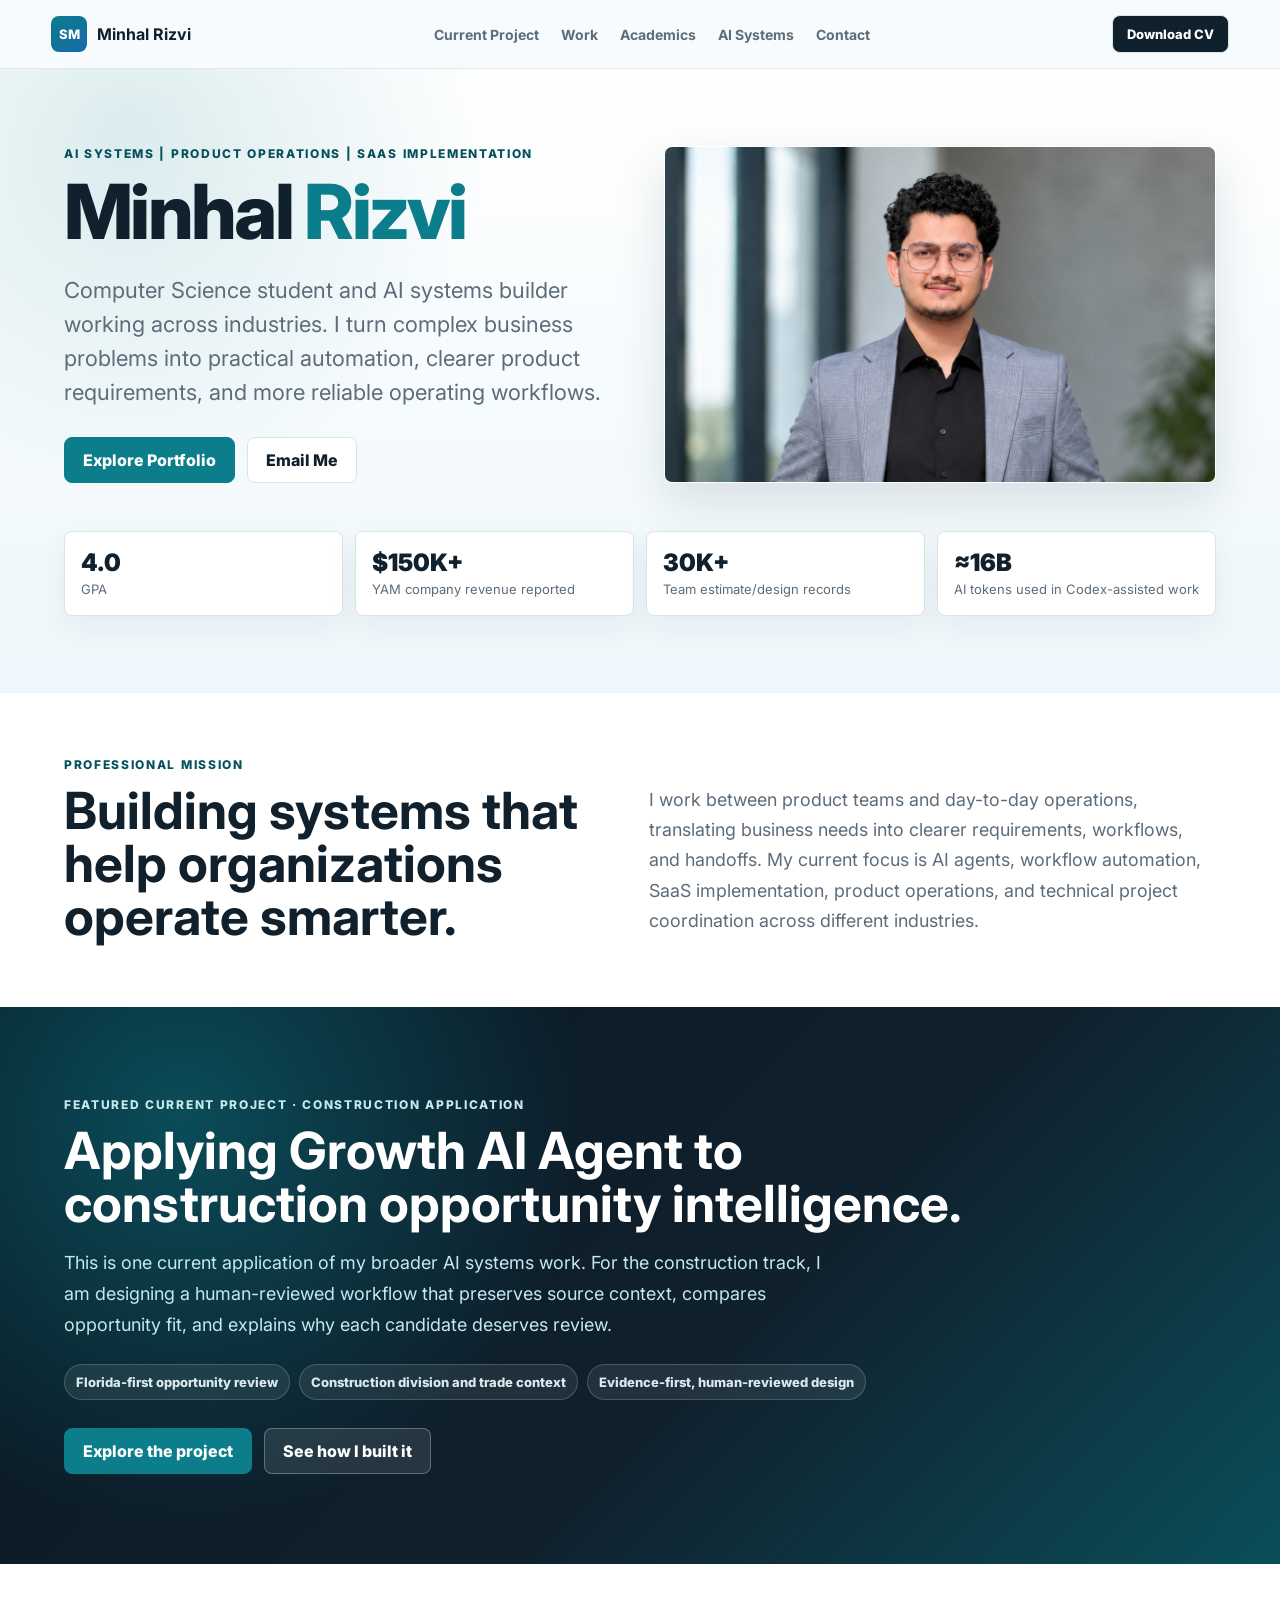
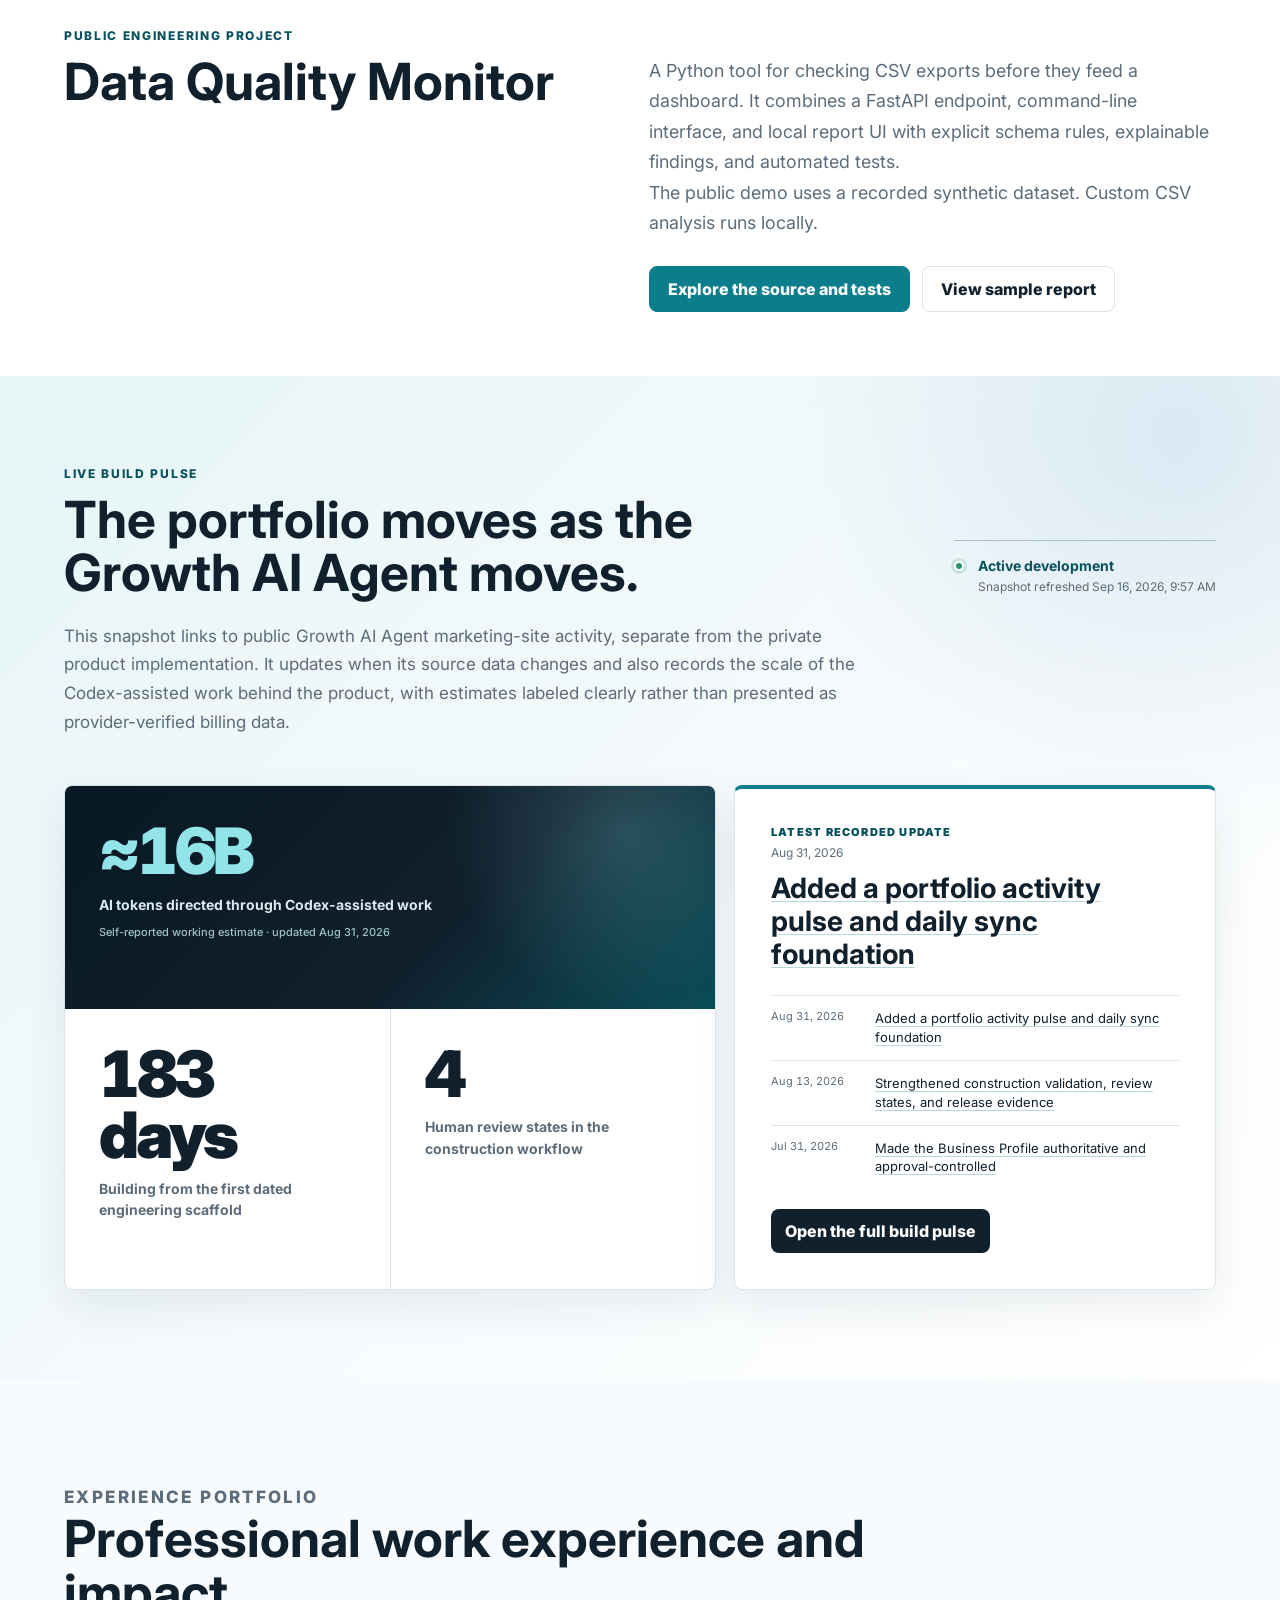
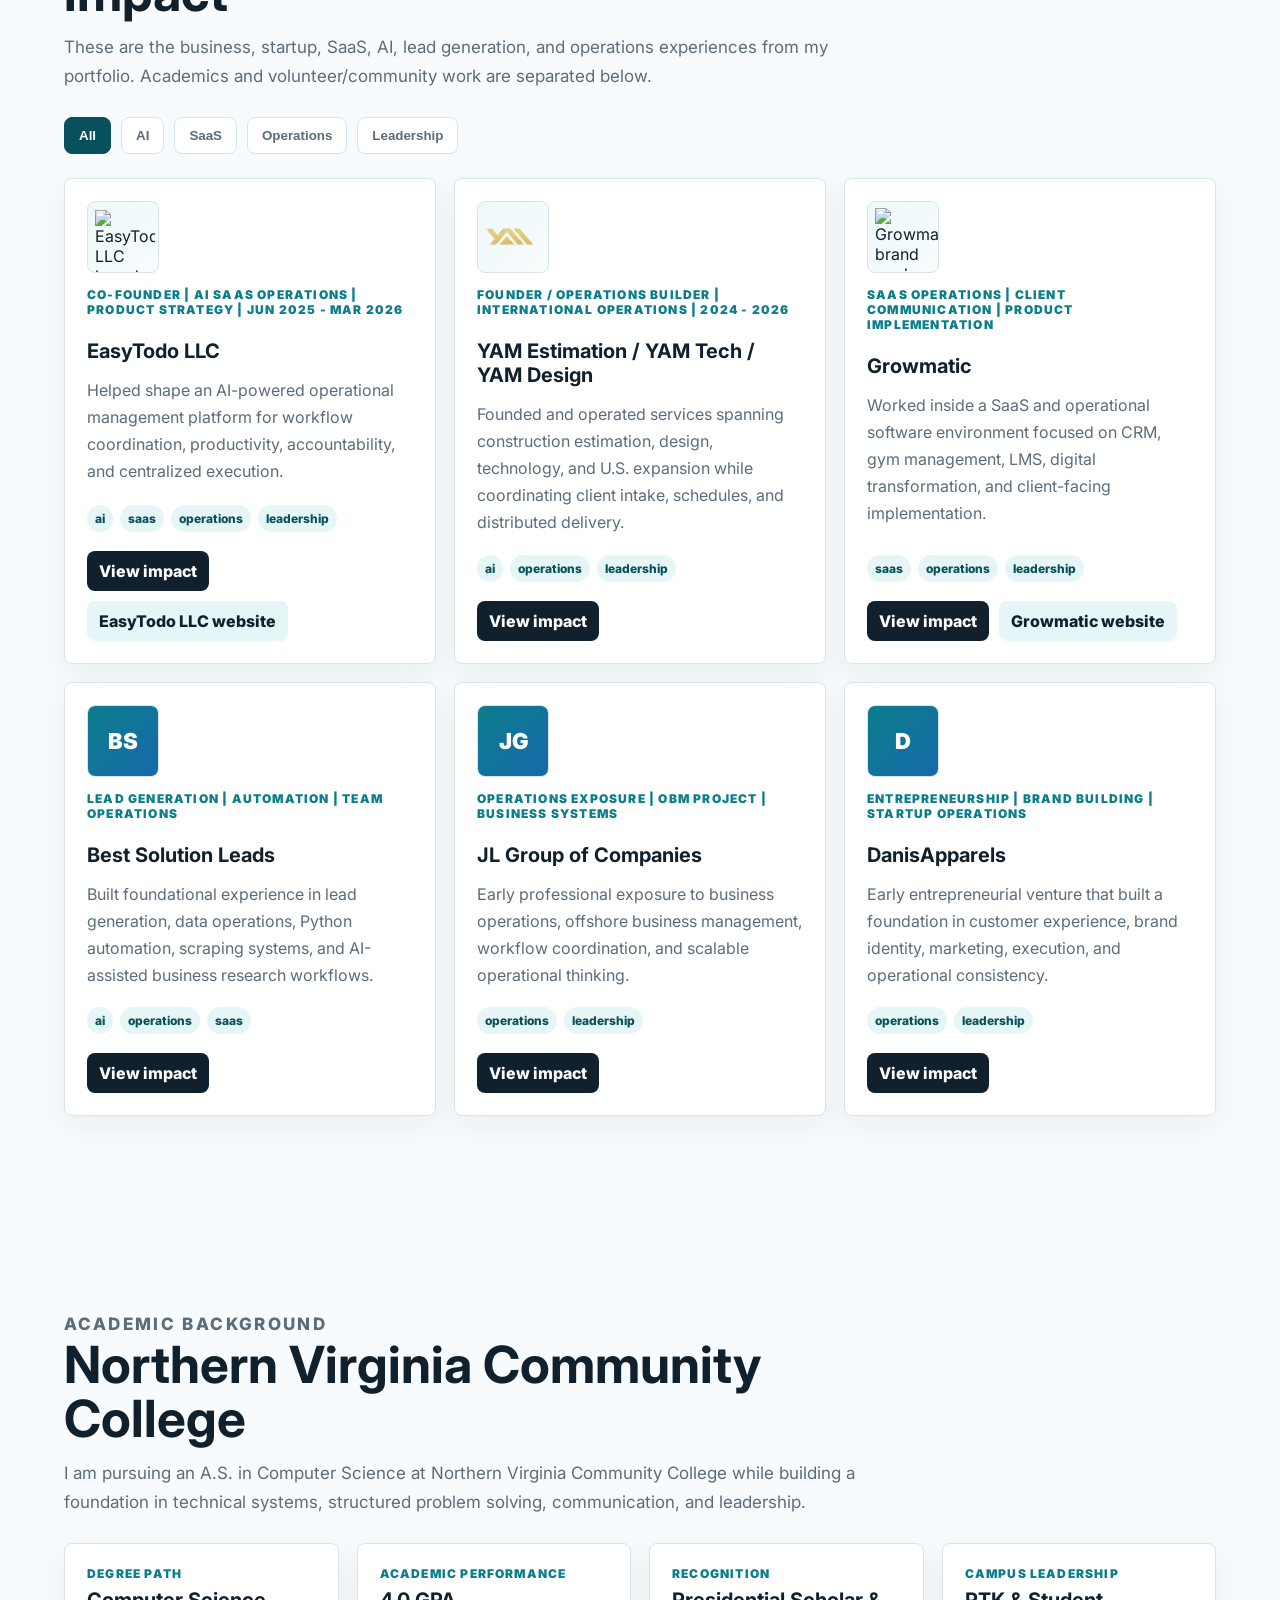
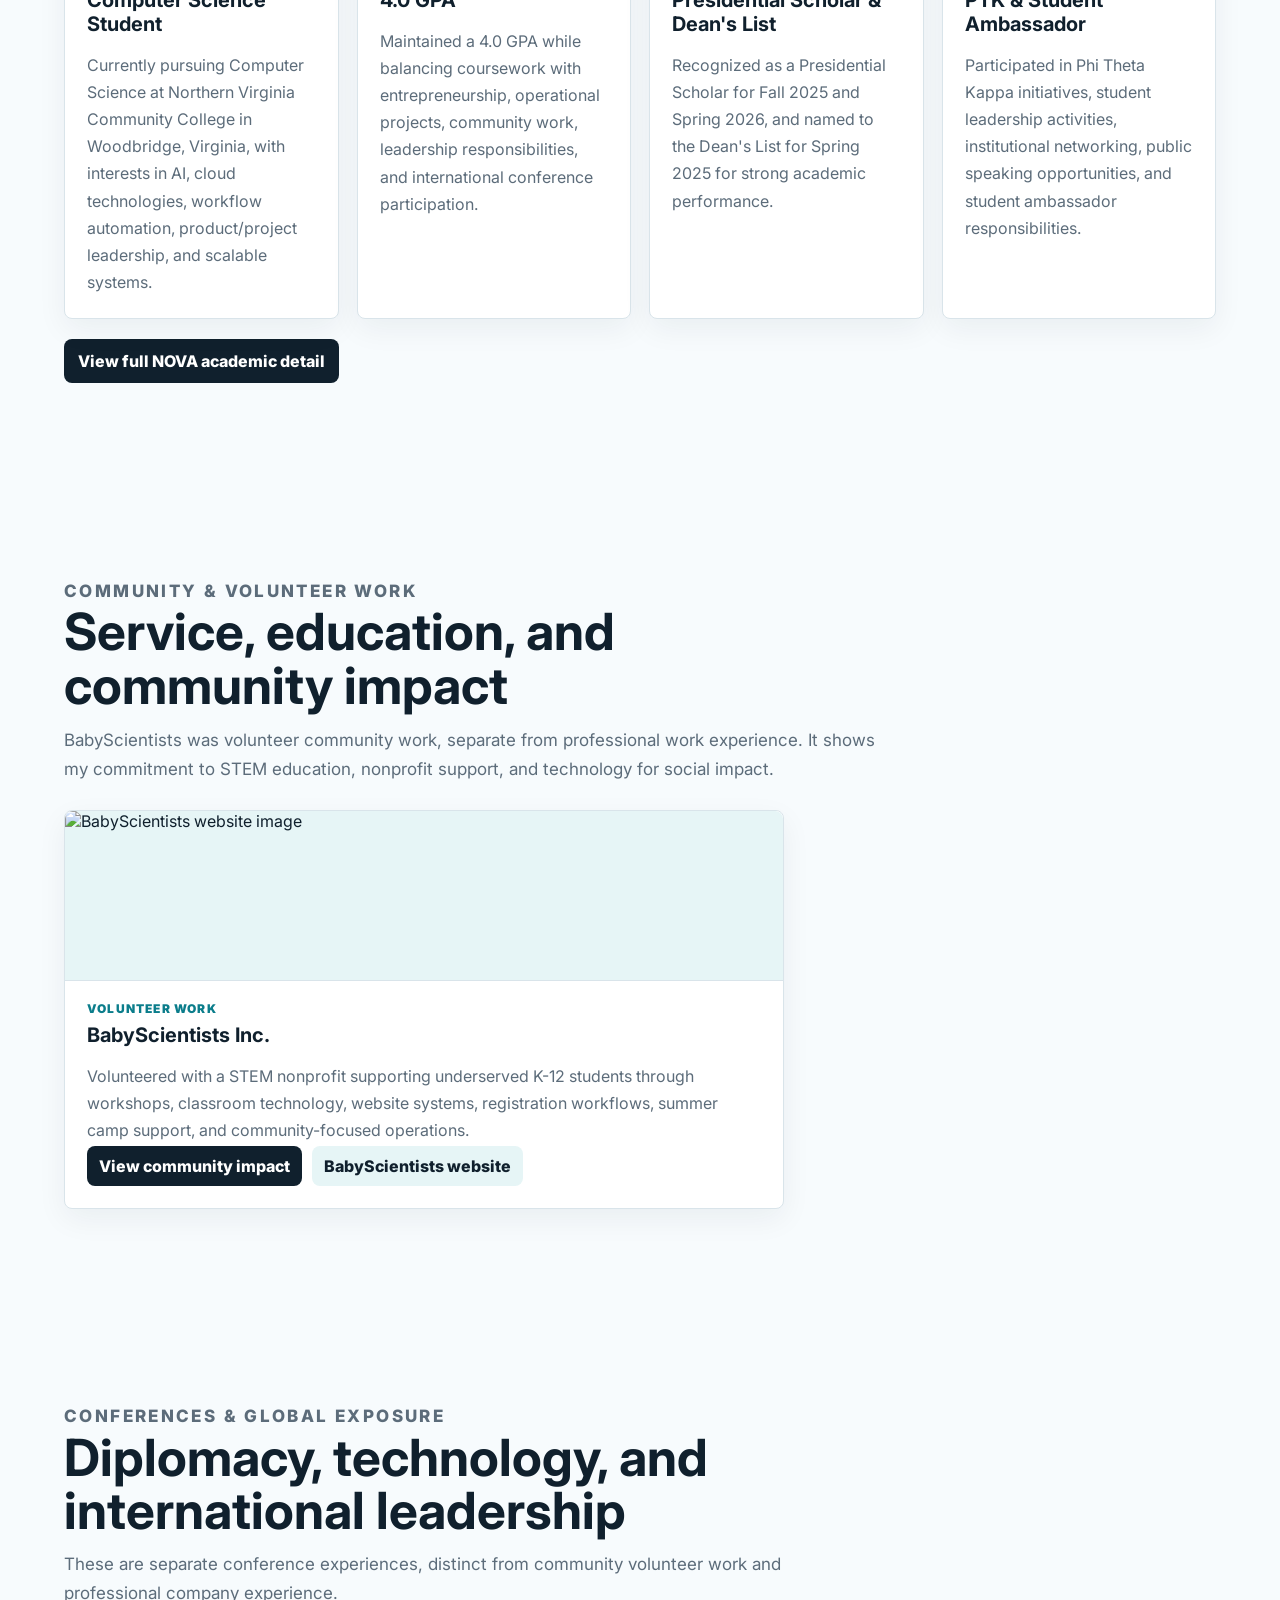
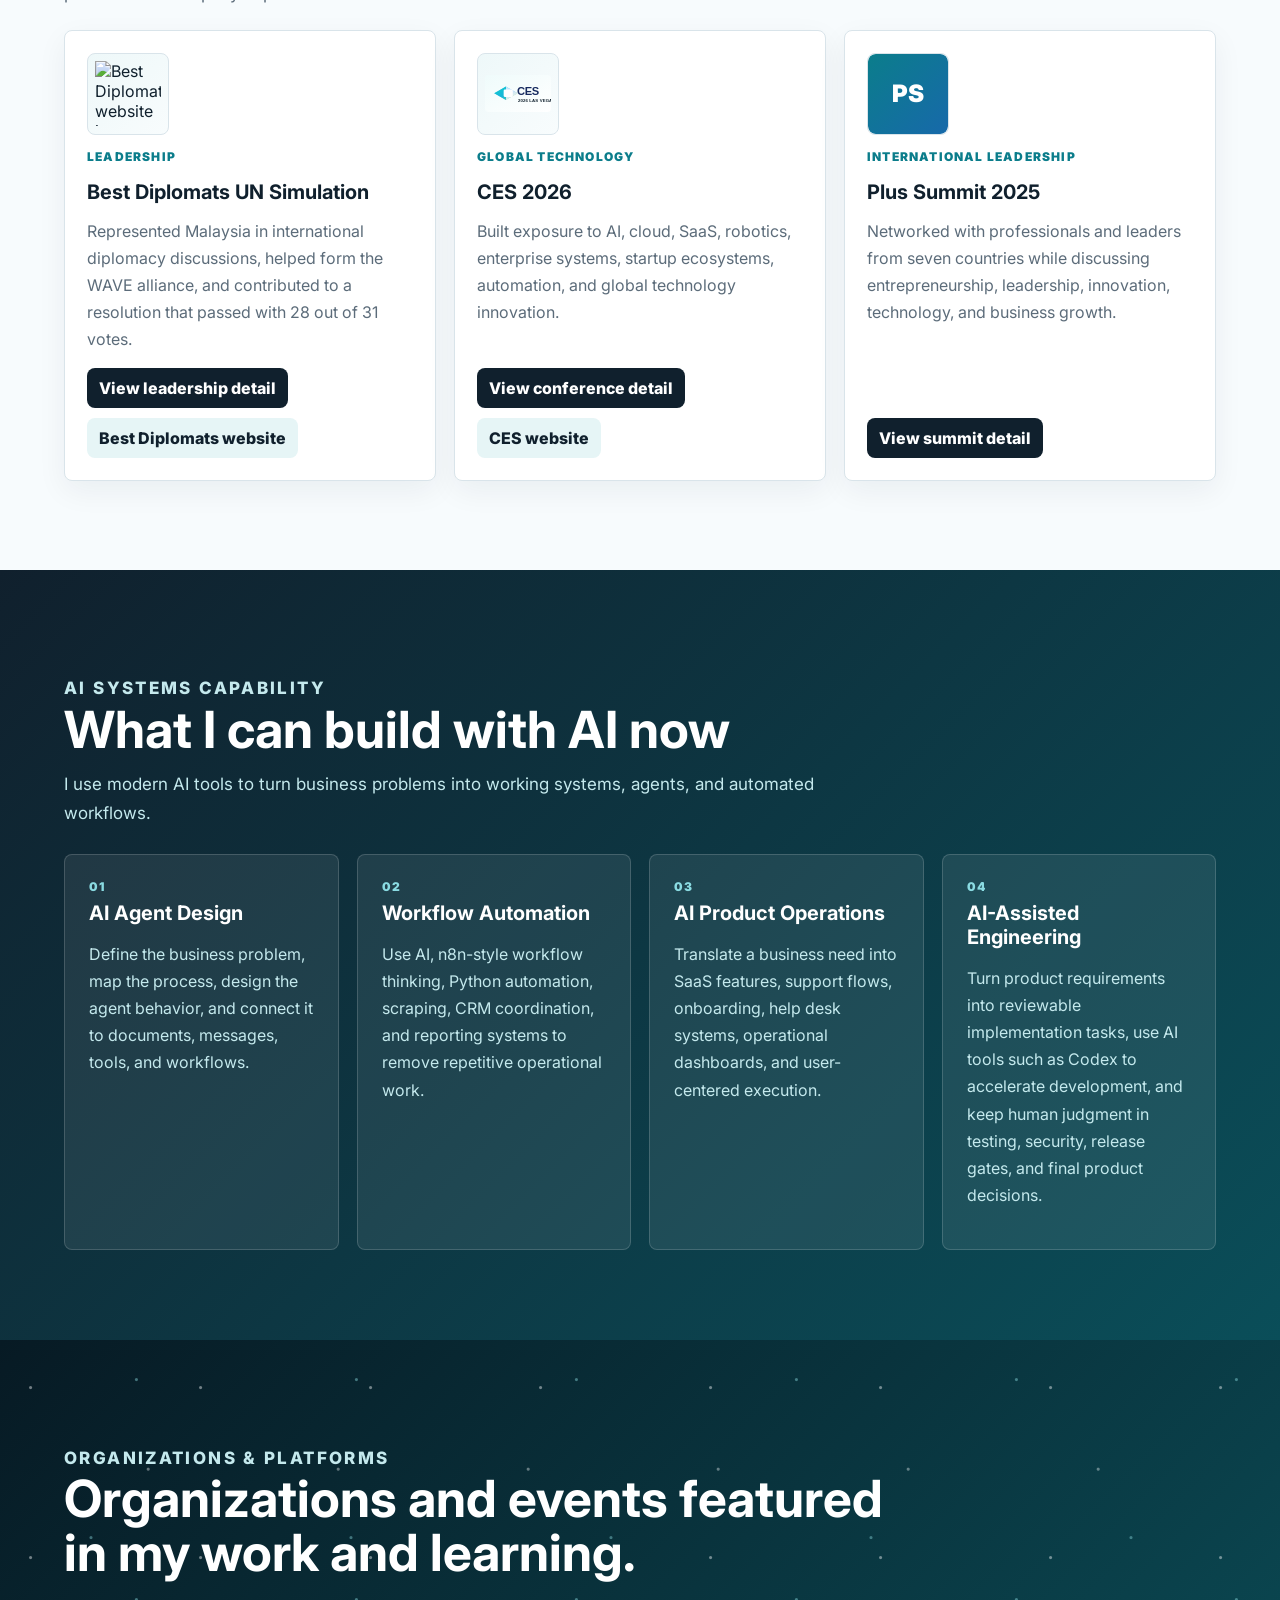
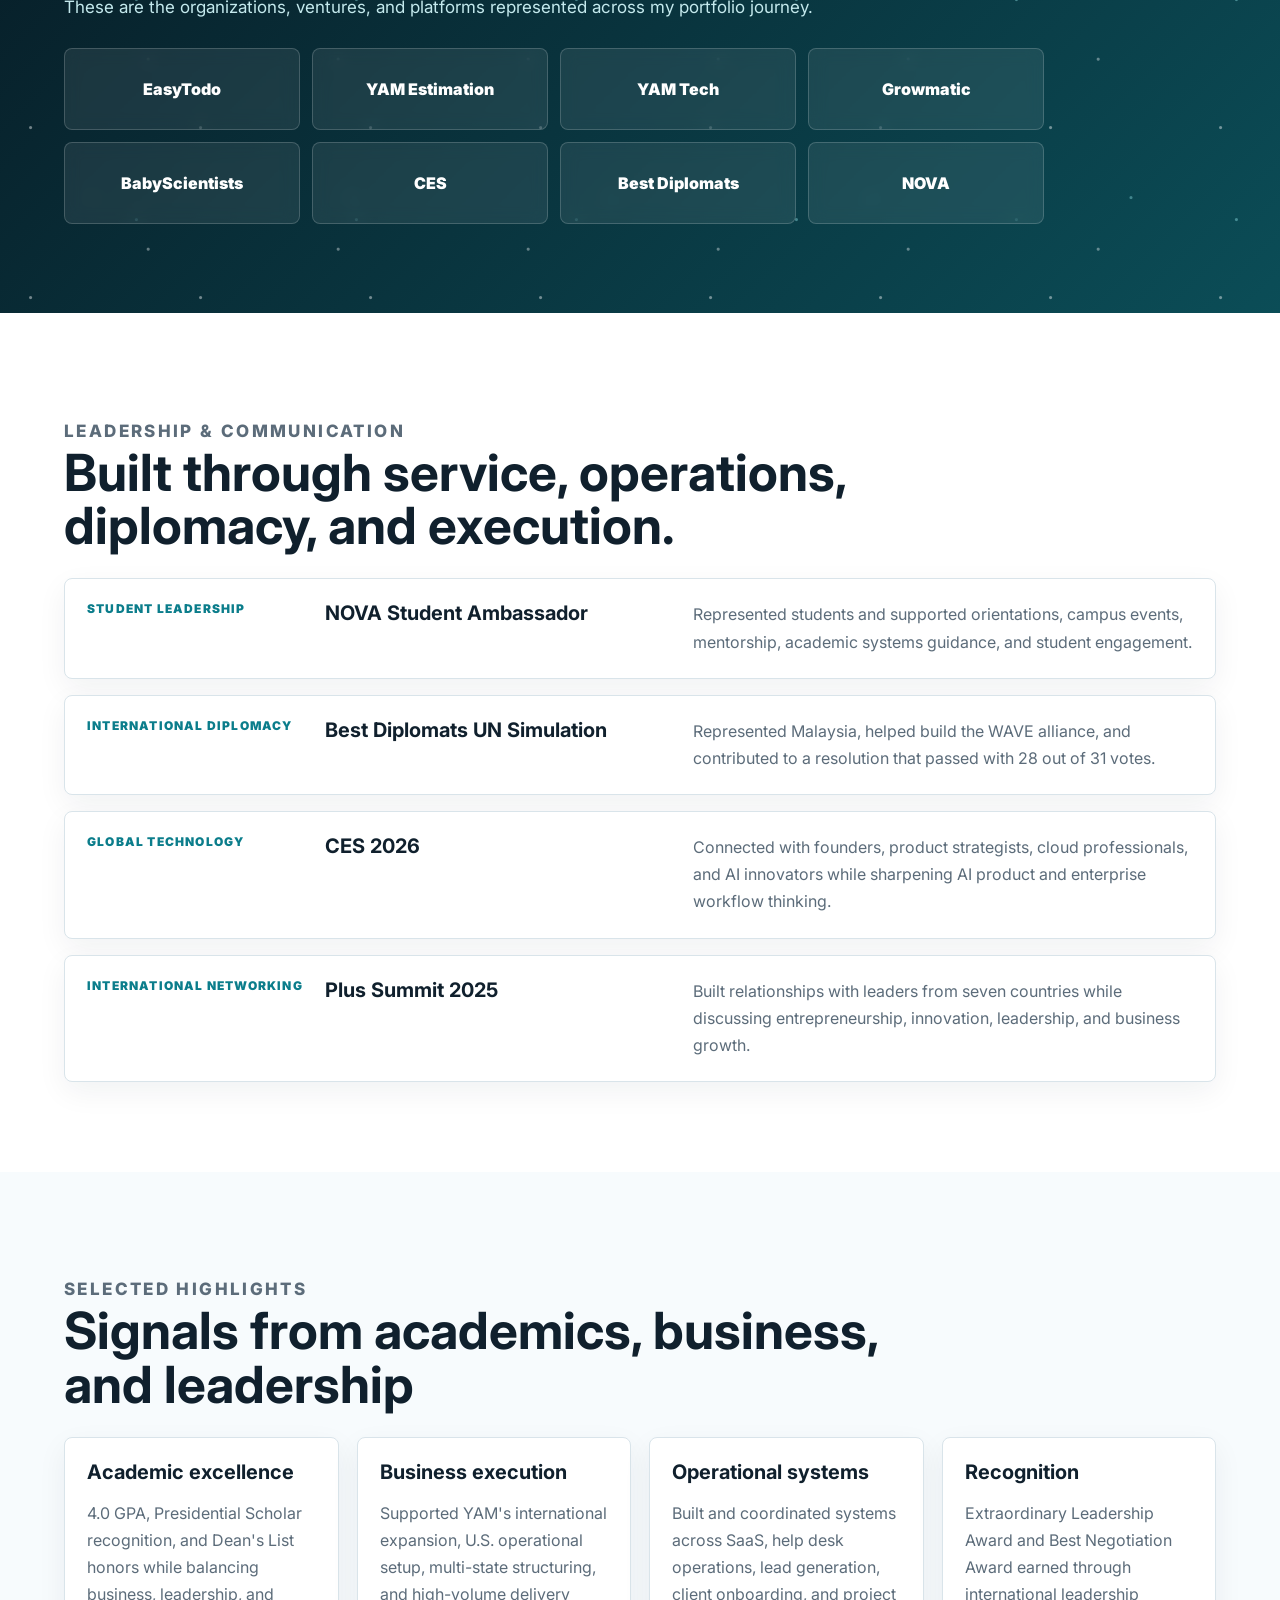
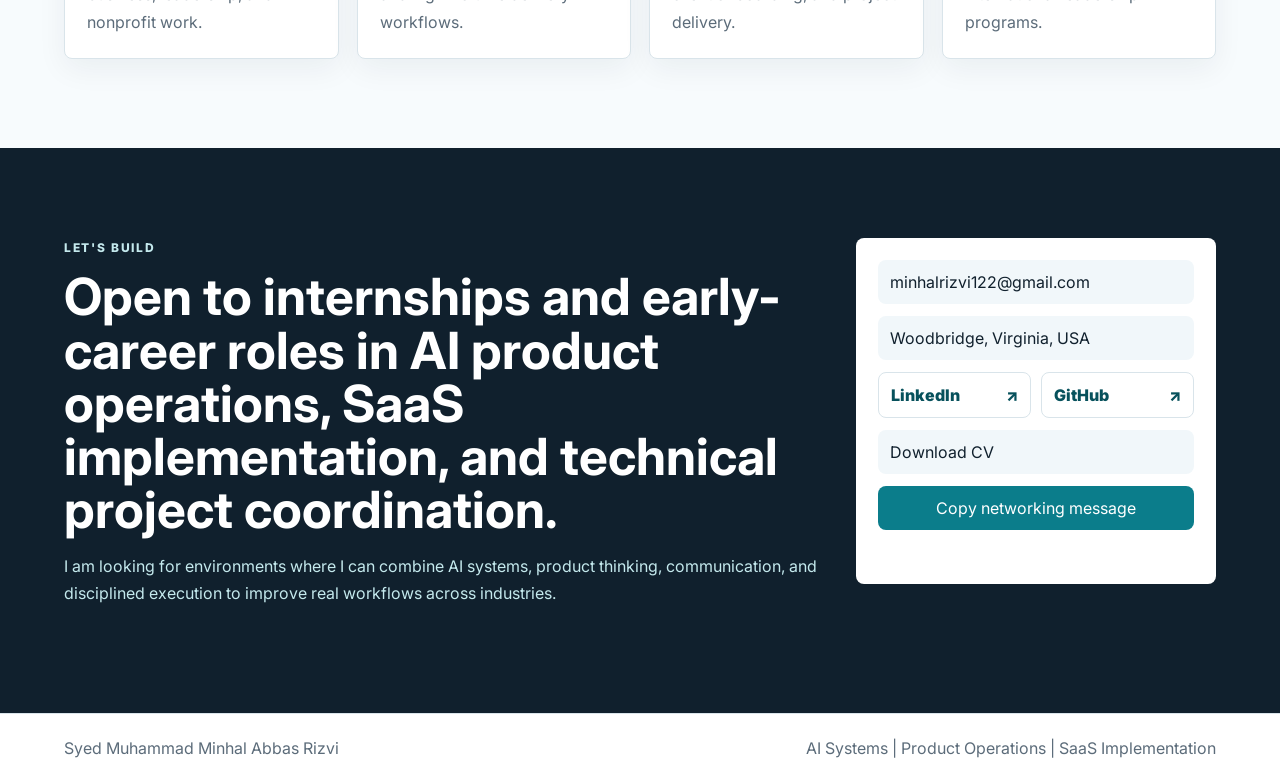
==== index.html @ 10b4e8d3 "Feature data quality tool and stop unchanged activity snapshot commits" ====
<!doctype html>
<html lang="en">
  <head>
    <meta charset="utf-8" />
    <meta name="viewport" content="width=device-width, initial-scale=1" />
    <meta
      name="description"
      content="Portfolio of Syed Muhammad Minhal Abbas Rizvi: practical AI systems, product operations, SaaS implementation, workflow automation, and technical execution across industries."
    />
    <meta name="theme-color" content="#10202d" />
    <meta property="og:type" content="website" />
    <meta property="og:title" content="Minhal Rizvi | AI Systems & Product Operations" />
    <meta
      property="og:description"
      content="Practical AI systems, workflow automation, SaaS implementation, and product operations across industries."
    />
    <meta property="og:url" content="https://minhal-coding.github.io/my-portfolio/" />
    <meta
      property="og:image"
      content="https://minhal-coding.github.io/my-portfolio/assets/minhal-rizvi-portrait.png"
    />
    <meta name="twitter:card" content="summary_large_image" />
    <link rel="canonical" href="https://minhal-coding.github.io/my-portfolio/" />
    <link rel="me" href="https://www.linkedin.com/in/minhal-rizvi122/" />
    <link rel="me" href="https://github.com/minhal-coding" />
    <link rel="icon" type="image/png" href="./assets/mr-logo-cropped.png" />
    <title>Minhal Rizvi | AI Systems & Product Operations</title>
    <link rel="preconnect" href="https://fonts.googleapis.com" />
    <link rel="preconnect" href="https://fonts.gstatic.com" crossorigin />
    <link
      href="https://fonts.googleapis.com/css2?family=Inter:wght@400;500;600;700;800&display=swap"
      rel="stylesheet"
    />
    <link rel="stylesheet" href="./styles.css" />
    <link rel="stylesheet" href="./growth-ai-agent.css" />
    <script type="application/ld+json">
      {
        "@context": "https://schema.org",
        "@type": "Person",
        "name": "Syed Muhammad Minhal Abbas Rizvi",
        "alternateName": "Minhal Rizvi",
        "url": "https://minhal-coding.github.io/my-portfolio/",
        "email": "mailto:minhalrizvi122@gmail.com",
        "sameAs": [
          "https://www.linkedin.com/in/minhal-rizvi122/",
          "https://github.com/minhal-coding"
        ],
        "knowsAbout": [
          "AI systems",
          "Product operations",
          "SaaS implementation",
          "Workflow automation"
        ]
      }
    </script>
  </head>
  <body>
    <a class="skip-link" href="#top">Skip to main content</a>
    <header class="site-header">
      <a class="brand" href="#top" aria-label="Go to home">
        <span>SM</span>
        <strong>Minhal Rizvi</strong>
      </a>
      <nav class="nav" aria-label="Main navigation">
        <a href="#project">Current Project</a>
        <a href="#work">Work</a>
        <a href="#academics">Academics</a>
        <a href="#ai">AI Systems</a>
        <a href="#contact">Contact</a>
      </nav>
      <a class="header-cta shiny-button" href="./assets/Syed-Minhal-Abbas-Rizvi-CV.pdf" download>Download CV</a>
    </header>

    <main id="top">
      <section class="hero">
        <div class="hero-copy">
          <p class="eyebrow">AI Systems | Product Operations | SaaS Implementation</p>
          <h1 class="hero-name">Minhal <span>Rizvi</span></h1>
          <p class="hero-text">
            Computer Science student and AI systems builder working across industries. I turn
            complex business problems into practical automation, clearer product requirements,
            and more reliable operating workflows.
          </p>
          <div class="hero-actions">
            <a class="primary shiny-button" href="#work">Explore Portfolio</a>
            <a class="secondary shiny-button" href="mailto:minhalrizvi122@gmail.com">Email Me</a>
          </div>
        </div>
        <div class="hero-media">
          <img class="hero-portrait" src="./assets/minhal-rizvi-portrait.png" alt="Portrait of Syed Muhammad Minhal Abbas Rizvi" width="1122" height="1402" fetchpriority="high" />
        </div>
        <dl class="quick-stats" aria-label="Portfolio highlights">
          <div>
            <dt data-counter-value="4" data-counter-format="decimal" data-counter-decimals="1" data-counter-label="4.0 GPA">4.0</dt>
            <dd>GPA</dd>
          </div>
          <div>
            <dt data-counter-value="150000" data-counter-format="compact" data-counter-prefix="$" data-counter-suffix="+" data-counter-label="More than 150 thousand dollars">$150K+</dt>
            <dd>YAM company revenue reported</dd>
          </div>
          <div>
            <dt data-counter-value="30000" data-counter-format="compact" data-counter-suffix="+" data-counter-label="More than 30 thousand records">30K+</dt>
            <dd>Team estimate/design records</dd>
          </div>
          <div>
            <dt data-counter-value="16000000000" data-counter-format="compact" data-counter-prefix="≈" data-counter-label="Approximately 16 billion AI tokens used">≈16B</dt>
            <dd>AI tokens used in Codex-assisted work</dd>
          </div>
        </dl>
      </section>

      <section class="section intro" id="about">
        <div>
          <p class="eyebrow">Professional Mission</p>
          <h2>Building systems that help organizations operate smarter.</h2>
        </div>
        <div class="intro-profile">
          <p>
            I work between product teams and day-to-day operations, translating business
            needs into clearer requirements, workflows, and handoffs. My current focus is
            AI agents, workflow automation, SaaS implementation, product operations, and
            technical project coordination across different industries.
          </p>
        </div>
      </section>

      <section class="section growth-feature" id="project">
        <div class="growth-feature-copy">
          <p class="eyebrow">Featured current project · Construction application</p>
          <h2>Applying Growth AI Agent to construction opportunity intelligence.</h2>
          <p>
            This is one current application of my broader AI systems work. For the construction
            track, I am designing a human-reviewed workflow that preserves source context,
            compares opportunity fit, and explains why each candidate deserves review.
          </p>
          <div class="growth-feature-points" aria-label="Growth AI Agent highlights">
            <span>Florida-first opportunity review</span>
            <span>Construction division and trade context</span>
            <span>Evidence-first, human-reviewed design</span>
          </div>
          <div class="hero-actions">
            <a class="primary shiny-button" href="./growth-ai-agent.html">Explore the project</a>
            <a class="secondary shiny-button" href="./growth-ai-agent.html#build-story">See how I built it</a>
          </div>
        </div>
      </section>

      <section class="section intro" id="engineering">
        <div>
          <p class="eyebrow">Public engineering project</p>
          <h2>Data Quality Monitor</h2>
        </div>
        <div class="intro-profile">
          <p>A Python tool for checking CSV exports before they feed a dashboard. It combines
            a FastAPI endpoint, command-line interface, and local report UI with explicit
            schema rules, explainable findings, and automated tests.</p>
          <p>The public demo uses a recorded synthetic dataset. Custom CSV analysis runs locally.</p>
          <div class="hero-actions">
            <a class="primary shiny-button" href="https://github.com/minhal-coding/data-quality-monitor">Explore the source and tests</a>
            <a class="secondary shiny-button" href="https://minhal-coding.github.io/data-quality-monitor/">View sample report</a>
          </div>
        </div>
      </section>

      <section class="section ai-activity" id="build-pulse" data-ai-activity>
        <div class="ai-activity-heading">
          <div>
            <p class="eyebrow">Live build pulse</p>
            <h2>The portfolio moves as the Growth AI Agent moves.</h2>
          </div>
          <div class="ai-activity-sync" aria-live="polite">
            <span class="ai-activity-dot" aria-hidden="true"></span>
            <div>
              <strong data-activity-status>Active development</strong>
              <time data-activity-generated datetime="2026-08-31T12:00:00-04:00">Snapshot refreshed Aug 31, 2026</time>
            </div>
          </div>
        </div>
        <p class="ai-activity-lede">
          This snapshot links to public Growth AI Agent marketing-site activity, separate from
          the private product implementation. It updates when its source data changes and also
          records the scale of the Codex-assisted work behind the product, with estimates labeled
          clearly rather than presented as provider-verified billing data.
        </p>
        <div class="ai-activity-layout">
          <dl class="ai-activity-metrics" aria-label="AI build metrics">
            <div class="ai-activity-metric ai-activity-metric-primary">
              <dt data-activity-metric="tokens" data-counter-value="16000000000" data-counter-format="compact" data-counter-prefix="≈" data-counter-label="Approximately 16 billion AI tokens">≈16B</dt>
              <dd>
                AI tokens directed through Codex-assisted work
                <small data-activity-token-note>Self-reported working estimate · updated Aug 31, 2026</small>
              </dd>
            </div>
            <div class="ai-activity-metric">
              <dt data-activity-metric="build-days" data-counter-value="87" data-counter-suffix=" days">87 days</dt>
              <dd>Building from the first dated engineering scaffold</dd>
            </div>
            <div class="ai-activity-metric">
              <dt data-activity-metric="review-states" data-counter-value="4">4</dt>
              <dd>Human review states in the construction workflow</dd>
            </div>
          </dl>
          <article class="ai-activity-feed">
            <p class="ai-activity-label">Latest recorded update</p>
            <time data-activity-latest-date datetime="2026-08-31T12:00:00-04:00">Aug 31, 2026</time>
            <h3>
              <a data-activity-latest-title href="./growth-ai-agent.html#live-pulse">Added a portfolio activity pulse and daily sync foundation</a>
            </h3>
            <ol data-activity-updates aria-label="Recent Growth AI Agent updates">
              <li><time datetime="2026-08-31">Aug 31, 2026</time><a href="./growth-ai-agent.html#live-pulse">Added a portfolio activity pulse and daily sync foundation</a></li>
              <li><time datetime="2026-08-13">Aug 13, 2026</time><a href="./growth-ai-agent.html#evidence">Strengthened construction validation, review states, and release evidence</a></li>
              <li><time datetime="2026-07-31">Jul 31, 2026</time><a href="./growth-ai-agent.html#build-story">Made the Business Profile authoritative and approval-controlled</a></li>
            </ol>
            <a class="section-link ai-activity-link" href="./growth-ai-agent.html#live-pulse">Open the full build pulse</a>
          </article>
        </div>
      </section>

      <section class="section" id="work">
        <div class="section-heading">
          <p class="eyebrow">Experience Portfolio</p>
          <h2>Professional work experience and impact</h2>
          <p>
            These are the business, startup, SaaS, AI, lead generation, and operations
            experiences from my portfolio. Academics and volunteer/community work are
            separated below.
          </p>
        </div>
        <div class="filters" role="group" aria-label="Filter case studies">
          <button type="button" class="filter active" data-filter="all" aria-pressed="true">All</button>
          <button type="button" class="filter" data-filter="ai" aria-pressed="false">AI</button>
          <button type="button" class="filter" data-filter="saas" aria-pressed="false">SaaS</button>
          <button type="button" class="filter" data-filter="operations" aria-pressed="false">Operations</button>
          <button type="button" class="filter" data-filter="leadership" aria-pressed="false">Leadership</button>
        </div>
        <p class="sr-only" id="caseCount" role="status" aria-live="polite"></p>
        <div class="case-grid" id="caseGrid"></div>
      </section>

      <section class="section academics" id="academics">
        <div class="section-heading">
          <p class="eyebrow">Academic Background</p>
          <h2>Northern Virginia Community College</h2>
          <p>
            I am pursuing an A.S. in Computer Science at Northern Virginia Community
            College while building a foundation in technical systems, structured problem
            solving, communication, and leadership.
          </p>
        </div>
        <div class="academic-grid">
          <article>
            <span>Degree path</span>
            <h3>Computer Science Student</h3>
            <p>
              Currently pursuing Computer Science at Northern Virginia Community College
              in Woodbridge, Virginia, with interests in AI, cloud technologies,
              workflow automation, product/project leadership, and scalable systems.
            </p>
          </article>
          <article>
            <span>Academic performance</span>
            <h3>4.0 GPA</h3>
            <p>
              Maintained a 4.0 GPA while balancing coursework with entrepreneurship,
              operational projects, community work, leadership responsibilities, and
              international conference participation.
            </p>
          </article>
          <article>
            <span>Recognition</span>
            <h3>Presidential Scholar & Dean's List</h3>
            <p>
              Recognized as a Presidential Scholar for Fall 2025 and Spring 2026, and
              named to the Dean's List for Spring 2025 for strong academic performance.
            </p>
          </article>
          <article>
            <span>Campus leadership</span>
            <h3>PTK & Student Ambassador</h3>
            <p>
              Participated in Phi Theta Kappa initiatives, student leadership activities,
              institutional networking, public speaking opportunities, and student
              ambassador responsibilities.
            </p>
          </article>
        </div>
        <a class="section-link" href="./experience.html?id=nova">View full NOVA academic detail</a>
      </section>

      <section class="section community" id="community">
        <div class="section-heading">
          <p class="eyebrow">Community & Volunteer Work</p>
          <h2>Service, education, and community impact</h2>
          <p>
            BabyScientists was volunteer community work, separate from professional work
            experience. It shows my commitment to STEM education, nonprofit support, and
            technology for social impact.
          </p>
        </div>
        <div class="community-grid">
          <article>
            <div class="case-visual">
              <img class="case-image" src="https://images.squarespace-cdn.com/content/v1/62f11d4a83236006aa4e87ef/7bdddfdf-5d4d-431e-a6df-5d083d23754d/Homa+color+DNA+%F0%9F%A7%AC.jfif" alt="BabyScientists website image" loading="lazy" />
            </div>
            <span>Volunteer work</span>
            <h3>BabyScientists Inc.</h3>
            <p>
              Volunteered with a STEM nonprofit supporting underserved K-12 students
              through workshops, classroom technology, website systems, registration
              workflows, summer camp support, and community-focused operations.
            </p>
            <div class="case-actions">
              <a class="case-link" href="./experience.html?id=babyscientists">View community impact</a>
              <a class="case-link secondary-link" href="https://www.babyscientist.org/" target="_blank" rel="noopener">BabyScientists website <span class="sr-only">(opens in a new tab)</span></a>
            </div>
          </article>
        </div>
      </section>

      <section class="section conferences" id="conferences">
        <div class="section-heading">
          <p class="eyebrow">Conferences & Global Exposure</p>
          <h2>Diplomacy, technology, and international leadership</h2>
          <p>
            These are separate conference experiences, distinct from community volunteer
            work and professional company experience.
          </p>
        </div>
        <div class="conference-grid">
          <article>
            <div class="case-visual">
              <img class="case-image" src="https://bestdiplomats.org/wp-content/uploads/2022/09/cropped-306603525_187834400379888_2096718961175502641_n-768x768-1.jpg" alt="Best Diplomats website image" loading="lazy" />
            </div>
            <span>Leadership</span>
            <h3>Best Diplomats UN Simulation</h3>
            <p>
              Represented Malaysia in international diplomacy discussions, helped form
              the WAVE alliance, and contributed to a resolution that passed with 28 out
              of 31 votes.
            </p>
            <div class="case-actions">
              <a class="case-link" href="./experience.html?id=best-diplomats">View leadership detail</a>
              <a class="case-link secondary-link" href="https://bestdiplomats.org/" target="_blank" rel="noopener">Best Diplomats website <span class="sr-only">(opens in a new tab)</span></a>
            </div>
          </article>
          <article>
            <div class="case-visual">
              <img class="case-image" src="./assets/ces-2026-logo.svg" alt="CES 2026 Las Vegas logo" loading="lazy" />
            </div>
            <span>Global technology</span>
            <h3>CES 2026</h3>
            <p>
              Built exposure to AI, cloud, SaaS, robotics, enterprise systems,
              startup ecosystems, automation, and global technology innovation.
            </p>
            <div class="case-actions">
              <a class="case-link" href="./experience.html?id=ces-2026">View conference detail</a>
              <a class="case-link secondary-link" href="https://www.ces.tech/" target="_blank" rel="noopener">CES website <span class="sr-only">(opens in a new tab)</span></a>
            </div>
          </article>
          <article>
            <div class="case-visual">
              <span>PS</span>
            </div>
            <span>International leadership</span>
            <h3>Plus Summit 2025</h3>
            <p>
              Networked with professionals and leaders from seven countries while
              discussing entrepreneurship, leadership, innovation, technology, and
              business growth.
            </p>
            <div class="case-actions">
              <a class="case-link" href="./experience.html?id=plus-summit-2025">View summit detail</a>
            </div>
          </article>
        </div>
      </section>

      <section class="section ai-section" id="ai">
        <div class="section-heading">
          <p class="eyebrow">AI Systems Capability</p>
          <h2>What I can build with AI now</h2>
          <p>
            I use modern AI tools to turn business problems into working systems, agents,
            and automated workflows.
          </p>
        </div>
        <div class="capability-grid">
          <article>
            <span>01</span>
            <h3>AI Agent Design</h3>
            <p>
              Define the business problem, map the process, design the agent behavior,
              and connect it to documents, messages, tools, and workflows.
            </p>
          </article>
          <article>
            <span>02</span>
            <h3>Workflow Automation</h3>
            <p>
              Use AI, n8n-style workflow thinking, Python automation, scraping, CRM
              coordination, and reporting systems to remove repetitive operational work.
            </p>
          </article>
          <article>
            <span>03</span>
            <h3>AI Product Operations</h3>
            <p>
              Translate a business need into SaaS features, support flows, onboarding,
              help desk systems, operational dashboards, and user-centered execution.
            </p>
          </article>
          <article>
            <span>04</span>
            <h3>AI-Assisted Engineering</h3>
            <p>
              Turn product requirements into reviewable implementation tasks, use AI tools
              such as Codex to accelerate development, and keep human judgment in testing,
              security, release gates, and final product decisions.
            </p>
          </article>
        </div>
      </section>

      <section class="section organizations" id="organizations">
        <div class="sparkle-field" aria-hidden="true"></div>
        <div class="section-heading">
          <p class="eyebrow">Organizations & Platforms</p>
          <h2>Organizations and events featured in my work and learning.</h2>
          <p>
            These are the organizations, ventures, and platforms represented across my
            portfolio journey.
          </p>
        </div>
        <div class="client-grid" aria-label="Organizations represented in the portfolio">
          <a href="https://easytodo.com/" target="_blank" rel="noopener">EasyTodo</a>
          <span>YAM Estimation</span>
          <span>YAM Tech</span>
          <a href="https://thegrowmatic.com/" target="_blank" rel="noopener">Growmatic</a>
          <a href="https://www.babyscientist.org/" target="_blank" rel="noopener">BabyScientists</a>
          <a href="https://www.ces.tech/" target="_blank" rel="noopener">CES</a>
          <a href="https://bestdiplomats.org/" target="_blank" rel="noopener">Best Diplomats</a>
          <span>NOVA</span>
        </div>
      </section>

      <section class="section leadership" id="leadership">
        <div class="section-heading">
          <p class="eyebrow">Leadership & Communication</p>
          <h2>Built through service, operations, diplomacy, and execution.</h2>
        </div>
        <div class="timeline">
          <article>
            <span>Student leadership</span>
            <h3>NOVA Student Ambassador</h3>
            <p>
              Represented students and supported orientations, campus events, mentorship,
              academic systems guidance, and student engagement.
            </p>
          </article>
          <article>
            <span>International diplomacy</span>
            <h3>Best Diplomats UN Simulation</h3>
            <p>
              Represented Malaysia, helped build the WAVE alliance, and contributed to a
              resolution that passed with 28 out of 31 votes.
            </p>
          </article>
          <article>
            <span>Global technology</span>
            <h3>CES 2026</h3>
            <p>
              Connected with founders, product strategists, cloud professionals, and AI
              innovators while sharpening AI product and enterprise workflow thinking.
            </p>
          </article>
          <article>
            <span>International networking</span>
            <h3>Plus Summit 2025</h3>
            <p>
              Built relationships with leaders from seven countries while discussing
              entrepreneurship, innovation, leadership, and business growth.
            </p>
          </article>
        </div>
      </section>

      <section class="section proof" id="proof">
        <div class="section-heading">
          <p class="eyebrow">Selected Highlights</p>
          <h2>Signals from academics, business, and leadership</h2>
        </div>
        <div class="proof-grid">
          <article>
            <h3>Academic excellence</h3>
            <p>4.0 GPA, Presidential Scholar recognition, and Dean's List honors while balancing business, leadership, and nonprofit work.</p>
          </article>
          <article>
            <h3>Business execution</h3>
            <p>Supported YAM's international expansion, U.S. operational setup, multi-state structuring, and high-volume delivery workflows.</p>
          </article>
          <article>
            <h3>Operational systems</h3>
            <p>Built and coordinated systems across SaaS, help desk operations, lead generation, client onboarding, and project delivery.</p>
          </article>
          <article>
            <h3>Recognition</h3>
            <p>Extraordinary Leadership Award and Best Negotiation Award earned through international leadership programs.</p>
          </article>
        </div>
      </section>

      <section class="section contact" id="contact">
        <div>
          <p class="eyebrow">Let's Build</p>
          <h2>Open to internships and early-career roles in AI product operations, SaaS implementation, and technical project coordination.</h2>
          <p>
            I am looking for environments where I can combine AI systems, product thinking,
            communication, and disciplined execution to improve real workflows across industries.
          </p>
        </div>
        <div class="contact-panel">
          <a href="mailto:minhalrizvi122@gmail.com">minhalrizvi122@gmail.com</a>
          <span>Woodbridge, Virginia, USA</span>
          <div class="contact-socials" aria-label="Professional profiles">
            <a
              class="contact-social-link"
              href="https://www.linkedin.com/in/minhal-rizvi122/"
              target="_blank"
              rel="me noopener"
            >LinkedIn <span aria-hidden="true">↗</span><span class="sr-only"> (opens in a new tab)</span></a>
            <a
              class="contact-social-link"
              href="https://github.com/minhal-coding"
              target="_blank"
              rel="me noopener"
            >GitHub <span aria-hidden="true">↗</span><span class="sr-only"> (opens in a new tab)</span></a>
          </div>
          <a class="shiny-button" href="./assets/Syed-Minhal-Abbas-Rizvi-CV.pdf" download>Download CV</a>
          <button type="button" class="shiny-button" id="copyMessage">Copy networking message</button>
          <p id="copyStatus" role="status" aria-live="polite"></p>
        </div>
      </section>
    </main>

    <footer>
      <p>Syed Muhammad Minhal Abbas Rizvi</p>
      <p>AI Systems | Product Operations | SaaS Implementation</p>
    </footer>

    <script src="./experiences.js"></script>
    <script src="./app.js"></script>
    <script src="./activity.js"></script>
  </body>
</html>
---- styles.css ----
:root {
  color-scheme: light;
  --ink: #10202d;
  --muted: #5c6c7a;
  --line: #d9e4ea;
  --paper: #f7fbfd;
  --card: #ffffff;
  --teal: #0b7d8b;
  --teal-dark: #07515c;
  --blue: #1769aa;
  --green: #2f8f6b;
  --shadow: 0 18px 50px rgba(16, 32, 45, 0.12);
  --shine: linear-gradient(115deg, transparent 0%, rgba(255, 255, 255, 0.55) 46%, transparent 58%);
}

* {
  box-sizing: border-box;
}

html {
  scroll-behavior: smooth;
  scroll-padding-top: 84px;
}

body {
  margin: 0;
  font-family: Inter, system-ui, -apple-system, BlinkMacSystemFont, "Segoe UI", sans-serif;
  color: var(--ink);
  background: var(--paper);
}

[id] {
  scroll-margin-top: 84px;
}

.skip-link {
  position: fixed;
  top: 10px;
  left: 10px;
  z-index: 100;
  padding: 11px 14px;
  color: white;
  background: var(--ink);
  border-radius: 8px;
  font-weight: 800;
  text-decoration: none;
  transform: translateY(-160%);
}

.skip-link:focus {
  transform: translateY(0);
}

.sr-only {
  position: absolute;
  width: 1px;
  height: 1px;
  padding: 0;
  overflow: hidden;
  clip: rect(0, 0, 0, 0);
  white-space: nowrap;
  border: 0;
}

:where(a, button):focus-visible {
  outline: 3px solid #d99b16;
  outline-offset: 3px;
}

a {
  color: inherit;
}

button,
a {
  -webkit-tap-highlight-color: transparent;
}

.site-header {
  position: sticky;
  top: 0;
  z-index: 20;
  display: flex;
  align-items: center;
  justify-content: space-between;
  gap: 18px;
  min-height: 68px;
  padding: 14px max(clamp(18px, 4vw, 54px), calc((100vw - 1440px) / 2));
  background: rgba(247, 251, 253, 0.9);
  border-bottom: 1px solid rgba(217, 228, 234, 0.8);
  backdrop-filter: blur(14px);
}

.brand {
  display: inline-flex;
  align-items: center;
  gap: 10px;
  min-width: 0;
  text-decoration: none;
  white-space: nowrap;
}

.brand span {
  display: grid;
  width: 36px;
  height: 36px;
  place-items: center;
  color: white;
  font-size: 13px;
  font-weight: 800;
  background: linear-gradient(135deg, var(--teal), var(--blue));
  border-radius: 8px;
}

.brand strong {
  display: block;
  overflow: hidden;
  text-overflow: ellipsis;
}

.nav {
  display: flex;
  align-items: center;
  gap: 18px;
  color: var(--muted);
  font-size: 14px;
  font-weight: 700;
}

.nav a {
  display: inline-flex;
  align-items: center;
  min-height: 40px;
  padding: 6px 2px;
  white-space: nowrap;
}

.nav a[aria-current="page"] {
  color: var(--teal-dark);
  text-decoration: underline;
  text-decoration-thickness: 2px;
  text-underline-offset: 5px;
}

.nav a,
.header-cta,
.hero-actions a,
.contact-panel a {
  text-decoration: none;
}

.header-cta,
.primary,
.secondary,
.filter,
.contact-panel button {
  border: 1px solid var(--line);
  border-radius: 8px;
  font-weight: 800;
  cursor: pointer;
}

.header-cta {
  padding: 10px 14px;
  color: white;
  background: var(--ink);
  font-size: 13px;
}

.shiny-button {
  position: relative;
  isolation: isolate;
  overflow: hidden;
}

.shiny-button::after {
  content: "";
  position: absolute;
  inset: 0;
  z-index: -1;
  background: var(--shine);
  transform: translateX(-140%);
  animation: shine-sweep 4.2s ease-in-out infinite;
}

@keyframes shine-sweep {
  0%,
  55% {
    transform: translateX(-140%);
  }
  75%,
  100% {
    transform: translateX(140%);
  }
}

.hero {
  display: grid;
  grid-template-columns: repeat(2, minmax(0, 1fr));
  gap: clamp(24px, 4vw, 48px);
  align-items: stretch;
  min-height: auto;
  padding: clamp(34px, 6vw, 78px) max(clamp(18px, 5vw, 70px), calc((100vw - 1440px) / 2));
  background:
    radial-gradient(circle at 10% 10%, rgba(11, 125, 139, 0.14), transparent 28%),
    linear-gradient(180deg, #ffffff, #eef7fb);
}

.hero-copy {
  display: flex;
  flex-direction: column;
  justify-content: center;
}

.eyebrow {
  margin: 0 0 12px;
  color: var(--teal-dark);
  font-size: 12px;
  font-weight: 800;
  letter-spacing: 0.14em;
  text-transform: uppercase;
}

h1,
h2,
h3 {
  overflow-wrap: break-word;
}

p {
  overflow-wrap: anywhere;
}

h1 {
  max-width: 920px;
  margin: 0;
  font-size: clamp(42px, 7vw, 86px);
  line-height: 0.96;
  letter-spacing: 0;
}

.hero-name {
  max-width: 720px;
  color: var(--ink);
  font-size: clamp(46px, 6vw, 76px);
  font-weight: 800;
  letter-spacing: -0.035em;
  line-height: 1;
}

.hero-name span {
  color: var(--teal);
}

h2 {
  margin: 0;
  font-size: clamp(30px, 4vw, 52px);
  line-height: 1.04;
  letter-spacing: 0;
}

h3 {
  margin: 0;
  font-size: 20px;
  letter-spacing: 0;
}

.hero-text {
  max-width: 720px;
  margin: 24px 0 0;
  color: var(--muted);
  font-size: clamp(17px, 2vw, 22px);
  line-height: 1.55;
}

.hero-actions {
  display: flex;
  flex-wrap: wrap;
  gap: 12px;
  margin-top: 28px;
}

.primary,
.secondary {
  display: inline-flex;
  align-items: center;
  justify-content: center;
  min-height: 46px;
  padding: 12px 18px;
}

.primary {
  color: white;
  background: var(--teal);
  border-color: var(--teal);
}

.secondary {
  color: var(--ink);
  background: white;
}

.quick-stats {
  display: grid;
  grid-column: 1 / -1;
  grid-template-columns: repeat(4, minmax(0, 1fr));
  gap: 12px;
  margin: 0;
}

.quick-stats div,
.proof-grid article,
.academic-grid article,
.community-grid article,
.conference-grid article,
.capability-grid article,
.timeline article,
.case-card {
  position: relative;
  background: var(--card);
  border: 1px solid var(--line);
  border-radius: 8px;
  box-shadow: 0 10px 30px rgba(16, 32, 45, 0.06);
}

.glow-card {
  --mx: 50%;
  --my: 50%;
  isolation: isolate;
}

.glow-card::before {
  content: "";
  position: absolute;
  inset: -1px;
  z-index: -1;
  border-radius: inherit;
  background:
    radial-gradient(260px circle at var(--mx) var(--my), rgba(11, 125, 139, 0.55), transparent 52%),
    linear-gradient(135deg, rgba(11, 125, 139, 0.35), rgba(23, 105, 170, 0.2), rgba(47, 143, 107, 0.25));
  opacity: 0;
  transition: opacity 180ms ease;
}

.glow-card:hover::before {
  opacity: 1;
}

.quick-stats div {
  padding: 16px;
}

.quick-stats dt {
  font-size: 24px;
  font-weight: 900;
}

.quick-stats dd {
  margin: 4px 0 0;
  color: var(--muted);
  font-size: 13px;
  line-height: 1.35;
}

.ai-activity {
  color: var(--ink);
  background:
    radial-gradient(circle at 92% 6%, rgba(23, 105, 170, 0.12), transparent 26%),
    linear-gradient(135deg, #e6f5f6, #f7fbfd 58%, #ffffff);
}

.ai-activity-heading {
  display: grid;
  grid-template-columns: minmax(0, 1fr) auto;
  gap: clamp(26px, 6vw, 78px);
  align-items: end;
}

.ai-activity-heading h2 {
  max-width: 850px;
}

.ai-activity-sync {
  display: grid;
  grid-template-columns: 12px minmax(0, 1fr);
  gap: 12px;
  align-items: start;
  min-width: 250px;
  padding: 16px 0 4px;
  border-top: 1px solid rgba(7, 81, 92, 0.3);
}

.ai-activity-dot {
  width: 10px;
  height: 10px;
  margin-top: 4px;
  background: #2f8f6b;
  border: 2px solid white;
  border-radius: 50%;
  box-shadow: 0 0 0 3px rgba(47, 143, 107, 0.18);
  animation: activity-pulse 2.4s ease-out infinite;
}

@keyframes activity-pulse {
  0%,
  100% {
    box-shadow: 0 0 0 3px rgba(47, 143, 107, 0.18);
  }
  45% {
    box-shadow: 0 0 0 9px rgba(47, 143, 107, 0);
  }
}

.ai-activity-sync strong,
.ai-activity-sync time {
  display: block;
}

.ai-activity-sync strong {
  color: var(--teal-dark);
  font-size: 14px;
}

.ai-activity-sync time {
  margin-top: 4px;
  color: var(--muted);
  font-size: 12px;
  line-height: 1.5;
}

.ai-activity-lede {
  max-width: 820px;
  margin: 22px 0 0;
  color: var(--muted);
  font-size: 17px;
  line-height: 1.7;
}

.ai-activity-layout {
  display: grid;
  grid-template-columns: minmax(0, 1.15fr) minmax(320px, 0.85fr);
  gap: 18px;
  margin-top: clamp(28px, 5vw, 48px);
}

.ai-activity-metrics {
  display: grid;
  grid-template-columns: repeat(2, minmax(0, 1fr));
  gap: 0;
  margin: 0;
  overflow: hidden;
  background: white;
  border: 1px solid var(--line);
  border-radius: 8px;
  box-shadow: 0 16px 42px rgba(16, 32, 45, 0.08);
}

.ai-activity-metric {
  min-width: 0;
  padding: clamp(22px, 4vw, 34px);
}

.ai-activity-metric:not(.ai-activity-metric-primary) + .ai-activity-metric {
  border-left: 1px solid var(--line);
}

.ai-activity-metric-primary {
  grid-column: 1 / -1;
  color: white;
  background:
    radial-gradient(circle at 86% 20%, rgba(147, 228, 233, 0.2), transparent 30%),
    linear-gradient(135deg, #071923, #10202d 60%, #0a4e59);
}

.ai-activity-metric dt {
  font-size: clamp(34px, 5vw, 64px);
  font-weight: 900;
  letter-spacing: -0.045em;
  line-height: 0.96;
  font-variant-numeric: tabular-nums;
}

.ai-activity-metric-primary dt {
  color: #93e4e9;
}

.ai-activity-metric dd {
  max-width: 430px;
  margin: 12px 0 0;
  color: var(--muted);
  font-size: 14px;
  font-weight: 700;
  line-height: 1.55;
}

.ai-activity-metric-primary dd {
  color: #d9eaee;
}

.ai-activity-metric dd small {
  display: block;
  margin-top: 9px;
  color: #9fc2c8;
  font-size: 11px;
  font-weight: 500;
  line-height: 1.5;
}

.ai-activity-feed {
  display: flex;
  flex-direction: column;
  min-width: 0;
  padding: clamp(24px, 4vw, 36px);
  background: white;
  border: 1px solid var(--line);
  border-top: 4px solid var(--teal);
  border-radius: 8px;
  box-shadow: 0 16px 42px rgba(16, 32, 45, 0.08);
}

.ai-activity-label {
  margin: 0 0 6px;
  color: var(--teal-dark);
  font-size: 11px;
  font-weight: 900;
  letter-spacing: 0.11em;
  text-transform: uppercase;
}

.ai-activity-feed > time {
  color: var(--muted);
  font-size: 12px;
}

.ai-activity-feed h3 {
  margin-top: 12px;
  font-size: clamp(20px, 2.4vw, 28px);
  line-height: 1.18;
}

.ai-activity-feed h3 a,
.ai-activity-feed li a {
  text-decoration-color: rgba(11, 125, 139, 0.3);
  text-decoration-thickness: 1px;
  text-underline-offset: 3px;
}

.ai-activity-feed h3 a:hover,
.ai-activity-feed li a:hover {
  color: var(--teal-dark);
  text-decoration-color: currentColor;
}

.ai-activity-feed ol {
  display: grid;
  gap: 0;
  margin: 24px 0 0;
  padding: 0;
  list-style: none;
}

.ai-activity-feed li {
  display: grid;
  grid-template-columns: 92px minmax(0, 1fr);
  gap: 12px;
  padding: 13px 0;
  border-top: 1px solid var(--line);
  font-size: 13px;
  line-height: 1.45;
}

.ai-activity-feed li time {
  color: var(--muted);
  font-size: 11px;
  font-variant-numeric: tabular-nums;
}

.ai-activity-link {
  align-self: flex-start;
  margin-top: auto;
  padding-top: 20px;
}

.hero-media {
  position: relative;
  min-width: 0;
  min-height: 0;
}

.hero-media img {
  position: absolute;
  inset: 0;
  display: block;
  width: 100%;
  height: 100%;
  object-fit: cover;
  border: 1px solid rgba(255, 255, 255, 0.75);
  border-radius: 8px;
  box-shadow: var(--shadow);
}

.hero-media .hero-portrait {
  aspect-ratio: auto;
  object-position: 50% 22%;
}

.case-card .meta,
.timeline span,
.capability-grid span {
  display: block;
  margin-bottom: 7px;
  color: var(--teal);
  font-size: 12px;
  font-weight: 900;
  letter-spacing: 0.1em;
  text-transform: uppercase;
}

.section {
  padding: clamp(52px, 7vw, 92px) max(clamp(18px, 5vw, 70px), calc((100vw - 1440px) / 2));
}

.intro {
  display: grid;
  grid-template-columns: minmax(0, 0.92fr) minmax(0, 1fr);
  gap: clamp(28px, 5vw, 72px);
  align-items: start;
  padding-block: clamp(40px, 5vw, 68px);
  background: white;
}

.intro .section-heading {
  margin-bottom: 0;
}

.intro-profile p,
.section-heading p,
.contact p,
.proof-grid p,
.academic-grid p,
.community-grid p,
.capability-grid p,
.timeline p,
.case-card p {
  color: var(--muted);
  line-height: 1.7;
}

.intro-profile {
  max-width: 720px;
  padding-top: 28px;
}

.intro-profile p {
  margin: 0;
  font-size: clamp(16px, 1.4vw, 18px);
}

.section-heading {
  max-width: 830px;
  margin-bottom: 26px;
}

.section-heading p {
  margin: 14px 0 0;
  font-size: 17px;
}

.conferences .section-heading {
  max-width: 760px;
  margin-bottom: 22px;
}

.conferences .section-heading h2 {
  max-width: 720px;
  font-size: clamp(34px, 4vw, 56px);
  line-height: 1.02;
}

.filters {
  display: flex;
  flex-wrap: wrap;
  gap: 10px;
  margin-bottom: 24px;
}

.filter {
  padding: 10px 14px;
  color: var(--muted);
  background: white;
}

.filter.active {
  color: white;
  background: var(--teal-dark);
  border-color: var(--teal-dark);
}

.case-grid,
.proof-grid,
.academic-grid,
.community-grid,
.conference-grid,
.capability-grid {
  display: grid;
  grid-template-columns: repeat(3, minmax(0, 1fr));
  align-items: stretch;
  gap: 18px;
}

.academic-grid,
.capability-grid,
.proof-grid {
  grid-template-columns: repeat(4, minmax(0, 1fr));
}

.community-grid {
  grid-template-columns: minmax(0, 1fr);
  max-width: 720px;
}

.case-card {
  display: grid;
  grid-template-rows: auto auto auto 1fr auto auto;
  row-gap: 14px;
  min-height: 420px;
  padding: 22px;
  overflow: hidden;
}

.case-card p {
  align-self: start;
  margin: 0;
}

.case-visual {
  display: grid;
  width: 72px;
  height: 72px;
  place-items: center;
  margin: 0;
  background: linear-gradient(135deg, #eef8f9, #f8fcfd);
  border: 1px solid var(--line);
  border-radius: 8px;
  overflow: hidden;
}

.case-card .meta {
  align-self: start;
  min-height: 0;
  margin-bottom: 0;
  padding-top: 0;
  line-height: 1.25;
}

.case-card h3 {
  align-self: start;
  min-height: 0;
  margin-top: 8px;
}

.case-visual span {
  display: grid;
  width: 100%;
  height: 100%;
  place-items: center;
  color: white;
  background: linear-gradient(135deg, var(--teal), var(--blue));
  font-size: 22px;
  font-weight: 900;
}

.case-image {
  display: block;
  width: 82%;
  height: 82%;
  object-fit: contain;
}

.case-image[src*="easytodo"],
.case-image[src*="yammtech"],
.case-image[src*="Untitled-1"] {
  width: 82%;
  height: 82%;
  object-fit: contain;
  padding: 0;
}

.tags {
  display: flex;
  flex-wrap: wrap;
  align-content: start;
  min-height: 30px;
  gap: 7px;
  margin-top: 4px;
}

.tags span {
  padding: 6px 8px;
  color: var(--teal-dark);
  background: #e6f5f6;
  border-radius: 999px;
  font-size: 12px;
  font-weight: 800;
}

.case-actions {
  display: flex;
  flex-wrap: wrap;
  align-self: start;
  gap: 10px;
  margin-top: 2px;
}

.case-link {
  display: inline-flex;
  width: fit-content;
  align-items: center;
  justify-content: center;
  padding: 10px 12px;
  color: white;
  background: var(--ink);
  border: 0;
  border-radius: 8px;
  font-weight: 800;
  text-decoration: none;
  cursor: pointer;
}

.secondary-link {
  color: var(--ink);
  background: #e6f5f6;
}

.ai-section {
  color: white;
  background: linear-gradient(135deg, #10202d, #0a4e59);
}

.organizations {
  position: relative;
  overflow: hidden;
  color: white;
  background: linear-gradient(135deg, #071a24, #0b4d57);
}

.organizations .section-heading {
  position: relative;
  z-index: 2;
}

.organizations .eyebrow,
.organizations .section-heading p {
  color: #c4e9ed;
}

.sparkle-field {
  position: absolute;
  inset: 0;
  pointer-events: none;
  opacity: 0.5;
  background-image:
    radial-gradient(circle at 18% 28%, rgba(255, 255, 255, 0.85) 0 1px, transparent 2px),
    radial-gradient(circle at 62% 18%, rgba(147, 228, 233, 0.85) 0 1px, transparent 2px),
    radial-gradient(circle at 78% 68%, rgba(255, 255, 255, 0.75) 0 1px, transparent 2px),
    radial-gradient(circle at 35% 76%, rgba(147, 228, 233, 0.8) 0 1px, transparent 2px);
  background-size: 170px 170px, 220px 220px, 190px 190px, 260px 260px;
  animation: sparkle-drift 12s linear infinite;
}

@keyframes sparkle-drift {
  from {
    background-position: 0 0, 0 0, 0 0, 0 0;
  }
  to {
    background-position: 170px -170px, -220px 220px, 190px 190px, -260px -260px;
  }
}

.client-grid {
  position: relative;
  z-index: 2;
  display: grid;
  grid-template-columns: repeat(4, minmax(0, 1fr));
  gap: 12px;
  max-width: 980px;
}

.client-grid a,
.client-grid span {
  display: grid;
  min-height: 82px;
  place-items: center;
  padding: 16px;
  color: white;
  background: rgba(255, 255, 255, 0.08);
  border: 1px solid rgba(255, 255, 255, 0.18);
  border-radius: 8px;
  font-weight: 900;
  text-align: center;
  text-decoration: none;
  backdrop-filter: blur(8px);
}

.ai-section .eyebrow,
.ai-section .section-heading p,
.ai-section p {
  color: #c4e9ed;
}

.capability-grid article {
  padding: 24px;
  background: rgba(255, 255, 255, 0.08);
  border-color: rgba(255, 255, 255, 0.16);
  box-shadow: none;
}

.capability-grid span {
  color: #8adbe2;
}

.leadership {
  background: white;
}

.timeline {
  display: grid;
  gap: 16px;
}

.timeline article {
  display: grid;
  grid-template-columns: 220px 0.7fr 1fr;
  gap: 18px;
  align-items: start;
  padding: 22px;
}

.timeline p {
  margin: 0;
}

.proof-grid article {
  padding: 22px;
}

.academic-grid article,
.community-grid article {
  padding: 22px;
  overflow: hidden;
}

.conference-grid article {
  display: grid;
  grid-template-rows: auto auto auto 1fr auto;
  row-gap: 14px;
  min-height: 395px;
  padding: 22px;
  overflow: hidden;
}

.conference-grid .case-visual {
  width: 82px;
  height: 82px;
  margin: 0;
  background: linear-gradient(135deg, #eef8f9, #f8fcfd);
  border: 1px solid var(--line);
  border-radius: 8px;
}

.conference-grid .case-image {
  width: 82%;
  height: 82%;
  object-fit: contain;
}

.conference-grid span {
  display: block;
  margin-bottom: 0;
  color: var(--teal);
  font-size: 12px;
  font-weight: 900;
  letter-spacing: 0.1em;
  line-height: 1.25;
  text-transform: uppercase;
}

.conference-grid .case-visual span {
  display: grid;
  width: 100%;
  height: 100%;
  place-items: center;
  margin: 0;
  color: white;
  background: linear-gradient(135deg, var(--teal), var(--blue));
  border-radius: 8px;
  font-size: 24px;
  letter-spacing: 0;
  text-transform: none;
}

.conference-grid h3 {
  margin-top: 2px;
}

.conference-grid p {
  margin: 0;
  color: var(--muted);
  line-height: 1.7;
}

.conference-grid .case-actions {
  margin-top: 0;
}

.community-grid .case-image,
.community-grid .case-visual {
  width: calc(100% + 44px);
}

.community-grid .case-image {
  width: 100%;
}

.community-grid .case-visual {
  height: 170px;
  margin: -22px -22px 20px;
  background: #e6f5f6;
  border: 0;
  border-bottom: 1px solid var(--line);
  border-radius: 8px 8px 0 0;
}

.community-grid .case-image {
  height: 100%;
  object-fit: cover;
}

.academic-grid span,
.community-grid span {
  display: block;
  margin-bottom: 7px;
  color: var(--teal);
  font-size: 12px;
  font-weight: 900;
  letter-spacing: 0.1em;
  text-transform: uppercase;
}

.community-grid .case-visual span {
  display: grid;
  width: 72px;
  height: 72px;
  place-items: center;
  margin: 0;
  color: white;
  background: linear-gradient(135deg, var(--teal), var(--blue));
  border-radius: 8px;
  font-size: 24px;
  font-weight: 900;
  letter-spacing: 0;
  text-transform: none;
}

.proof-grid p,
.academic-grid p,
.community-grid p {
  margin-bottom: 0;
}

.section-link {
  display: inline-flex;
  margin-top: 20px;
  padding: 12px 14px;
  color: white;
  background: var(--ink);
  border-radius: 8px;
  font-weight: 800;
  text-decoration: none;
}

.contact {
  display: grid;
  grid-template-columns: minmax(0, 1fr) 360px;
  gap: 28px;
  align-items: start;
  color: white;
  background: var(--ink);
}

.contact .eyebrow,
.contact p {
  color: #c4e9ed;
}

.contact-panel {
  display: grid;
  gap: 12px;
  padding: 22px;
  color: var(--ink);
  background: white;
  border-radius: 8px;
}

.contact-panel a,
.contact-panel span,
.contact-panel button {
  padding: 12px;
  background: #f1f7fa;
  border-radius: 8px;
}

.contact-panel button {
  color: white;
  background: var(--teal);
  border: 0;
  font: inherit;
}

.contact-socials {
  display: grid;
  grid-template-columns: repeat(2, minmax(0, 1fr));
  gap: 10px;
}

.contact-socials .contact-social-link {
  display: flex;
  min-height: 46px;
  align-items: center;
  justify-content: space-between;
  gap: 12px;
  color: var(--teal-dark);
  background: white;
  border: 1px solid var(--line);
  font-weight: 850;
}

.contact-socials .contact-social-link span {
  padding: 0;
  background: transparent;
}

#copyStatus {
  min-height: 20px;
  margin: 0;
  color: var(--teal-dark);
  font-size: 13px;
  font-weight: 800;
}

footer {
  display: flex;
  flex-wrap: wrap;
  justify-content: space-between;
  gap: 12px;
  padding: 24px clamp(18px, 5vw, 70px);
  color: var(--muted);
  background: #ffffff;
  border-top: 1px solid var(--line);
}

footer p {
  margin: 0;
}

.detail-hero {
  display: grid;
  grid-template-columns: minmax(0, 1fr) minmax(280px, 420px);
  gap: clamp(22px, 5vw, 54px);
  align-items: center;
  padding: clamp(44px, 7vw, 92px) clamp(18px, 5vw, 70px);
  color: white;
  background:
    linear-gradient(rgba(16, 32, 45, 0.76), rgba(16, 32, 45, 0.86)),
    url("./assets/ai-operations-hero.png") center / cover;
}

.detail-hero-no-media {
  grid-template-columns: minmax(0, 1fr);
}

.detail-hero-no-media > div {
  max-width: 1100px;
}

.detail-hero h1 {
  max-width: 1100px;
}

.detail-hero-image {
  width: 100%;
  max-height: 360px;
  object-fit: cover;
  background: white;
  border: 1px solid rgba(255, 255, 255, 0.24);
  border-radius: 8px;
  box-shadow: var(--shadow);
}

.detail-hero-image[src*="easytodo"],
.detail-hero-image[src*="yammtech"],
.detail-hero-image[src*="Untitled-1"] {
  max-height: 190px;
  object-fit: contain;
  padding: 28px;
  background: rgba(230, 245, 246, 0.96);
}

.back-link {
  display: inline-flex;
  margin-bottom: 24px;
  padding: 10px 12px;
  color: var(--ink);
  background: white;
  border-radius: 8px;
  font-weight: 800;
  text-decoration: none;
}

.detail-meta {
  display: flex;
  flex-wrap: wrap;
  gap: 10px;
  margin-top: 26px;
}

.detail-meta span {
  padding: 10px 12px;
  color: white;
  background: rgba(255, 255, 255, 0.12);
  border: 1px solid rgba(255, 255, 255, 0.24);
  border-radius: 8px;
  font-weight: 800;
}

.detail-layout {
  display: grid;
  grid-template-columns: 360px minmax(0, 1fr);
  gap: 24px;
  align-items: start;
}

.detail-sidebar,
.detail-card {
  background: white;
  border: 1px solid var(--line);
  border-radius: 8px;
  box-shadow: 0 10px 30px rgba(16, 32, 45, 0.06);
}

.detail-sidebar {
  position: sticky;
  top: 82px;
  padding: 22px;
}

.detail-sidebar h2,
.detail-card h2 {
  margin: 0;
  font-size: 24px;
}

.detail-sidebar ul {
  padding-left: 20px;
  color: var(--muted);
  line-height: 1.7;
}

.external-links {
  display: grid;
  gap: 10px;
  margin-top: 16px;
}

.external-links a {
  padding: 11px 12px;
  color: var(--teal-dark);
  background: #e6f5f6;
  border-radius: 8px;
  font-weight: 800;
  text-decoration: none;
}

.detail-download {
  width: 100%;
  margin-top: 12px;
  text-decoration: none;
}

.detail-content {
  display: grid;
  gap: 16px;
}

.detail-card {
  padding: 26px;
}

.detail-card p {
  margin-bottom: 0;
  color: var(--muted);
  font-size: 17px;
  line-height: 1.75;
}

.detail-tags {
  margin-top: 18px;
}

.detail-nav {
  display: flex;
  justify-content: space-between;
  gap: 12px;
  padding-top: 0;
}

.detail-nav a {
  flex: 1;
  padding: 18px;
  color: white;
  background: var(--ink);
  border-radius: 8px;
  font-weight: 800;
  text-decoration: none;
}

@media (max-width: 1180px) {
  html {
    scroll-padding-top: 138px;
  }

  [id] {
    scroll-margin-top: 138px;
  }

  .site-header {
    flex-wrap: wrap;
  }

  .nav {
    order: 3;
    width: 100%;
    overflow-x: auto;
    padding-bottom: 2px;
  }

  .detail-sidebar {
    position: static;
  }
}

@media (max-width: 1100px) {
  .intro,
  .contact,
  .detail-hero,
  .detail-layout {
    grid-template-columns: 1fr;
  }

  .intro {
    gap: 18px;
  }

  .intro-profile {
    max-width: 800px;
    padding-top: 0;
  }

  .case-grid,
  .proof-grid,
  .academic-grid,
  .community-grid,
  .conference-grid,
  .client-grid,
  .capability-grid {
    grid-template-columns: repeat(2, minmax(0, 1fr));
  }

  .community-grid {
    grid-template-columns: 1fr;
  }

  .quick-stats {
    grid-template-columns: repeat(2, minmax(0, 1fr));
  }

  .timeline article {
    grid-template-columns: 1fr;
  }
}

@media (max-width: 900px) {
  .hero {
    grid-template-columns: 1fr;
    gap: 28px;
    min-height: auto;
  }

  .hero-media {
    width: min(100%, 560px);
    justify-self: center;
  }

  .hero-media img,
  .hero-media .hero-portrait {
    position: static;
    height: auto;
    aspect-ratio: 4 / 3;
    object-fit: cover;
    object-position: 50% 20%;
  }

  .ai-activity-heading,
  .ai-activity-layout {
    grid-template-columns: 1fr;
  }

  .ai-activity-sync {
    min-width: 0;
    width: min(100%, 420px);
  }
}

@media (max-width: 760px) {
  html {
    scroll-padding-top: 24px;
  }

  [id] {
    scroll-margin-top: 24px;
  }

  #top {
    scroll-margin-top: 240px;
  }

  .site-header {
    position: static;
    align-items: flex-start;
    flex-direction: column;
  }

  .nav {
    display: grid;
    grid-template-columns: repeat(3, max-content);
    width: 100%;
    justify-content: space-between;
    gap: 2px 10px;
    overflow-x: visible;
    padding-bottom: 0;
    font-size: 12px;
  }

  .header-cta {
    display: none;
  }

  .hero-media {
    width: min(100%, 500px);
  }

  .case-grid,
  .proof-grid,
  .academic-grid,
  .community-grid,
  .conference-grid,
  .client-grid,
  .capability-grid,
  .intro-profile {
    grid-template-columns: 1fr;
  }

  .intro-profile img {
    max-width: 280px;
  }

  .detail-nav {
    flex-direction: column;
  }

  .contact-socials {
    grid-template-columns: 1fr;
  }
}

@media (max-width: 700px) {
  h1 {
    font-size: clamp(38px, 11vw, 52px);
  }

  h2 {
    font-size: clamp(28px, 8vw, 40px);
  }

  .hero-name {
    font-size: clamp(40px, 12vw, 54px);
  }

  .ai-activity-metrics {
    grid-template-columns: 1fr;
  }

  .ai-activity-metric-primary {
    grid-column: auto;
  }

  .ai-activity-metric:not(.ai-activity-metric-primary) + .ai-activity-metric {
    border-top: 1px solid var(--line);
    border-left: 0;
  }

  .ai-activity-feed li {
    grid-template-columns: 1fr;
    gap: 5px;
  }
}

@media (orientation: landscape) and (max-height: 520px) and (max-width: 950px) {
  html {
    scroll-padding-top: 24px;
  }

  [id] {
    scroll-margin-top: 24px;
  }

  #top {
    scroll-margin-top: 160px;
  }

  .site-header {
    position: static;
    flex-direction: row;
    flex-wrap: wrap;
    align-items: center;
    gap: 6px 14px;
    padding-block: 8px;
  }

  .header-cta {
    display: none;
  }

  .nav {
    display: flex;
    flex-wrap: nowrap;
    gap: 14px;
    padding-bottom: 0;
  }

  .hero,
  .section {
    padding-block: 32px;
  }
}

@media (prefers-reduced-motion: reduce) {
  html {
    scroll-behavior: auto;
  }

  .shiny-button::after,
  .sparkle-field,
  .ai-activity-dot {
    animation: none;
  }

  .glow-card::before {
    transition: none;
  }
}
---- growth-ai-agent.css ----
.growth-feature {
  display: grid;
  grid-template-columns: minmax(0, 980px);
  color: white;
  background:
    radial-gradient(circle at 14% 20%, rgba(11, 125, 139, 0.5), transparent 34%),
    linear-gradient(135deg, #071923, #10202d 58%, #0a4e59);
}

.growth-feature-copy {
  max-width: 980px;
}

.growth-feature .eyebrow,
.growth-feature-copy > p:not(.eyebrow) {
  color: #c4e9ed;
}

.growth-feature-copy > p:not(.eyebrow) {
  max-width: 760px;
  font-size: 18px;
  line-height: 1.7;
}

.growth-feature .secondary {
  color: white;
  background: rgba(255, 255, 255, 0.1);
  border-color: rgba(255, 255, 255, 0.28);
}

.growth-feature-points {
  display: flex;
  flex-wrap: wrap;
  gap: 9px;
  margin-top: 24px;
}

.growth-feature-points span {
  padding: 9px 11px;
  color: #d9eaee;
  background: rgba(255, 255, 255, 0.08);
  border: 1px solid rgba(255, 255, 255, 0.18);
  border-radius: 999px;
  font-size: 13px;
  font-weight: 800;
}

.growth-hero {
  display: grid;
  grid-template-columns: minmax(0, 1060px);
  min-height: auto;
  padding: clamp(48px, 7vw, 92px) clamp(18px, 5vw, 70px);
  color: white;
  background:
    radial-gradient(circle at 16% 18%, rgba(11, 125, 139, 0.42), transparent 34%),
    linear-gradient(135deg, #071923, #10202d 55%, #0a4e59);
}

.growth-hero-copy {
  max-width: 1060px;
}

.growth-kicker,
.growth-card-label {
  margin: 0 0 14px;
  color: #93e4e9;
  font-size: 12px;
  font-weight: 900;
  letter-spacing: 0.12em;
  text-transform: uppercase;
}

.growth-hero h1 {
  max-width: 980px;
  font-size: clamp(44px, 7vw, 84px);
  line-height: 0.96;
}

.growth-lede {
  max-width: 780px;
  margin: 24px 0 0;
  color: #d9eaee;
  font-size: clamp(18px, 2vw, 22px);
  line-height: 1.6;
}

.growth-hero-note {
  max-width: 780px;
  margin: 18px 0 0;
  padding-left: 16px;
  color: #b9d7dc;
  border-left: 3px solid #93e4e9;
  font-size: 15px;
  line-height: 1.7;
}

.growth-hero .secondary {
  color: white;
  background: rgba(255, 255, 255, 0.1);
  border-color: rgba(255, 255, 255, 0.28);
}

.growth-status-list {
  display: flex;
  flex-wrap: wrap;
  gap: 9px;
  margin: 28px 0 0;
  padding: 0;
  list-style: none;
}

.growth-status-list li {
  padding: 9px 11px;
  color: #d9eaee;
  background: rgba(255, 255, 255, 0.08);
  border: 1px solid rgba(255, 255, 255, 0.18);
  border-radius: 999px;
  font-size: 13px;
  font-weight: 800;
}

.growth-intro {
  display: grid;
  grid-template-columns: minmax(0, 1.15fr) minmax(300px, 0.85fr);
  gap: clamp(28px, 6vw, 76px);
  align-items: center;
  background: white;
}

.growth-intro .section-heading {
  margin-bottom: 0;
}

.growth-origin-card,
.growth-promise-grid article,
.growth-step-grid article,
.growth-stage-card,
.growth-role-grid article,
.growth-agent-grid article,
.growth-quality-grid article {
  background: white;
  border: 1px solid var(--line);
  border-radius: 8px;
  box-shadow: 0 10px 30px rgba(16, 32, 45, 0.06);
}

.growth-origin-card {
  padding: clamp(24px, 4vw, 38px);
  background: linear-gradient(145deg, #f7fbfd, #e6f5f6);
}

.growth-origin-card p:last-child,
.growth-promise-grid p,
.growth-step-grid p,
.growth-stage-card li,
.growth-role-grid p,
.growth-quality-grid p,
.growth-boundary-note,
.growth-guardrails li,
.growth-cta p {
  color: var(--muted);
  line-height: 1.7;
}

.growth-build-story {
  background: #f7fbfd;
}

.growth-build-timeline {
  display: grid;
  grid-template-columns: repeat(4, minmax(0, 1fr));
  gap: 14px;
}

.growth-build-timeline article {
  padding: 24px;
  background: white;
  border: 1px solid var(--line);
  border-top: 4px solid var(--teal);
  border-radius: 8px;
  box-shadow: 0 10px 30px rgba(16, 32, 45, 0.06);
}

.growth-build-date {
  margin: 0 0 16px;
  color: var(--teal-dark);
  font-size: 11px;
  font-weight: 900;
  letter-spacing: 0.08em;
  text-transform: uppercase;
}

.growth-build-timeline h3 {
  margin-bottom: 10px;
  font-size: 18px;
}

.growth-build-timeline article > p:last-child {
  margin: 0;
  color: var(--muted);
  font-size: 14px;
  line-height: 1.65;
}

.growth-build-method {
  display: grid;
  grid-template-columns: minmax(0, 0.72fr) minmax(0, 1.28fr);
  gap: clamp(24px, 5vw, 58px);
  align-items: center;
  margin-top: 18px;
  padding: clamp(26px, 5vw, 48px);
  color: white;
  background: var(--ink);
  border-radius: 8px;
}

.growth-build-method .eyebrow {
  color: #93e4e9;
}

.growth-build-method ol {
  display: grid;
  grid-template-columns: repeat(2, minmax(0, 1fr));
  gap: 10px;
  margin: 0;
  padding: 0;
  list-style: none;
}

.growth-build-method li {
  display: grid;
  grid-template-columns: 32px 1fr;
  gap: 3px 12px;
  padding: 16px;
  background: rgba(255, 255, 255, 0.08);
  border: 1px solid rgba(255, 255, 255, 0.14);
  border-radius: 8px;
}

.growth-build-method li span {
  grid-row: 1 / 3;
  display: grid;
  width: 30px;
  height: 30px;
  place-items: center;
  color: var(--ink);
  background: #93e4e9;
  border-radius: 50%;
  font-size: 11px;
  font-weight: 900;
}

.growth-build-method li strong {
  font-size: 14px;
}

.growth-build-method li small {
  color: #c4e9ed;
  line-height: 1.5;
}

.growth-decision-card {
  display: grid;
  grid-template-columns: minmax(0, 0.72fr) minmax(0, 1.28fr);
  gap: clamp(24px, 5vw, 58px);
  align-items: center;
  margin-top: 18px;
  padding: clamp(24px, 4vw, 38px);
  background: #fff7db;
  border: 1px solid #e3bd69;
  border-radius: 8px;
}

.growth-decision-card .growth-card-label {
  color: #7c5410;
}

.growth-decision-grid {
  display: grid;
  grid-template-columns: repeat(2, minmax(0, 1fr));
  gap: 12px;
}

.growth-decision-grid article {
  padding: 16px;
  background: white;
  border: 1px solid rgba(124, 84, 16, 0.2);
  border-radius: 8px;
}

.growth-decision-grid span {
  display: block;
  margin-bottom: 8px;
  color: #7c5410;
  font-size: 10px;
  font-weight: 900;
  letter-spacing: 0.1em;
  text-transform: uppercase;
}

.growth-decision-grid p {
  margin: 0;
  color: var(--muted);
  font-size: 14px;
  line-height: 1.6;
}

.growth-architecture {
  color: white;
  background:
    radial-gradient(circle at 86% 12%, rgba(11, 125, 139, 0.42), transparent 34%),
    linear-gradient(135deg, #071923, #10202d 58%, #0a4e59);
}

.growth-architecture .eyebrow,
.growth-architecture .section-heading p {
  color: #c4e9ed;
}

.growth-architecture-figure {
  margin: 0;
}

.growth-architecture-flow {
  display: grid;
  grid-template-columns: repeat(5, minmax(0, 1fr));
  gap: 28px;
}

.growth-architecture-flow article {
  position: relative;
  padding: 20px;
  background: rgba(255, 255, 255, 0.08);
  border: 1px solid rgba(255, 255, 255, 0.16);
  border-radius: 8px;
}

.growth-architecture-flow article:not(:last-child)::after {
  position: absolute;
  top: 50%;
  right: -22px;
  color: #93e4e9;
  content: "\2192";
  font-size: 22px;
  font-weight: 900;
  transform: translateY(-50%);
}

.growth-architecture-flow span,
.growth-stack-grid span {
  display: block;
  margin-bottom: 14px;
  color: #93e4e9;
  font-size: 10px;
  font-weight: 900;
  letter-spacing: 0.1em;
  text-transform: uppercase;
}

.growth-architecture-flow h3 {
  margin-bottom: 8px;
  font-size: 18px;
}

.growth-architecture-flow p {
  margin: 0;
  color: #c4e9ed;
  font-size: 13px;
  line-height: 1.55;
}

.growth-architecture-flow .growth-architecture-core {
  background: rgba(11, 125, 139, 0.3);
  border-color: rgba(147, 228, 233, 0.5);
}

.growth-architecture-figure figcaption {
  margin-top: 14px;
  color: #b9d7dc;
  font-size: 13px;
  line-height: 1.6;
}

.growth-stack-grid {
  display: grid;
  grid-template-columns: repeat(3, minmax(0, 1fr));
  gap: 10px;
  margin-top: 22px;
}

.growth-stack-grid article {
  display: grid;
  gap: 6px;
  padding: 16px;
  background: rgba(255, 255, 255, 0.08);
  border: 1px solid rgba(255, 255, 255, 0.14);
  border-radius: 8px;
}

.growth-stack-grid span {
  margin-bottom: 0;
}

.growth-stack-grid strong {
  font-size: 14px;
  line-height: 1.5;
}

.growth-stack-note {
  margin: 14px 0 0;
  color: #b9d7dc;
  font-size: 13px;
  line-height: 1.6;
}

.growth-product-proof {
  background: #eef7fb;
}

.growth-proof-gallery {
  display: grid;
  grid-template-columns: repeat(2, minmax(0, 1fr));
  gap: 18px;
}

.growth-proof-shot {
  overflow: hidden;
  margin: 0;
  background: white;
  border: 1px solid var(--line);
  border-radius: 8px;
  box-shadow: 0 10px 30px rgba(16, 32, 45, 0.08);
}

.growth-proof-shot-wide {
  grid-column: 1 / -1;
}

.growth-proof-shot a {
  display: block;
  background: #071019;
}

.growth-proof-shot img {
  display: block;
  width: 100%;
  height: auto;
}

.growth-proof-shot:not(.growth-proof-shot-wide) img {
  aspect-ratio: 1.45 / 1;
  object-fit: cover;
  object-position: top;
}

.growth-proof-shot figcaption {
  display: grid;
  gap: 4px;
  padding: 16px;
}

.growth-proof-shot figcaption span {
  color: var(--muted);
  font-size: 13px;
  line-height: 1.5;
}

.growth-proof-actions {
  display: flex;
  flex-wrap: wrap;
  gap: 10px;
}

.growth-proof-source {
  color: var(--ink);
  background: white;
  border: 1px solid var(--line);
}

.growth-promise {
  background: linear-gradient(180deg, #f7fbfd, #ffffff);
}

.growth-promise-grid {
  display: grid;
  grid-template-columns: repeat(3, minmax(0, 1fr));
  gap: 16px;
}

.growth-promise-grid article {
  padding: clamp(24px, 3vw, 34px);
}

.growth-promise-grid span {
  display: inline-grid;
  width: 34px;
  height: 34px;
  margin-bottom: 18px;
  place-items: center;
  color: white;
  background: var(--teal);
  border-radius: 50%;
  font-size: 12px;
  font-weight: 900;
}

.growth-promise-grid p {
  margin-bottom: 0;
}

.growth-workflow {
  background: #eef7fb;
}

.growth-step-grid {
  display: grid;
  grid-template-columns: repeat(3, minmax(0, 1fr));
  gap: 16px;
}

.growth-step-grid-wide {
  grid-template-columns: repeat(4, minmax(0, 1fr));
}

.growth-step-grid article,
.growth-role-grid article {
  padding: 24px;
}

.growth-step-grid span {
  display: block;
  margin-bottom: 22px;
  color: var(--teal);
  font-size: 13px;
  font-weight: 900;
  letter-spacing: 0.12em;
}

.growth-step-top {
  display: flex;
  align-items: center;
  justify-content: space-between;
  gap: 10px;
  margin-bottom: 22px;
}

.growth-step-top span {
  margin-bottom: 0;
}

.growth-badge {
  padding: 6px 8px;
  border-radius: 999px;
  font-size: 10px;
  font-style: normal;
  font-weight: 900;
  letter-spacing: 0.04em;
  line-height: 1.2;
  text-align: center;
  text-transform: uppercase;
}

.growth-badge-built {
  color: #176347;
  background: #dff5e9;
}

.growth-badge-progress {
  color: #07515c;
  background: #dff3f5;
}

.growth-badge-planned {
  color: #7c5410;
  background: #fff1c7;
}

.growth-step-grid p,
.growth-role-grid p {
  margin-bottom: 0;
}

.growth-system {
  color: white;
  background:
    radial-gradient(circle at 90% 5%, rgba(11, 125, 139, 0.42), transparent 28%),
    linear-gradient(145deg, #071923, #10202d 62%, #0a3741);
}

.growth-system-heading {
  display: grid;
  grid-template-columns: minmax(0, 1fr) minmax(260px, 0.46fr);
  gap: clamp(28px, 6vw, 72px);
  align-items: end;
}

.growth-system .section-heading p,
.growth-system .eyebrow {
  color: #c4e9ed;
}

.growth-system-callout {
  display: grid;
  gap: 8px;
  margin-bottom: 26px;
  padding: 20px;
  background: rgba(147, 228, 233, 0.1);
  border: 1px solid rgba(147, 228, 233, 0.32);
  border-radius: 8px;
}

.growth-system-callout strong {
  color: #93e4e9;
}

.growth-system-callout span {
  color: #d9eaee;
  font-size: 14px;
  line-height: 1.6;
}

.growth-agent-grid {
  display: grid;
  grid-template-columns: repeat(4, minmax(0, 1fr));
  gap: 14px;
}

.growth-agent-grid article {
  position: relative;
  min-height: 252px;
  padding: 24px;
  color: var(--ink);
  overflow: hidden;
}

.growth-agent-grid article::after {
  position: absolute;
  right: -34px;
  bottom: -48px;
  width: 120px;
  height: 120px;
  background: rgba(11, 125, 139, 0.08);
  border-radius: 50%;
  content: "";
}

.growth-agent-number {
  display: inline-grid;
  width: 32px;
  height: 32px;
  margin-bottom: 18px;
  place-items: center;
  color: white;
  background: var(--teal);
  border-radius: 50%;
  font-size: 11px;
  font-weight: 900;
}

.growth-agent-status {
  margin: 0 0 9px;
  color: var(--teal-dark);
  font-size: 10px;
  font-weight: 900;
  letter-spacing: 0.09em;
  text-transform: uppercase;
}

.growth-agent-grid h3 {
  margin-bottom: 10px;
}

.growth-agent-grid article > p:last-child {
  position: relative;
  z-index: 1;
  margin-bottom: 0;
  color: var(--muted);
  font-size: 14px;
  line-height: 1.65;
}

.growth-quality {
  background: white;
}

.growth-quality-layout {
  display: grid;
  grid-template-columns: minmax(0, 1.15fr) minmax(300px, 0.65fr);
  gap: 20px;
  align-items: stretch;
}

.growth-quality-grid {
  display: grid;
  grid-template-columns: repeat(2, minmax(0, 1fr));
  gap: 14px;
}

.growth-quality-grid article {
  padding: 22px;
}

.growth-quality-grid h3 {
  margin-bottom: 8px;
  font-size: 17px;
}

.growth-quality-grid p {
  margin: 0;
  font-size: 14px;
}

.growth-pipeline-card {
  padding: clamp(26px, 4vw, 38px);
  color: white;
  background: var(--ink);
  border-radius: 8px;
}

.growth-pipeline-card .eyebrow {
  color: #93e4e9;
}

.growth-pipeline-card ol {
  display: grid;
  gap: 14px;
  margin: 22px 0 0;
  padding: 0;
  list-style: none;
}

.growth-pipeline-card li {
  display: grid;
  gap: 4px;
  padding-top: 14px;
  border-top: 1px solid rgba(255, 255, 255, 0.14);
}

.growth-pipeline-card li:first-child {
  padding-top: 0;
  border-top: 0;
}

.growth-pipeline-card strong {
  color: #93e4e9;
}

.growth-pipeline-card span {
  color: #c4e9ed;
  font-size: 13px;
  line-height: 1.55;
}

.growth-crm {
  display: grid;
  grid-template-columns: minmax(0, 0.9fr) minmax(340px, 1.1fr);
  gap: clamp(34px, 7vw, 90px);
  align-items: center;
  background: linear-gradient(135deg, #e6f5f6, #f7fbfd 58%, #ffffff);
}

.growth-crm-copy > p:not(.eyebrow) {
  color: var(--muted);
  line-height: 1.7;
}

.growth-crm-boundary {
  padding: 16px;
  background: #fff7db;
  border-left: 4px solid #c78b13;
}

.growth-crm-flow {
  display: grid;
  gap: 10px;
}

.growth-crm-flow div {
  display: grid;
  grid-template-columns: 38px 1fr;
  gap: 2px 14px;
  padding: 20px;
  background: white;
  border: 1px solid var(--line);
  border-radius: 8px;
  box-shadow: 0 10px 30px rgba(16, 32, 45, 0.06);
}

.growth-crm-flow span {
  grid-row: 1 / 3;
  display: grid;
  width: 34px;
  height: 34px;
  place-items: center;
  color: white;
  background: var(--teal);
  border-radius: 50%;
  font-size: 11px;
  font-weight: 900;
}

.growth-crm-flow small {
  color: var(--muted);
  line-height: 1.5;
}

.growth-crm-flow .growth-crm-flow-planned {
  background: #fff7db;
  border-color: #e3bd69;
}

.growth-evidence {
  color: white;
  background: linear-gradient(135deg, #10202d, #0a4e59);
}

.growth-evidence .eyebrow,
.growth-evidence .section-heading p {
  color: #c4e9ed;
}

.growth-proof-grid {
  display: grid;
  grid-template-columns: repeat(3, minmax(0, 1fr));
  gap: 12px;
  margin: 0;
}

.growth-proof-grid div {
  padding: 22px;
  background: rgba(255, 255, 255, 0.08);
  border: 1px solid rgba(255, 255, 255, 0.16);
  border-radius: 8px;
}

.growth-proof-grid dt {
  font-size: clamp(30px, 4vw, 48px);
  font-weight: 900;
}

.growth-proof-grid dd {
  margin: 10px 0 0;
  color: #c4e9ed;
  font-size: 14px;
  line-height: 1.55;
}

.growth-evidence-link {
  color: var(--ink);
  background: #93e4e9;
}

.growth-stage-grid,
.growth-role-grid {
  display: grid;
  grid-template-columns: repeat(2, minmax(0, 1fr));
  gap: 18px;
}

.growth-stage-grid {
  grid-template-columns: repeat(3, minmax(0, 1fr));
}

.growth-stage-card {
  padding: clamp(24px, 4vw, 34px);
}

.growth-stage-card-current {
  color: white;
  background: var(--ink);
  border-color: var(--ink);
}

.growth-stage-card-current li {
  color: #d9eaee;
}

.growth-stage-card-roadmap {
  background: linear-gradient(145deg, #f7fbfd, #e6f5f6);
}

.growth-stage-card ul {
  margin: 20px 0 0;
  padding-left: 20px;
}

.growth-stage-card li + li {
  margin-top: 8px;
}

.growth-boundary-note {
  max-width: 920px;
  margin: 22px 0 0;
  padding: 18px;
  background: #fff7db;
  border-left: 4px solid #c78b13;
}

.growth-role {
  background: #eef7fb;
}

.growth-guardrails {
  display: grid;
  grid-template-columns: minmax(0, 0.75fr) minmax(0, 1.25fr);
  gap: clamp(30px, 6vw, 80px);
  color: white;
  background: var(--ink);
}

.growth-guardrails .eyebrow {
  color: #93e4e9;
}

.growth-guardrails ul {
  display: grid;
  gap: 12px;
  margin: 0;
  padding: 0;
  list-style: none;
}

.growth-guardrails li {
  padding: 18px;
  color: #d9eaee;
  background: rgba(255, 255, 255, 0.08);
  border: 1px solid rgba(255, 255, 255, 0.14);
  border-radius: 8px;
}

.growth-cta {
  display: grid;
  grid-template-columns: minmax(0, 1fr) auto;
  gap: 30px;
  align-items: end;
  background: linear-gradient(135deg, #e6f5f6, #f7fbfd);
}

.growth-cta p {
  max-width: 760px;
  margin-bottom: 0;
}

.growth-cta .hero-actions {
  justify-content: flex-end;
  margin-top: 0;
}

@media (max-width: 1100px) {
  .growth-feature,
  .growth-hero,
  .growth-intro,
  .growth-system-heading,
  .growth-quality-layout,
  .growth-crm,
  .growth-guardrails,
  .growth-cta {
    grid-template-columns: 1fr;
  }

  .growth-build-method,
  .growth-decision-card {
    grid-template-columns: 1fr;
  }

  .growth-build-timeline,
  .growth-stack-grid {
    grid-template-columns: repeat(2, minmax(0, 1fr));
  }

  .growth-proof-gallery {
    grid-template-columns: 1fr;
  }

  .growth-architecture-flow {
    grid-template-columns: 1fr;
  }

  .growth-architecture-flow article:not(:last-child)::after {
    display: none;
  }

  .growth-step-grid,
  .growth-step-grid-wide,
  .growth-agent-grid,
  .growth-stage-grid {
    grid-template-columns: repeat(2, minmax(0, 1fr));
  }

  .growth-proof-grid {
    grid-template-columns: repeat(2, minmax(0, 1fr));
  }

  .growth-cta .hero-actions {
    justify-content: flex-start;
  }
}

@media (max-width: 720px) {
  .growth-build-timeline,
  .growth-build-method ol,
  .growth-decision-grid,
  .growth-stack-grid,
  .growth-proof-gallery,
  .growth-step-grid,
  .growth-promise-grid,
  .growth-agent-grid,
  .growth-quality-grid,
  .growth-proof-grid,
  .growth-stage-grid,
  .growth-role-grid {
    grid-template-columns: 1fr;
  }

  .growth-proof-shot-wide {
    grid-column: auto;
  }

  .growth-proof-shot:not(.growth-proof-shot-wide) img {
    aspect-ratio: auto;
  }

  .growth-hero {
    min-height: auto;
  }

  .growth-hero h1 {
    font-size: clamp(36px, 11vw, 48px);
    line-height: 1;
  }
}
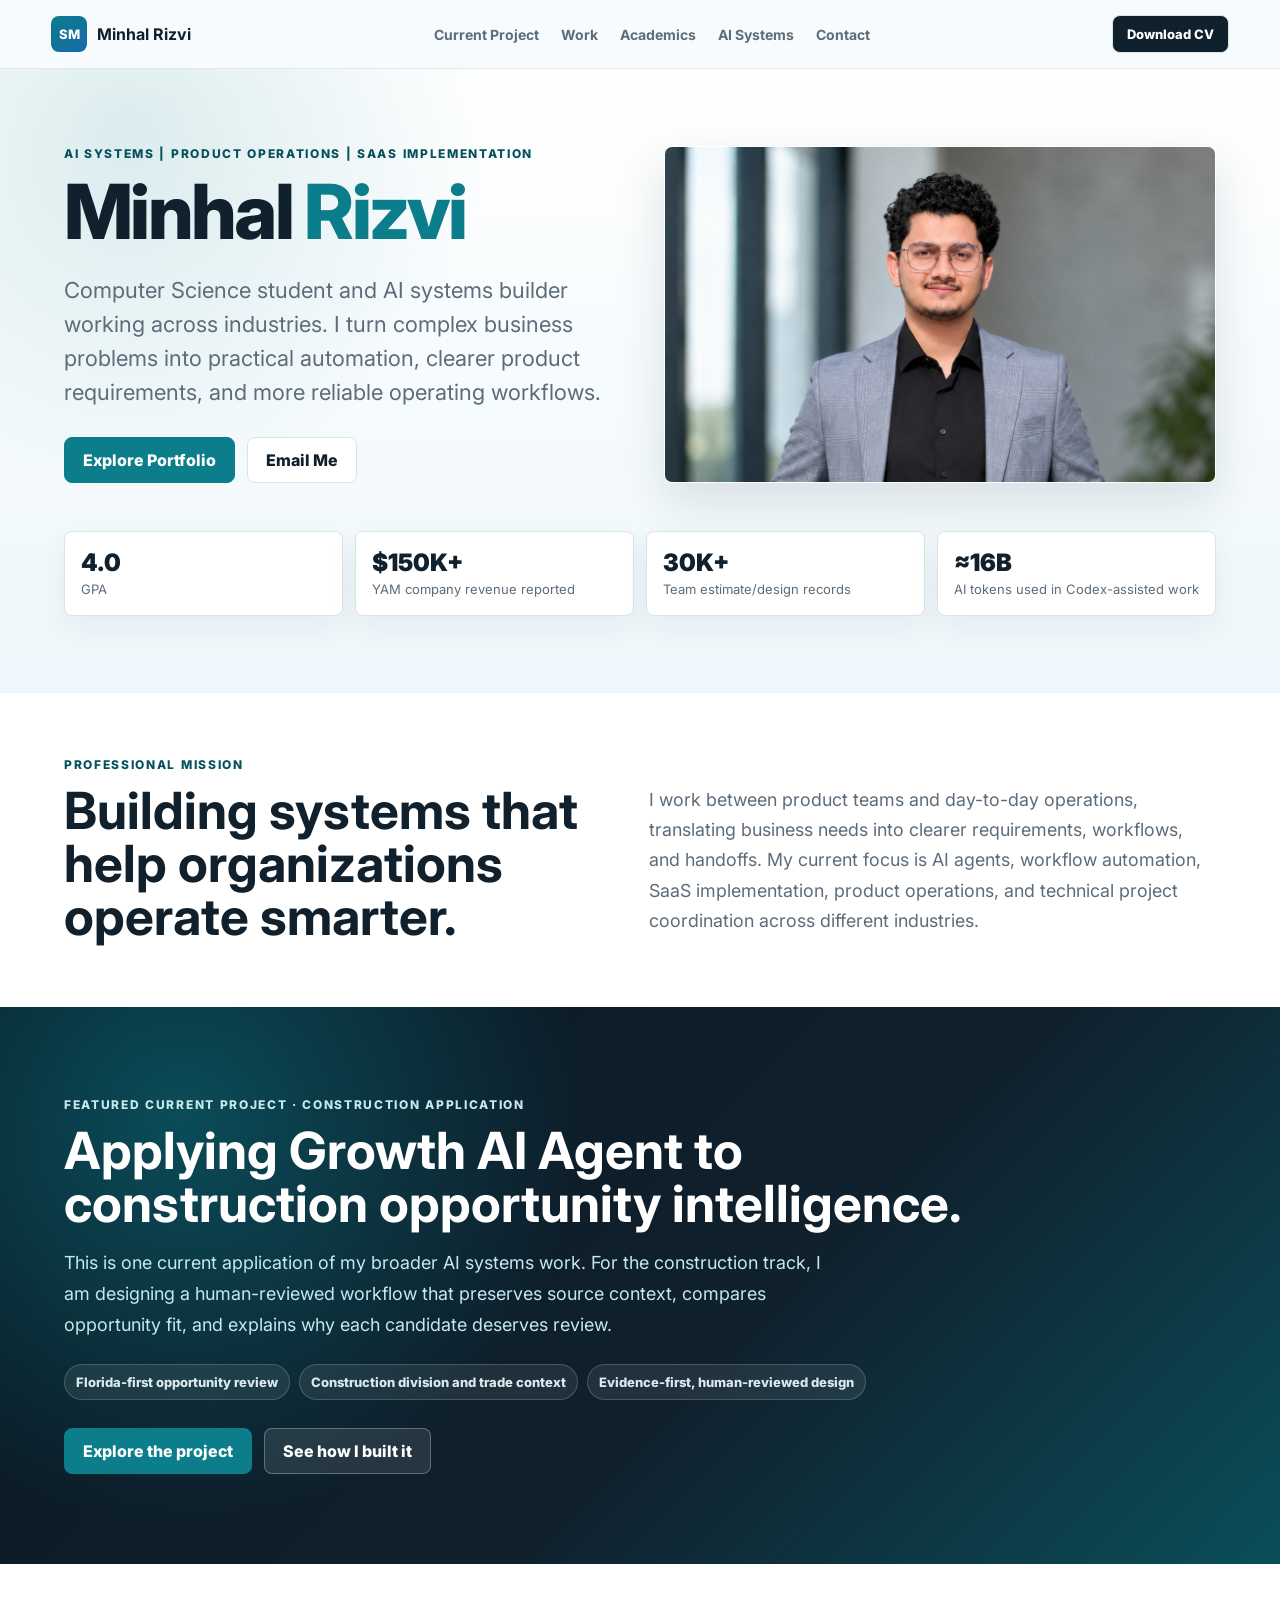
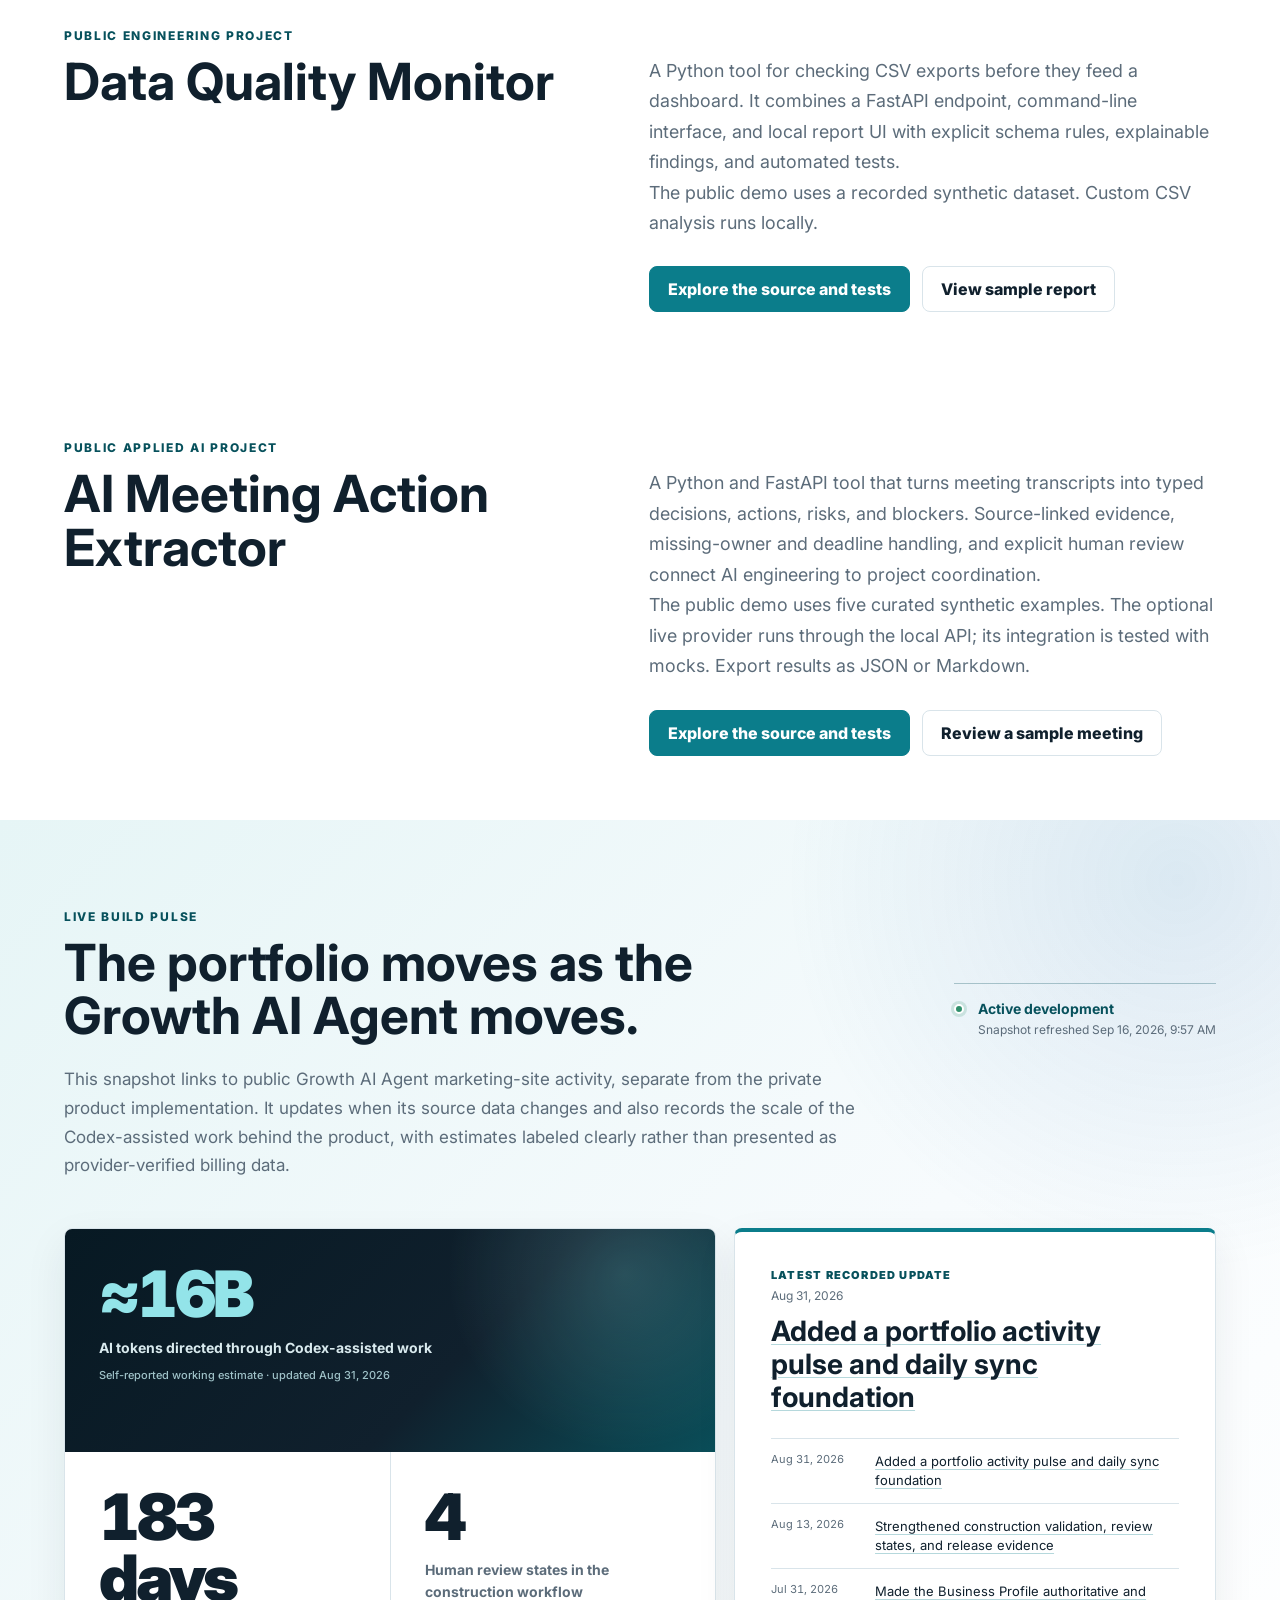
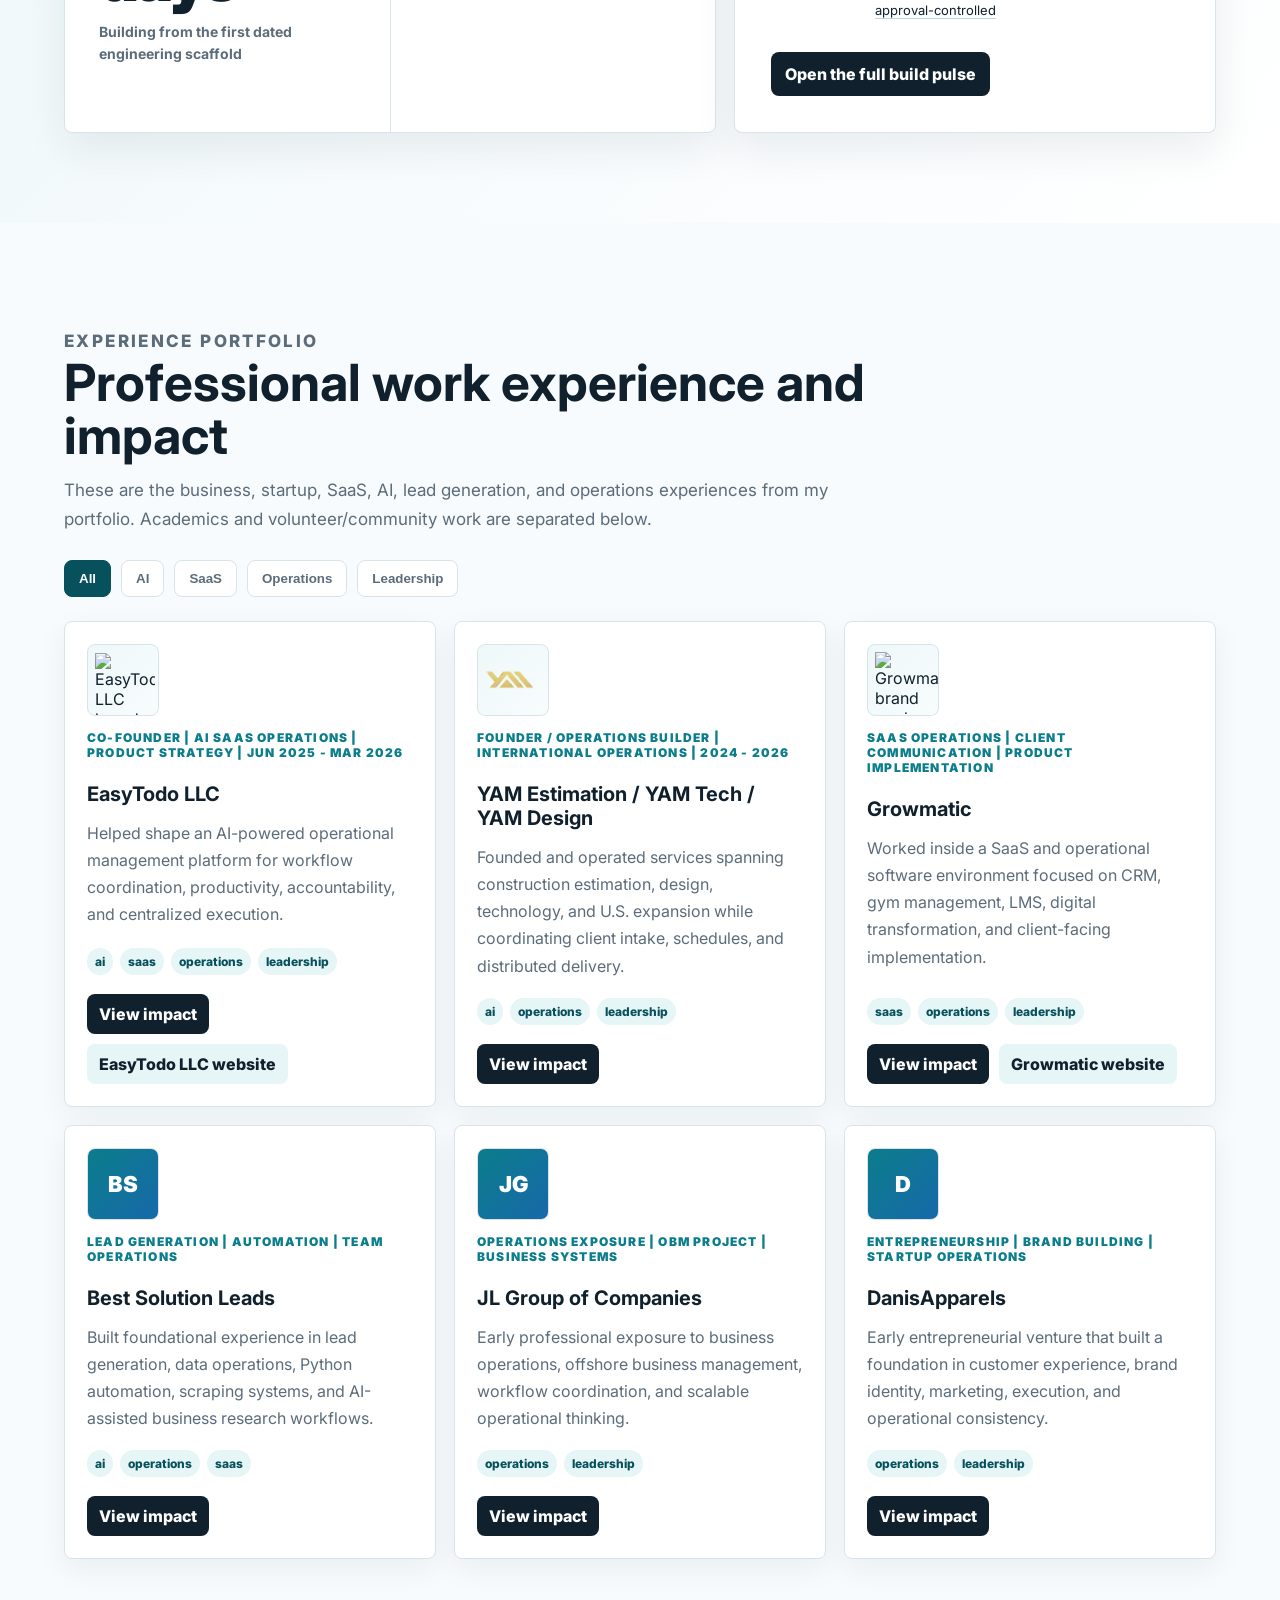
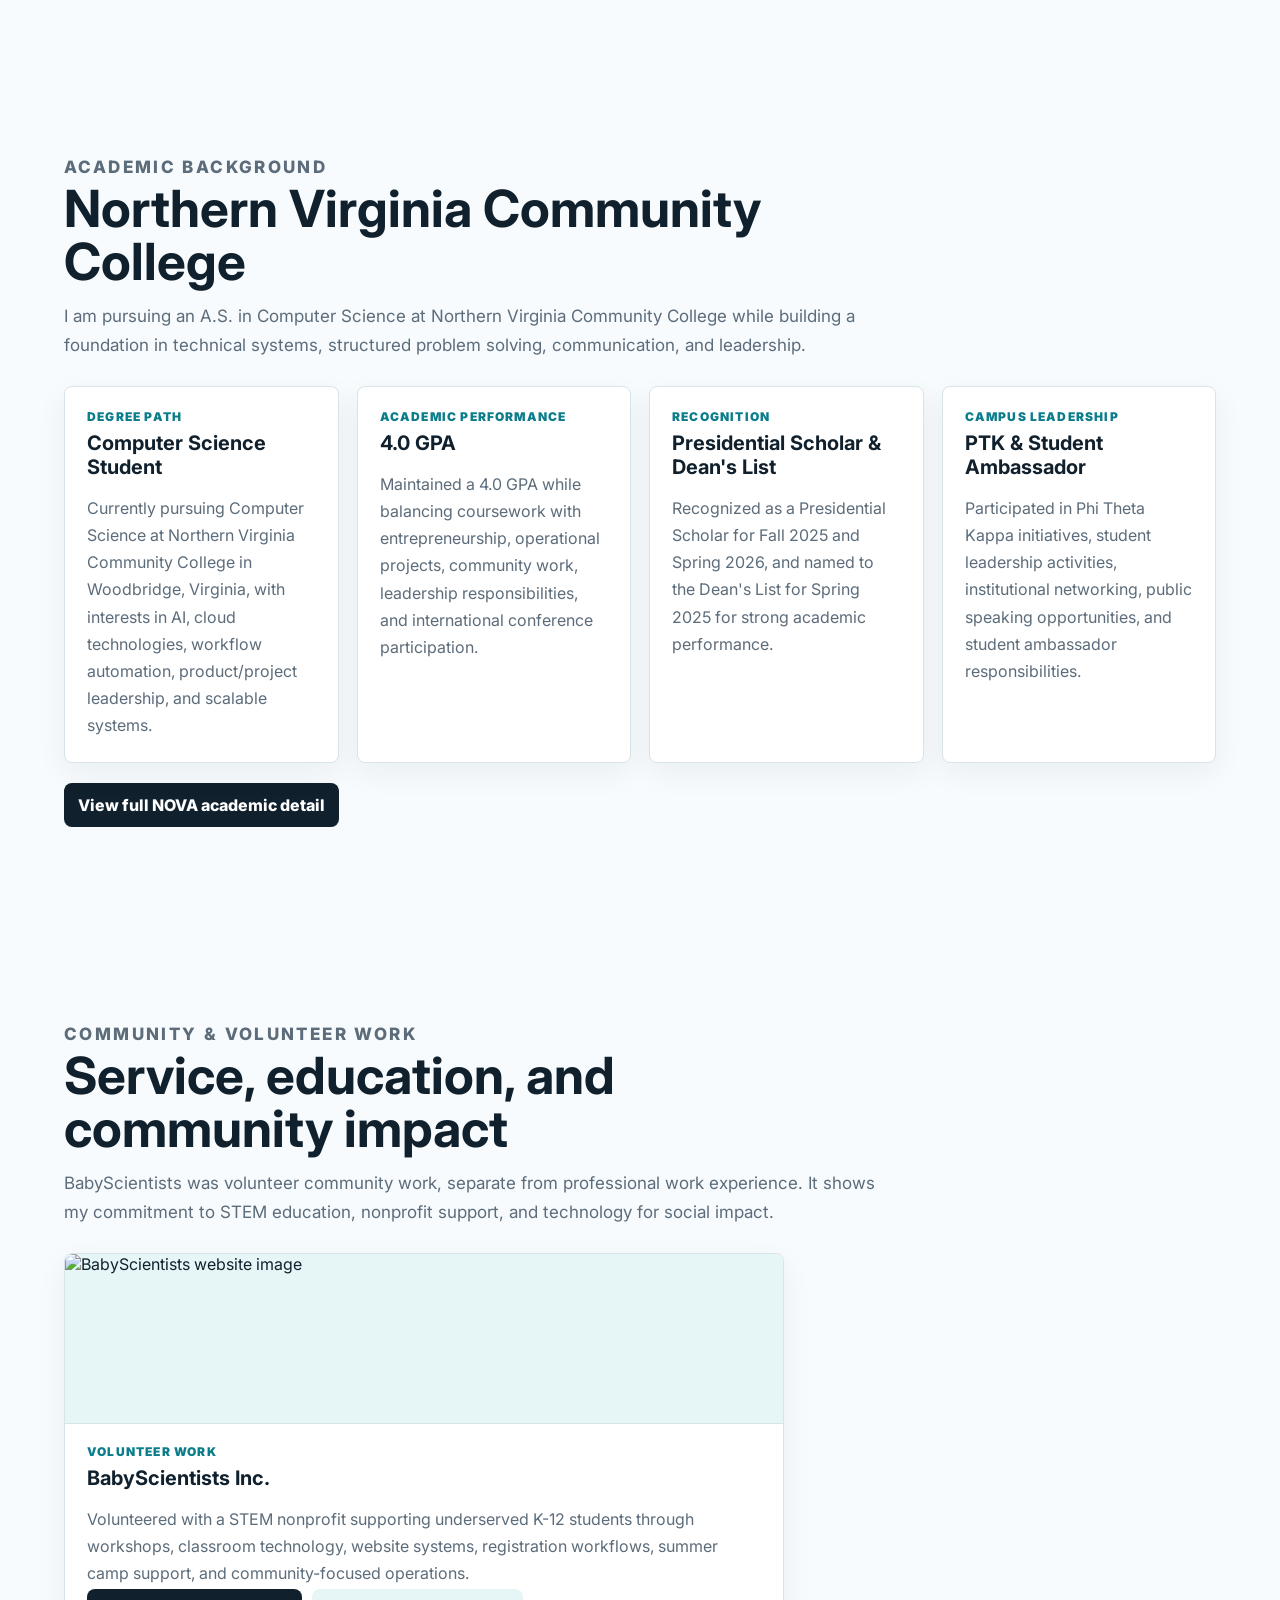
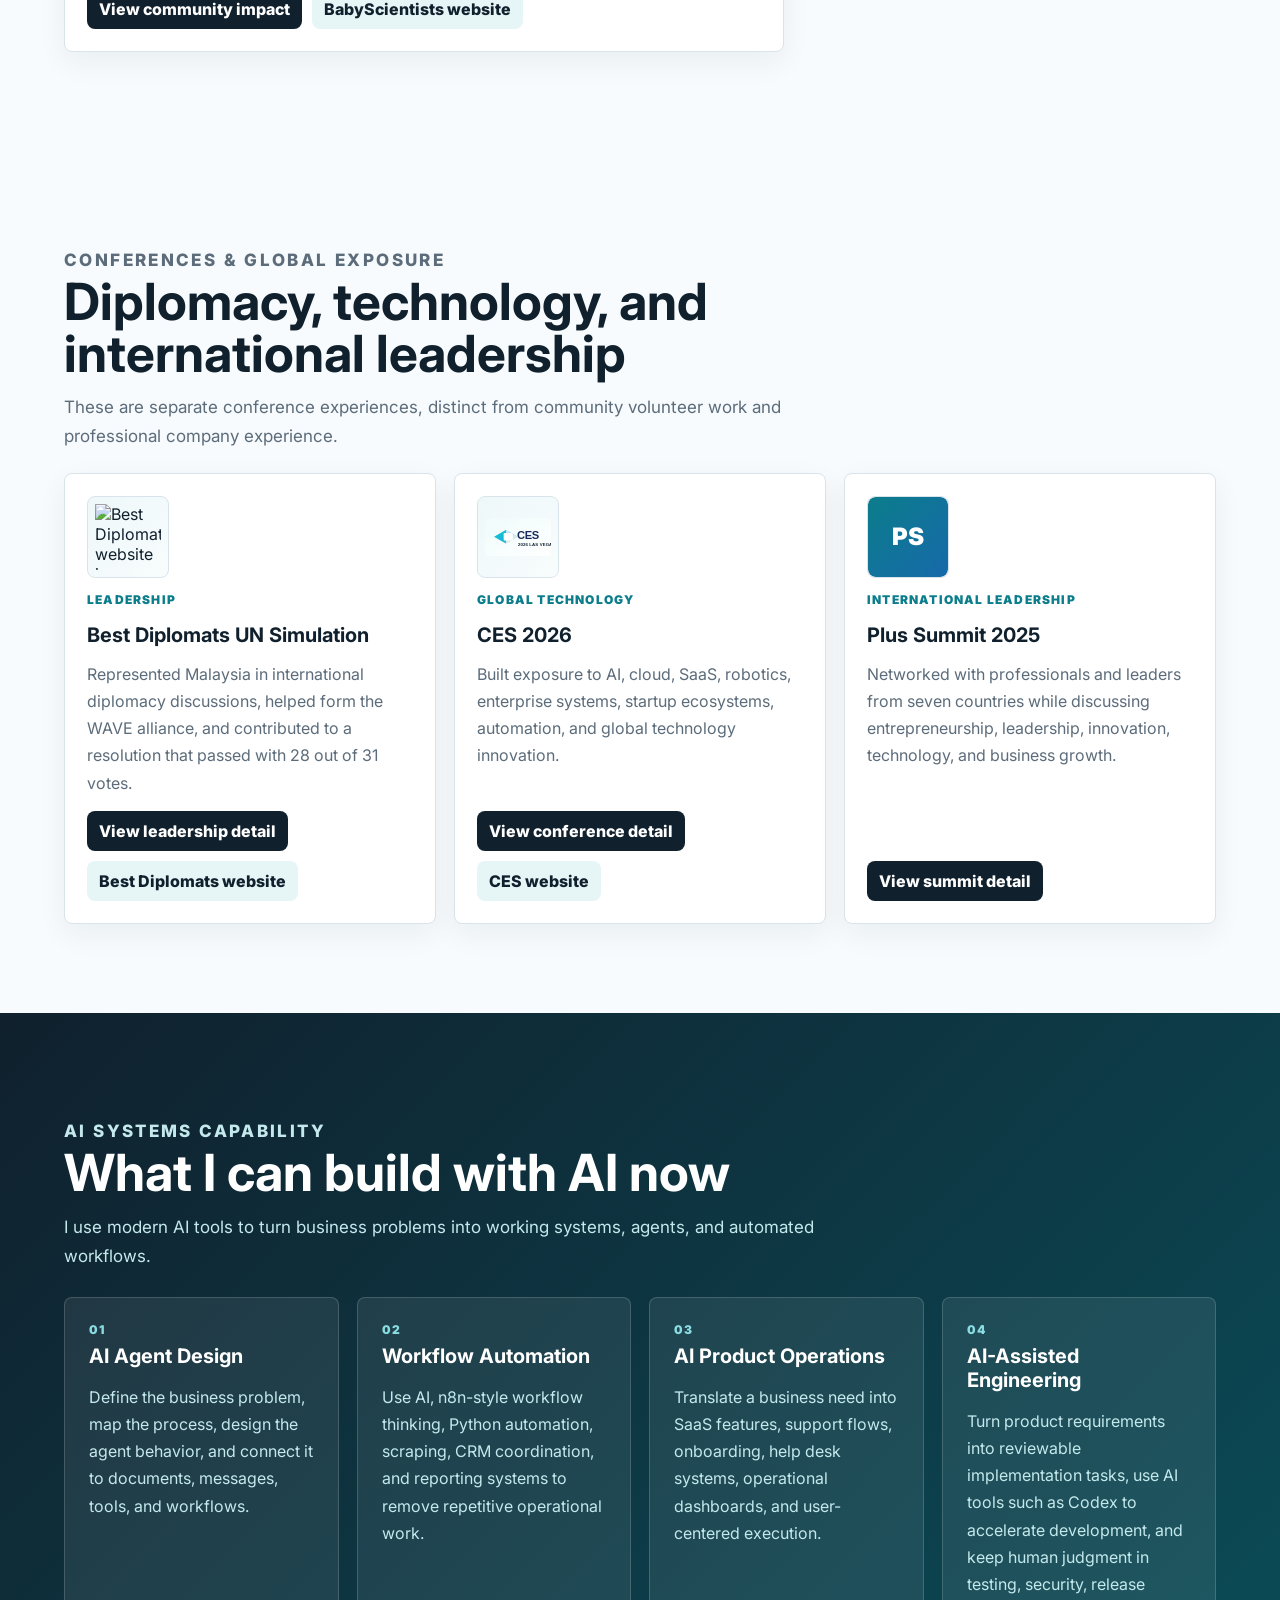
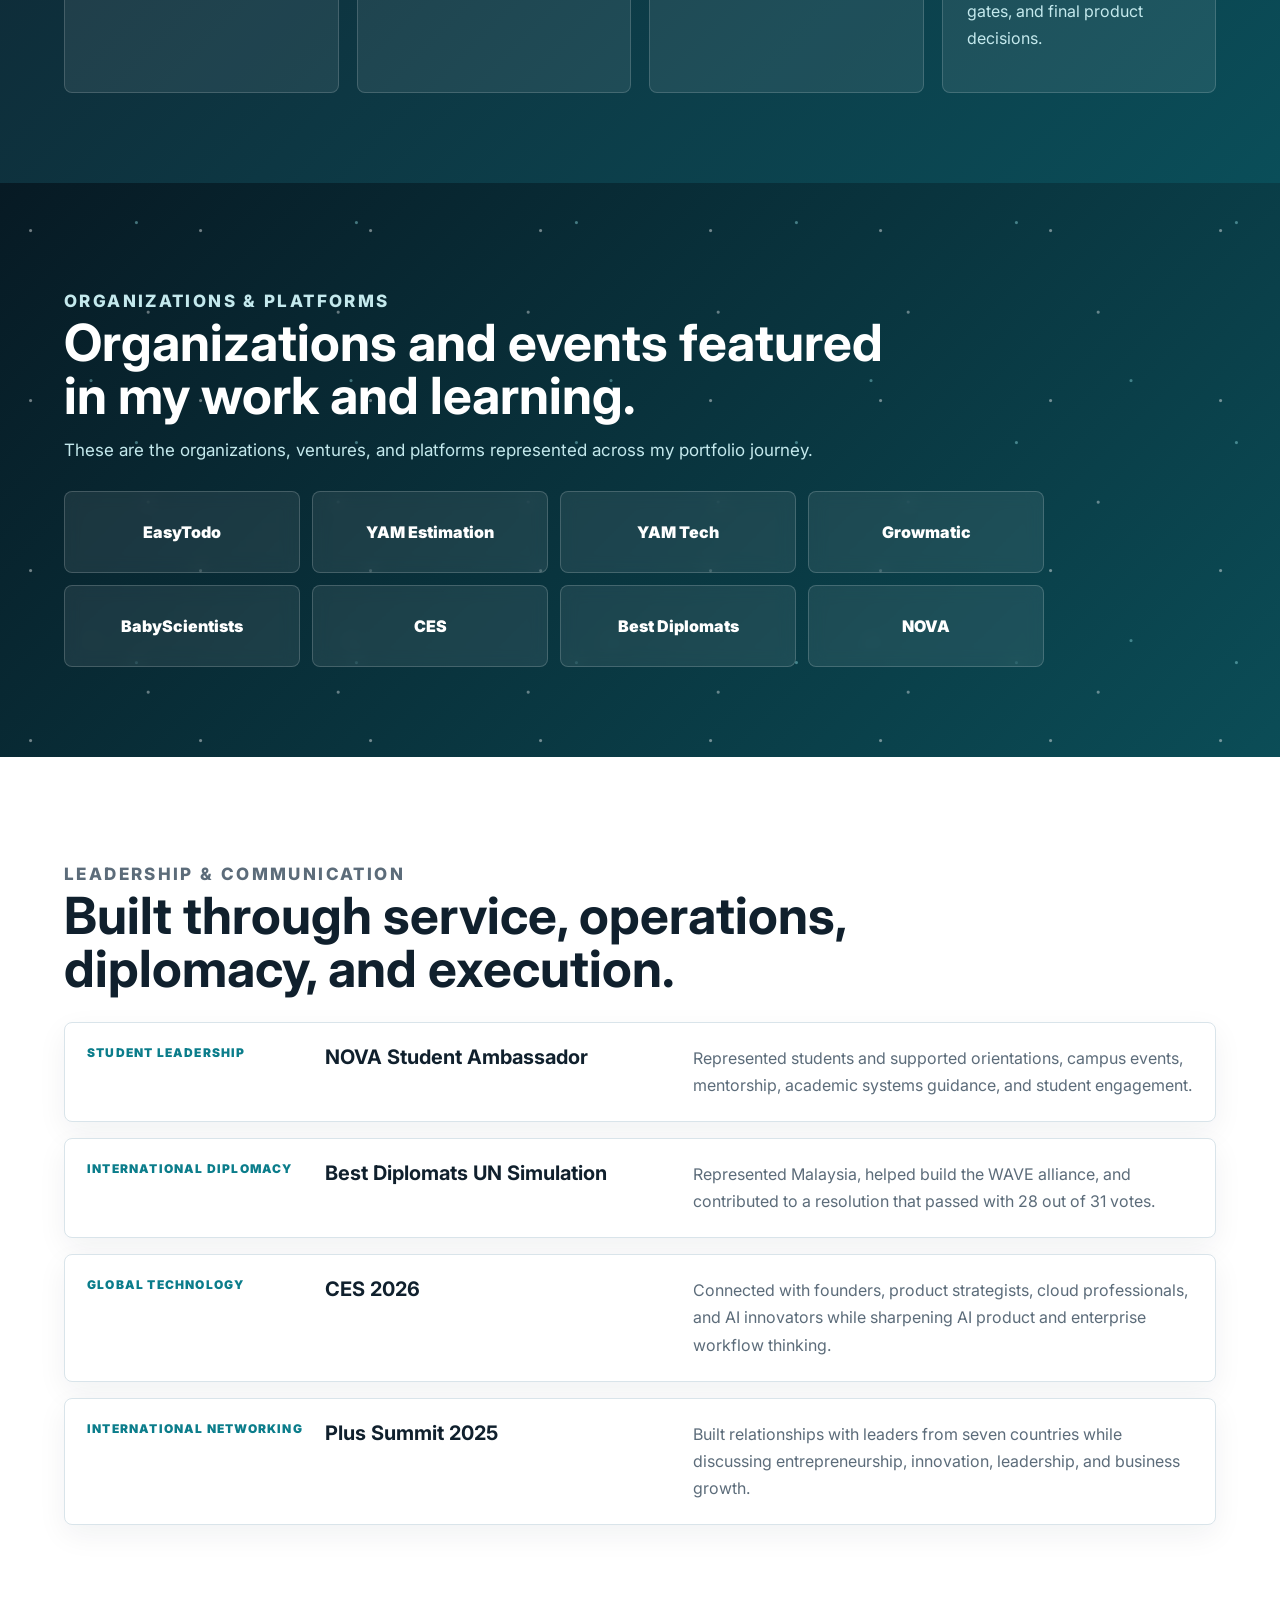
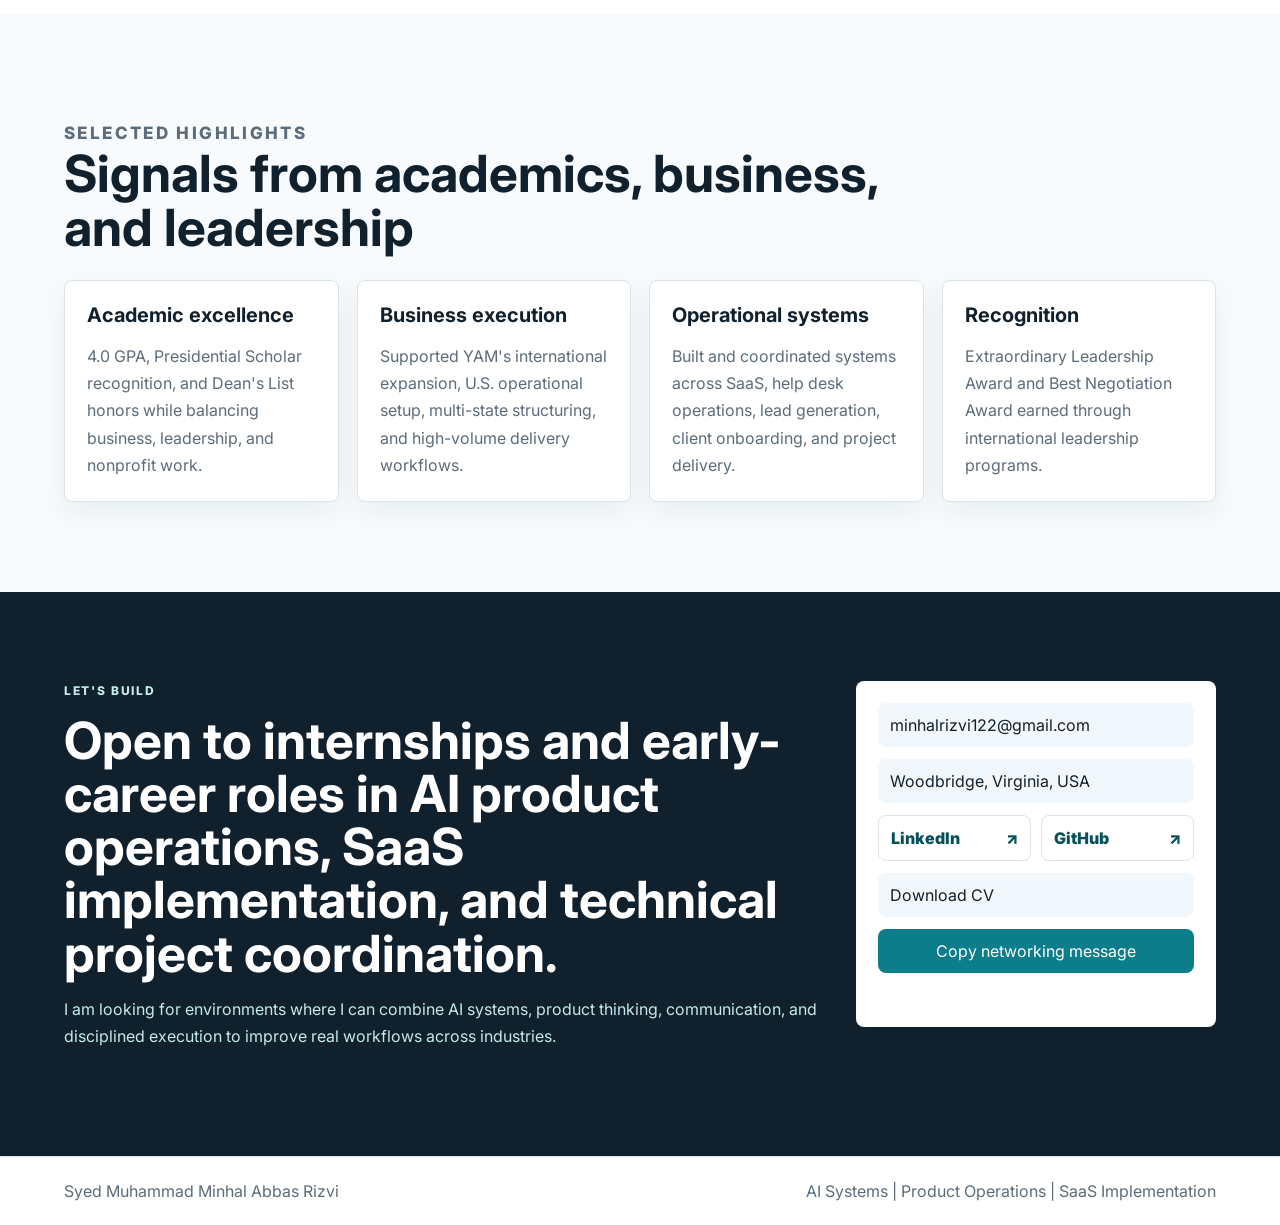
==== commit d32d3cd9: "Feature evidence-linked meeting analysis alongside existing projects" ====
--- a/index.html
+++ b/index.html
@@ -162,6 +162,25 @@
         </div>
       </section>
 
+      <section class="section intro" id="meeting-analysis">
+        <div>
+          <p class="eyebrow">Public applied AI project</p>
+          <h2>AI Meeting Action Extractor</h2>
+        </div>
+        <div class="intro-profile">
+          <p>A Python and FastAPI tool that turns meeting transcripts into typed decisions,
+            actions, risks, and blockers. Source-linked evidence, missing-owner and deadline
+            handling, and explicit human review connect AI engineering to project coordination.</p>
+          <p>The public demo uses five curated synthetic examples. The optional live provider
+            runs through the local API; its integration is tested with mocks. Export results
+            as JSON or Markdown.</p>
+          <div class="hero-actions">
+            <a class="primary shiny-button" href="https://github.com/minhal-coding/ai-meeting-action-extractor">Explore the source and tests</a>
+            <a class="secondary shiny-button" href="https://minhal-coding.github.io/ai-meeting-action-extractor/">Review a sample meeting</a>
+          </div>
+        </div>
+      </section>
+
       <section class="section ai-activity" id="build-pulse" data-ai-activity>
         <div class="ai-activity-heading">
           <div>
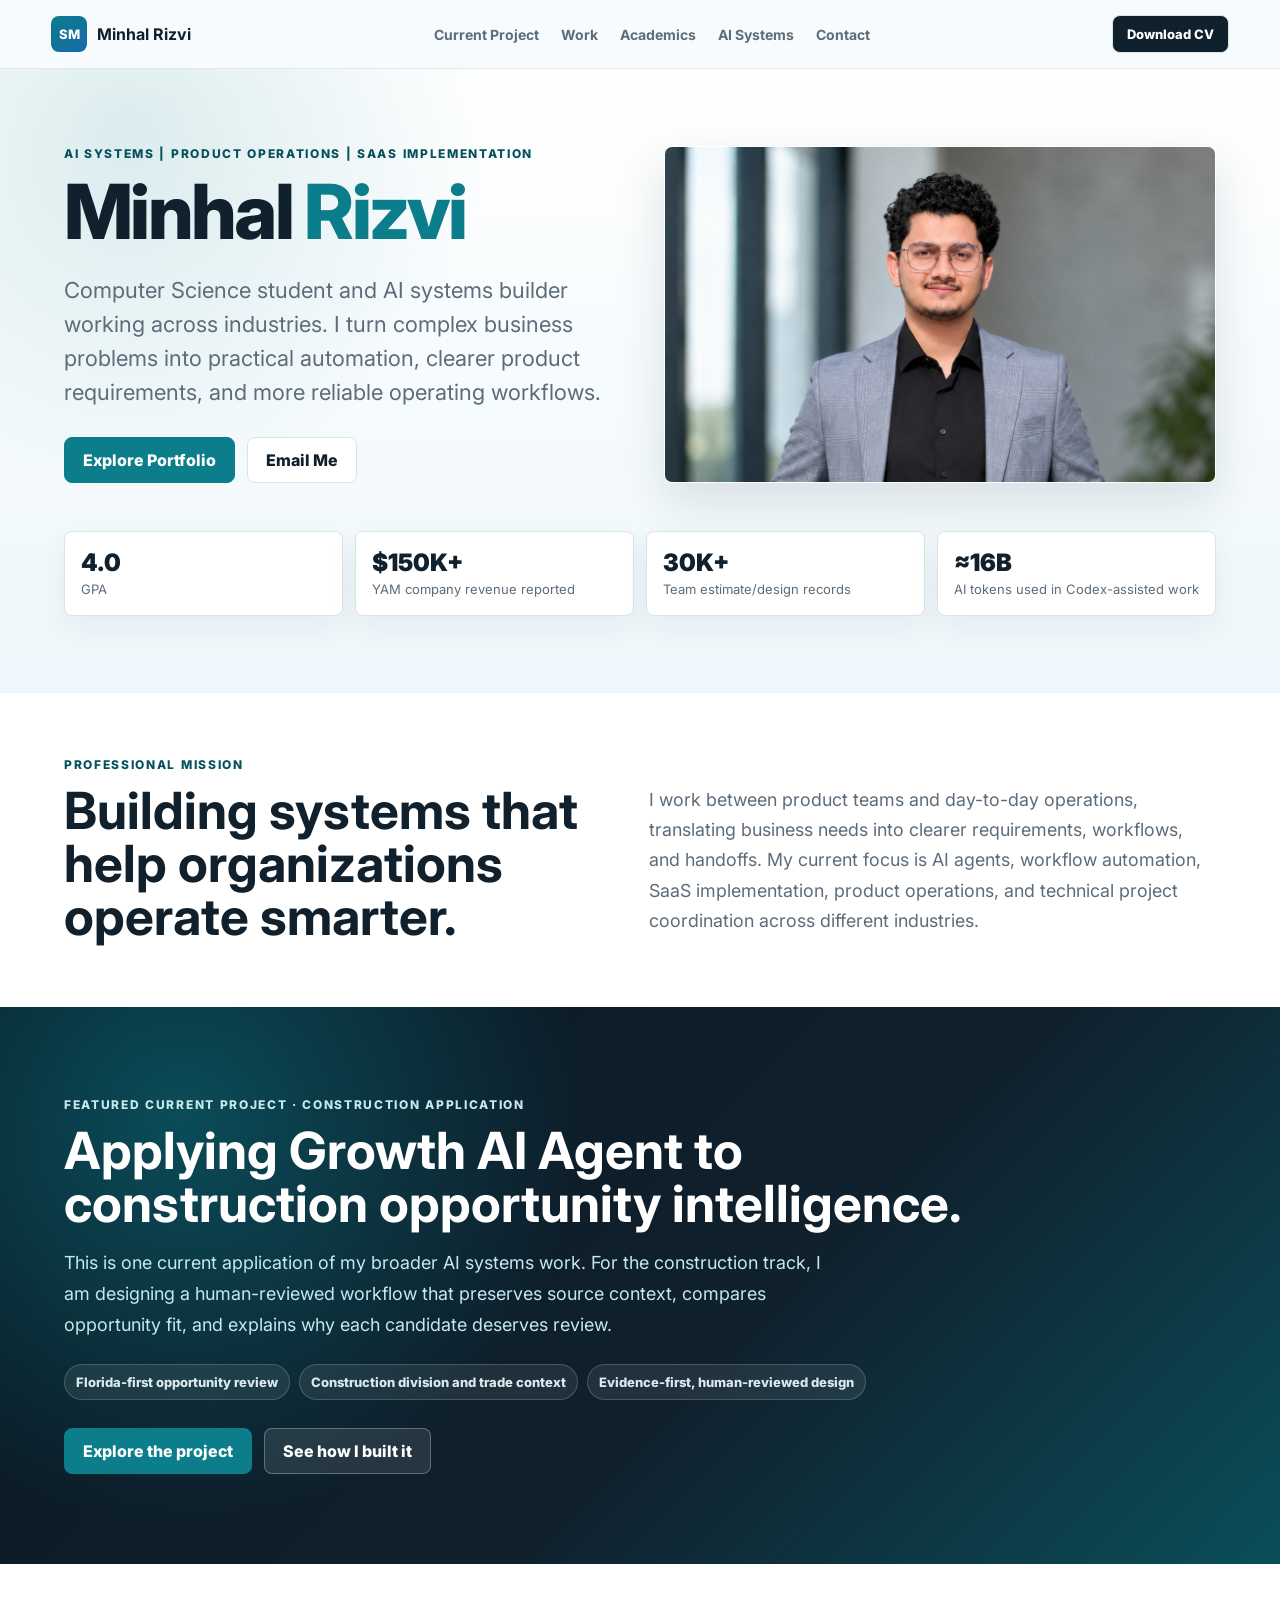
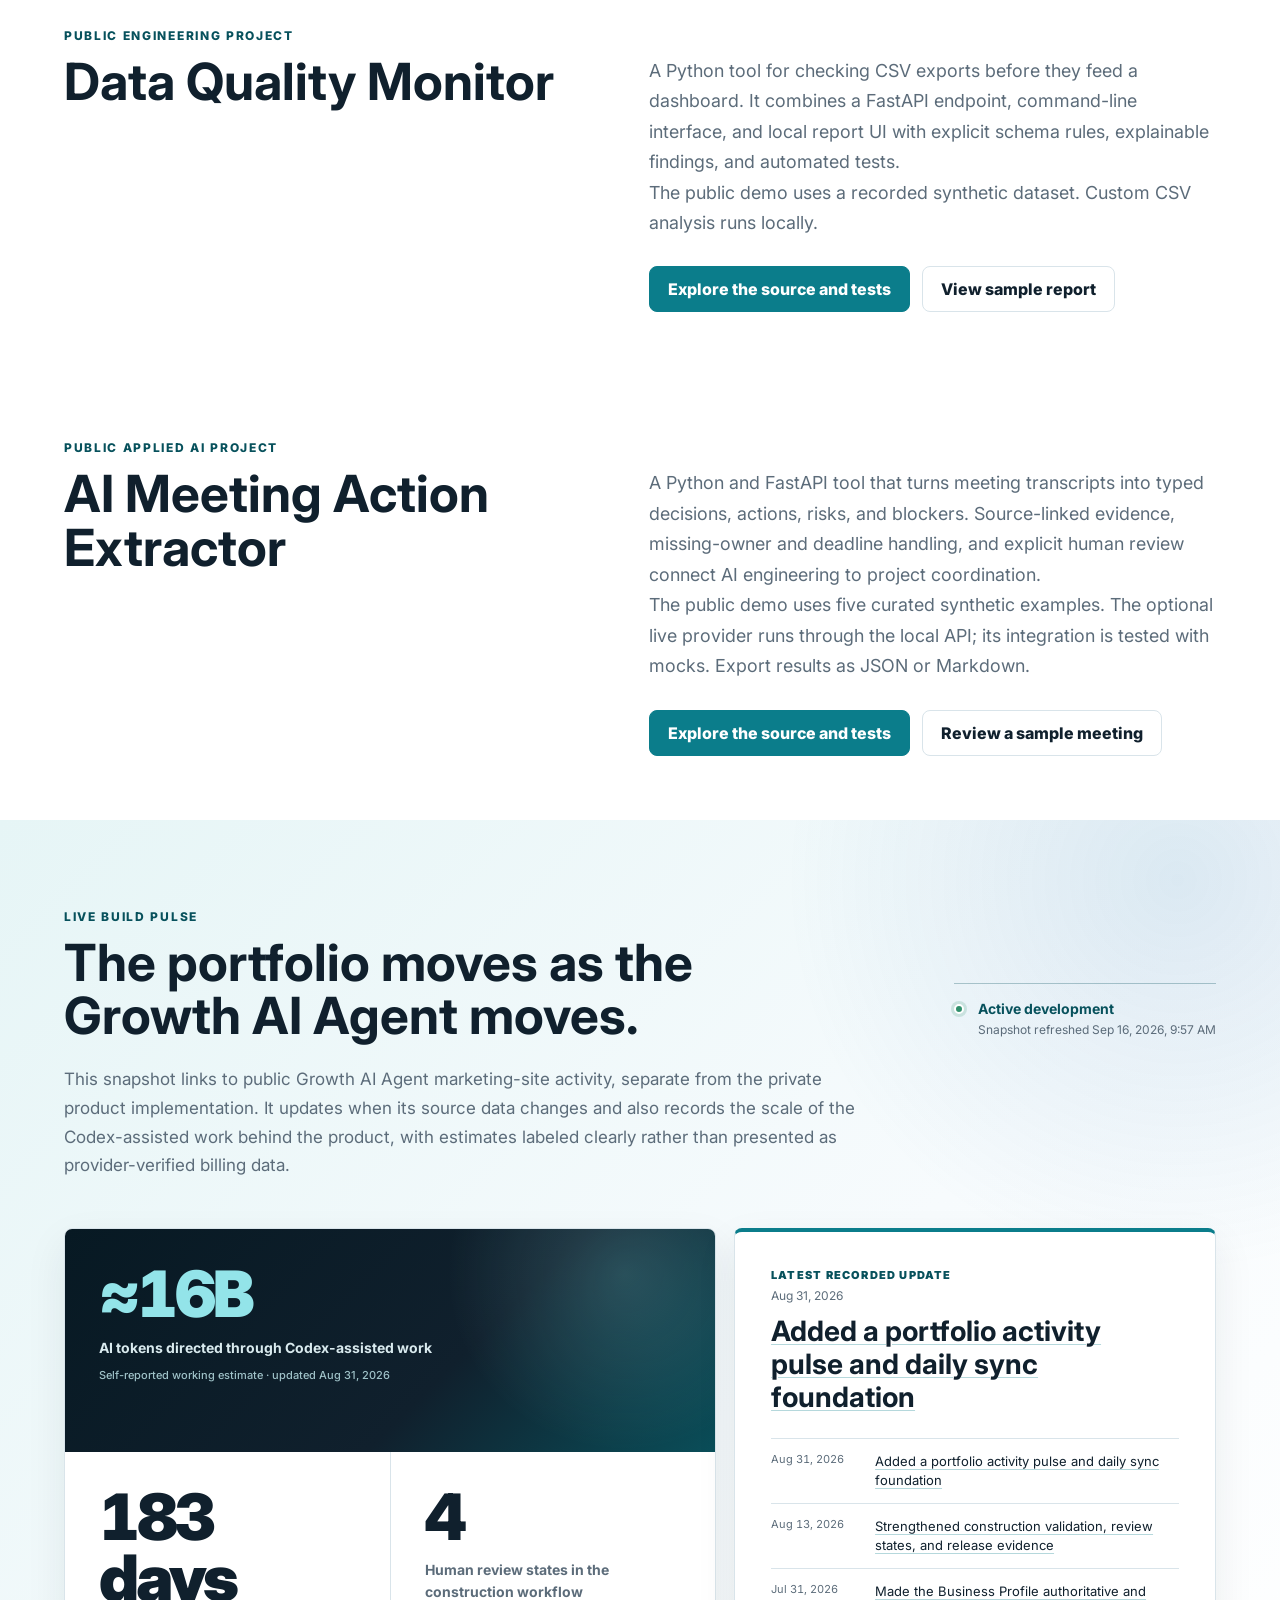
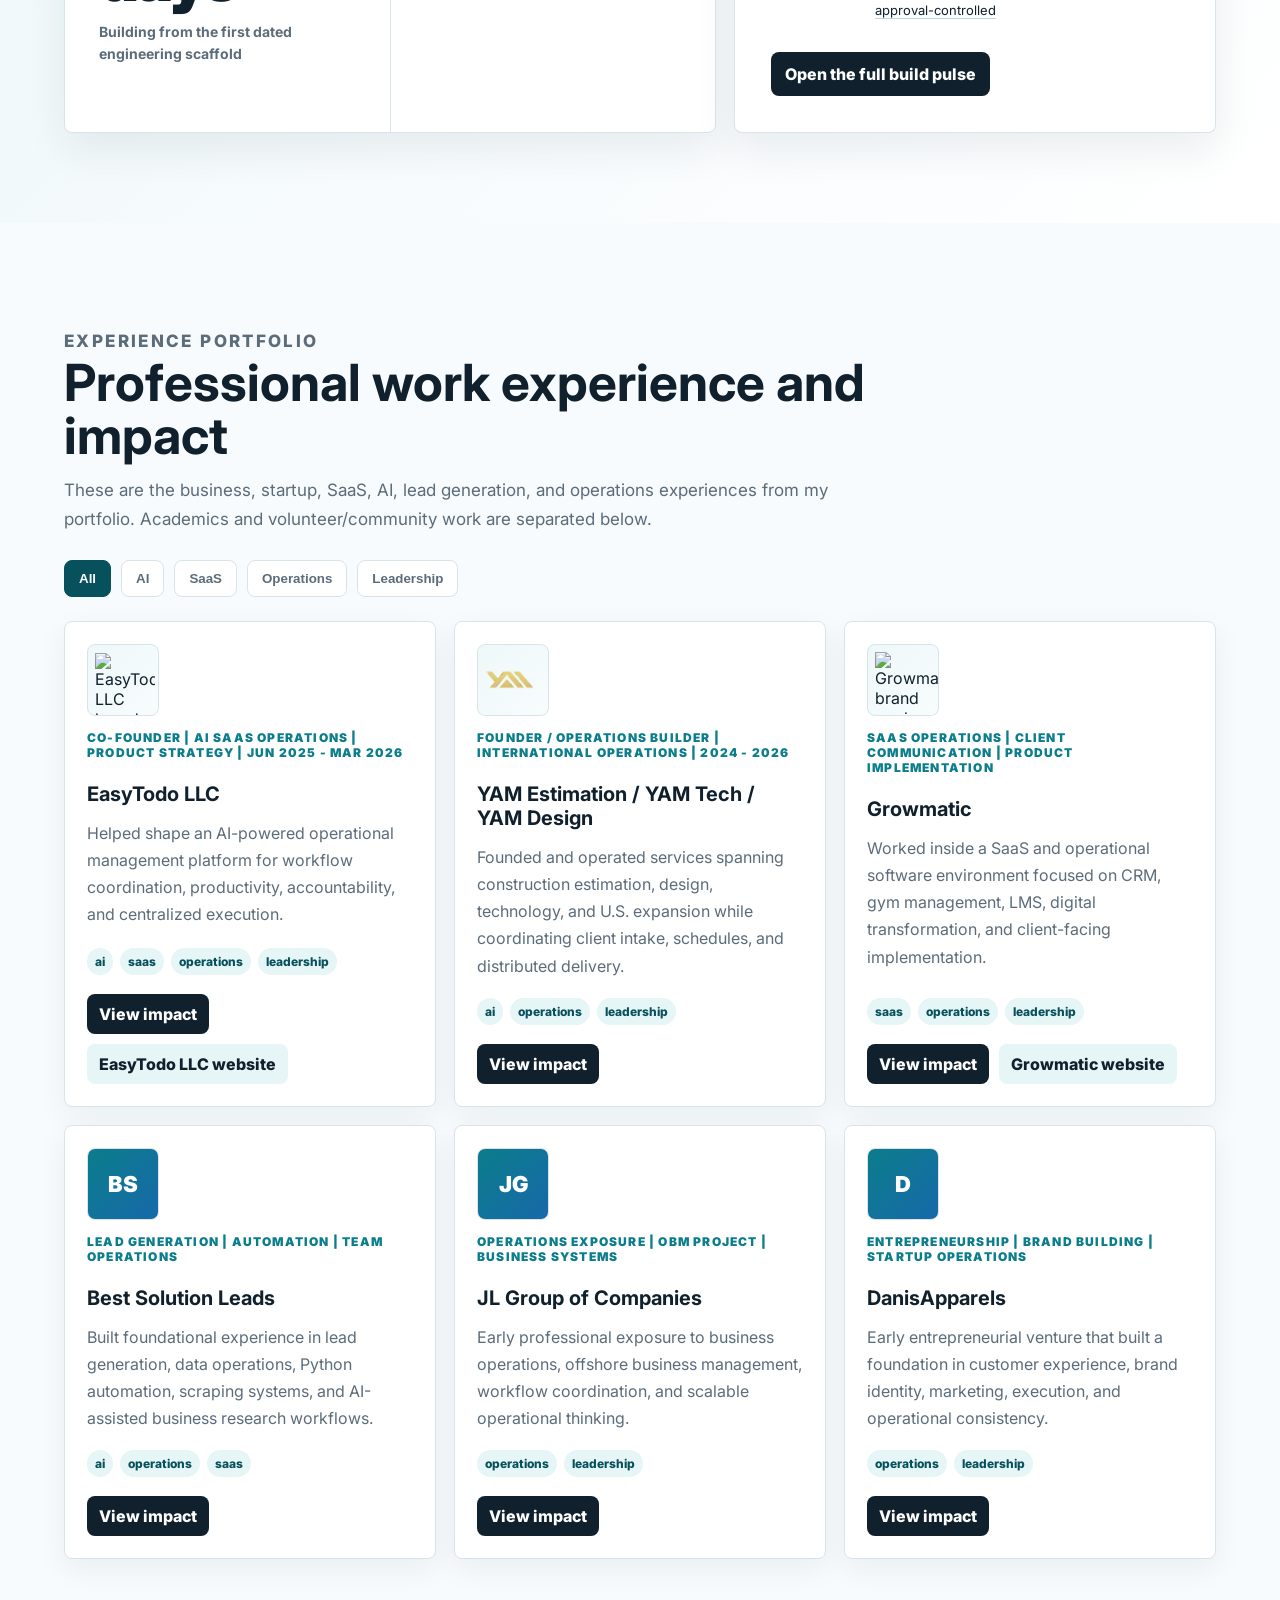
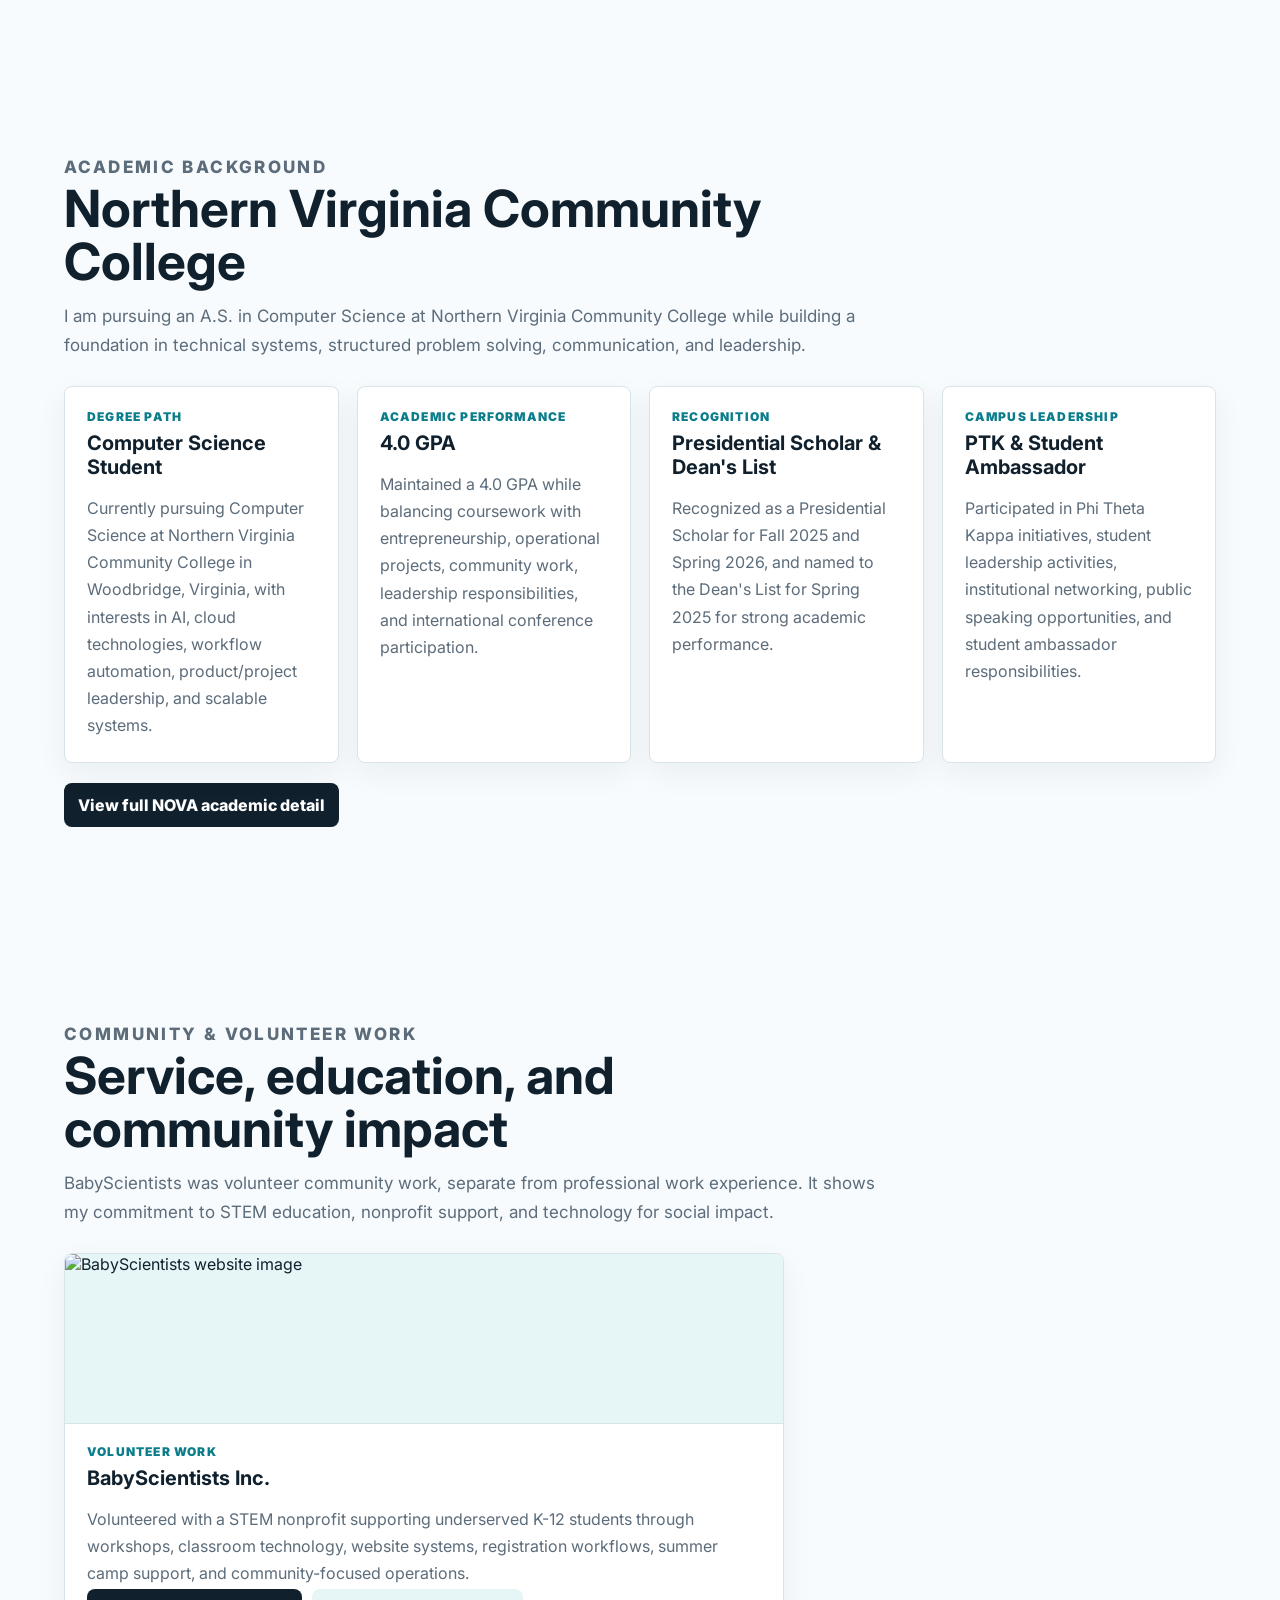
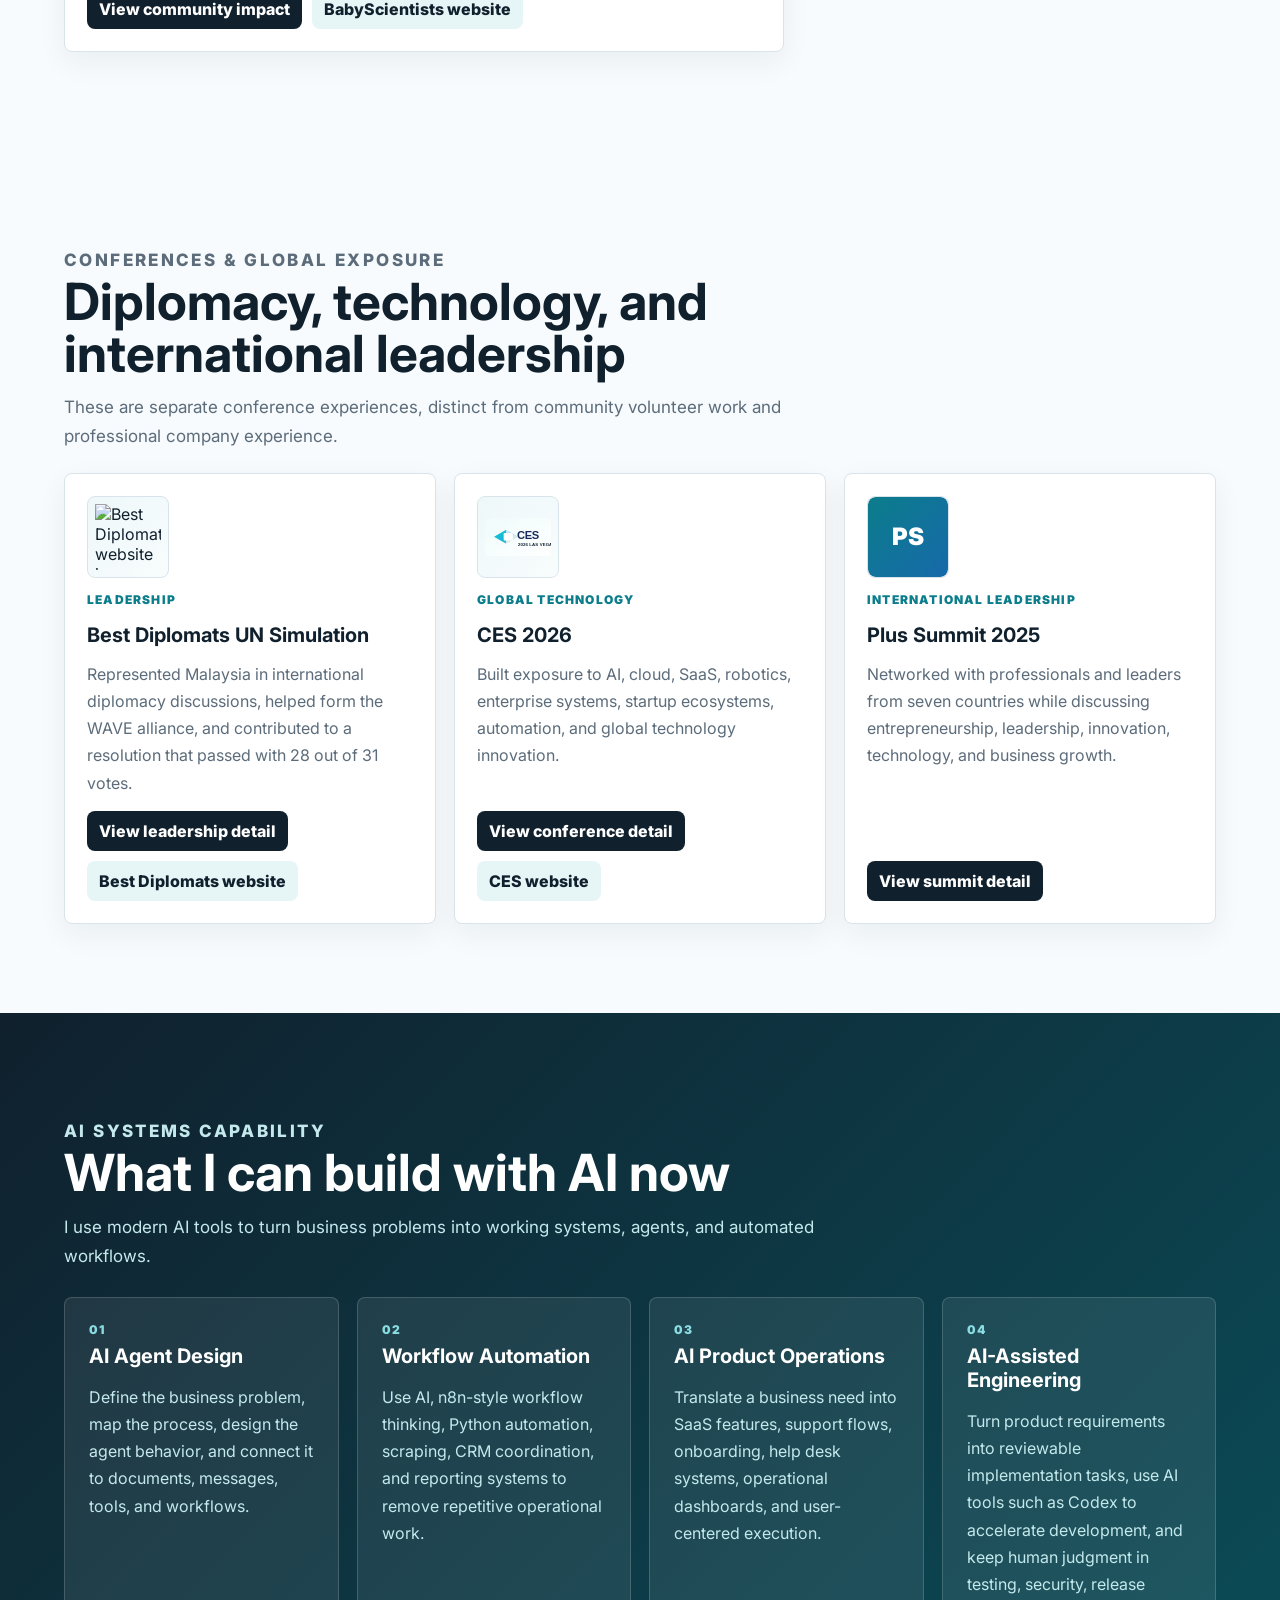
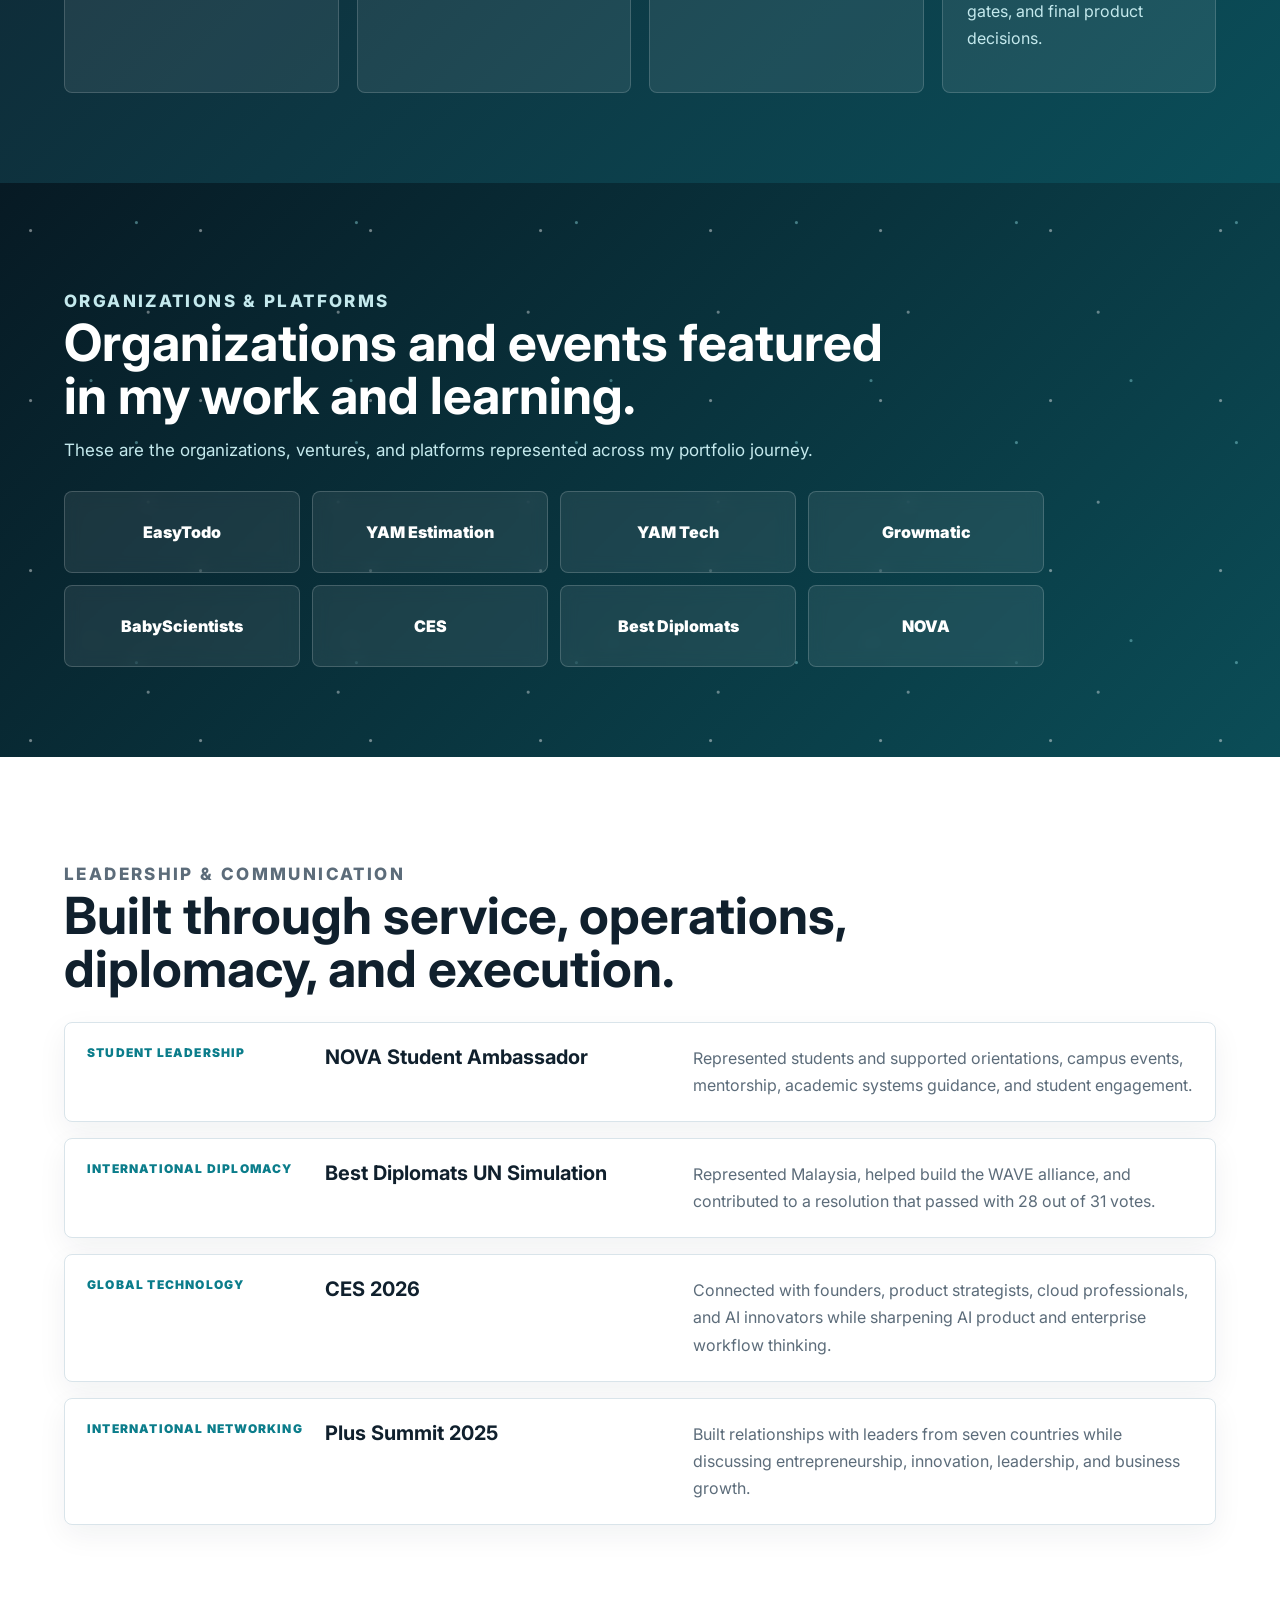
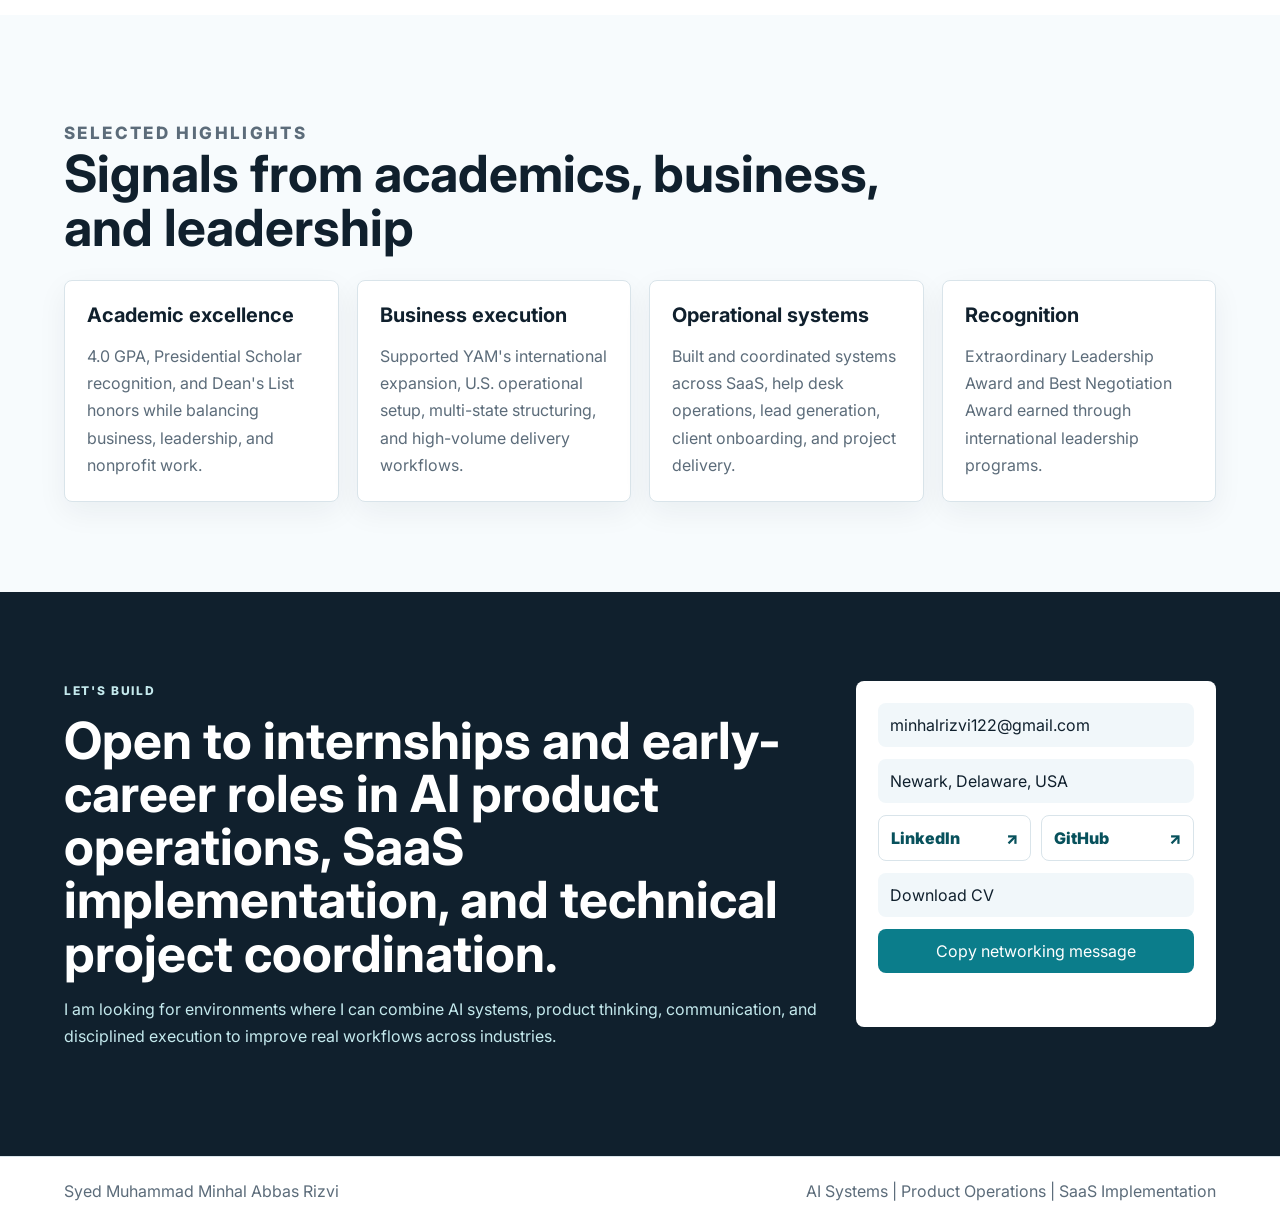
==== commit 30019244: "Update personal location to Newark Delaware" ====
--- a/index.html
+++ b/index.html
@@ -540,7 +540,7 @@
         </div>
         <div class="contact-panel">
           <a href="mailto:minhalrizvi122@gmail.com">minhalrizvi122@gmail.com</a>
-          <span>Woodbridge, Virginia, USA</span>
+          <span>Newark, Delaware, USA</span>
           <div class="contact-socials" aria-label="Professional profiles">
             <a
               class="contact-social-link"
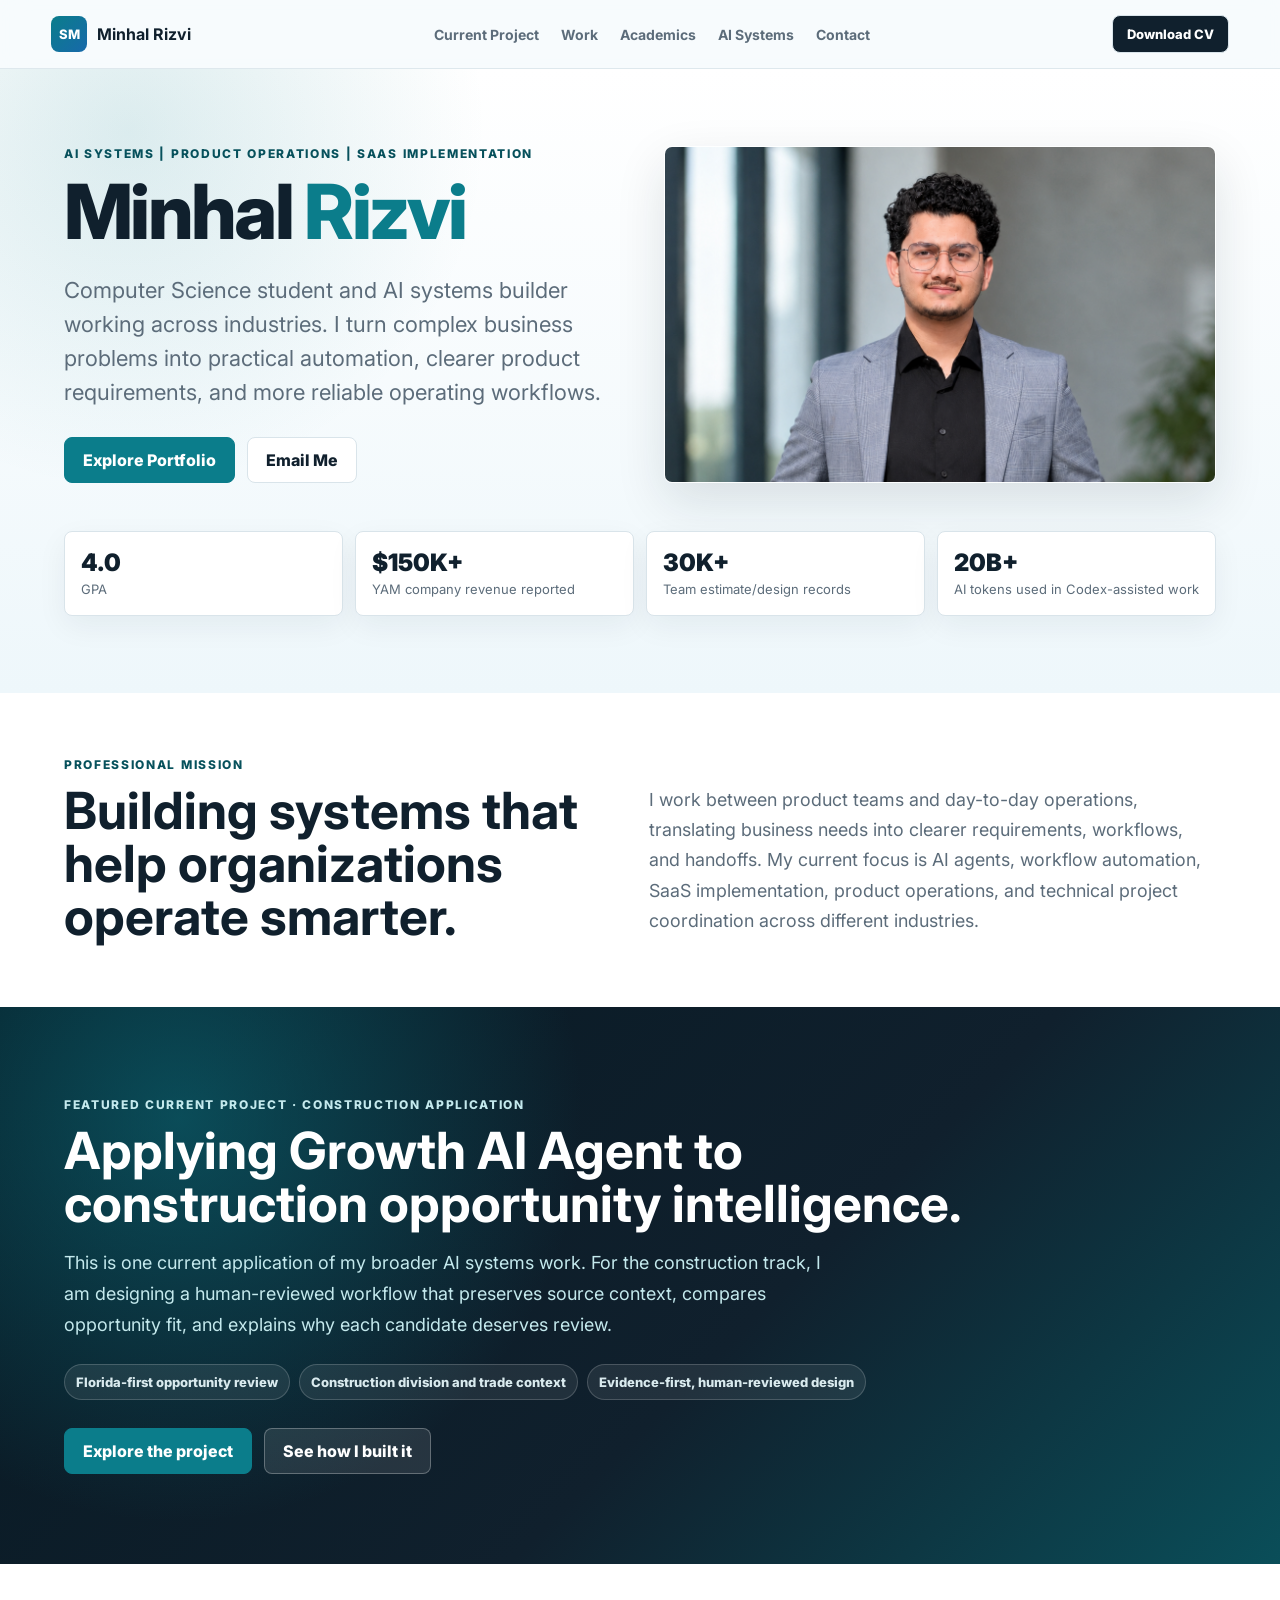
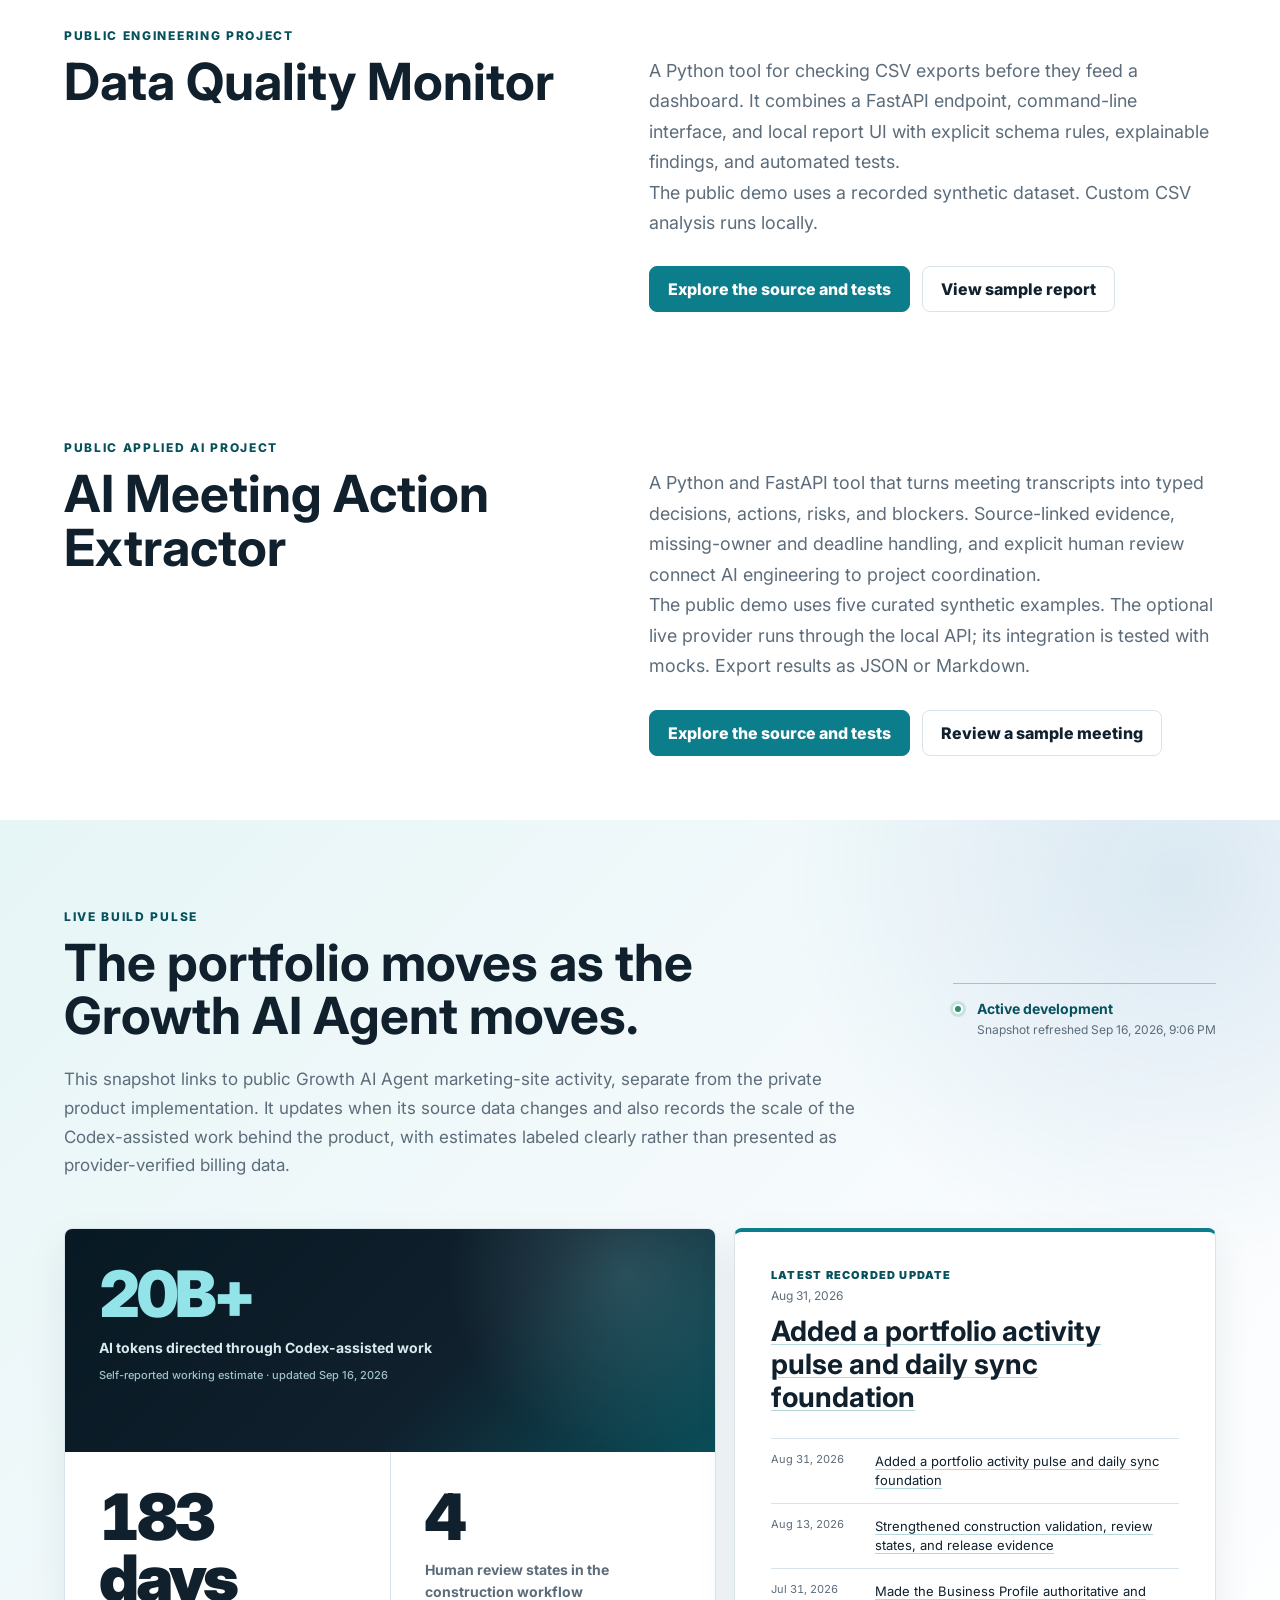
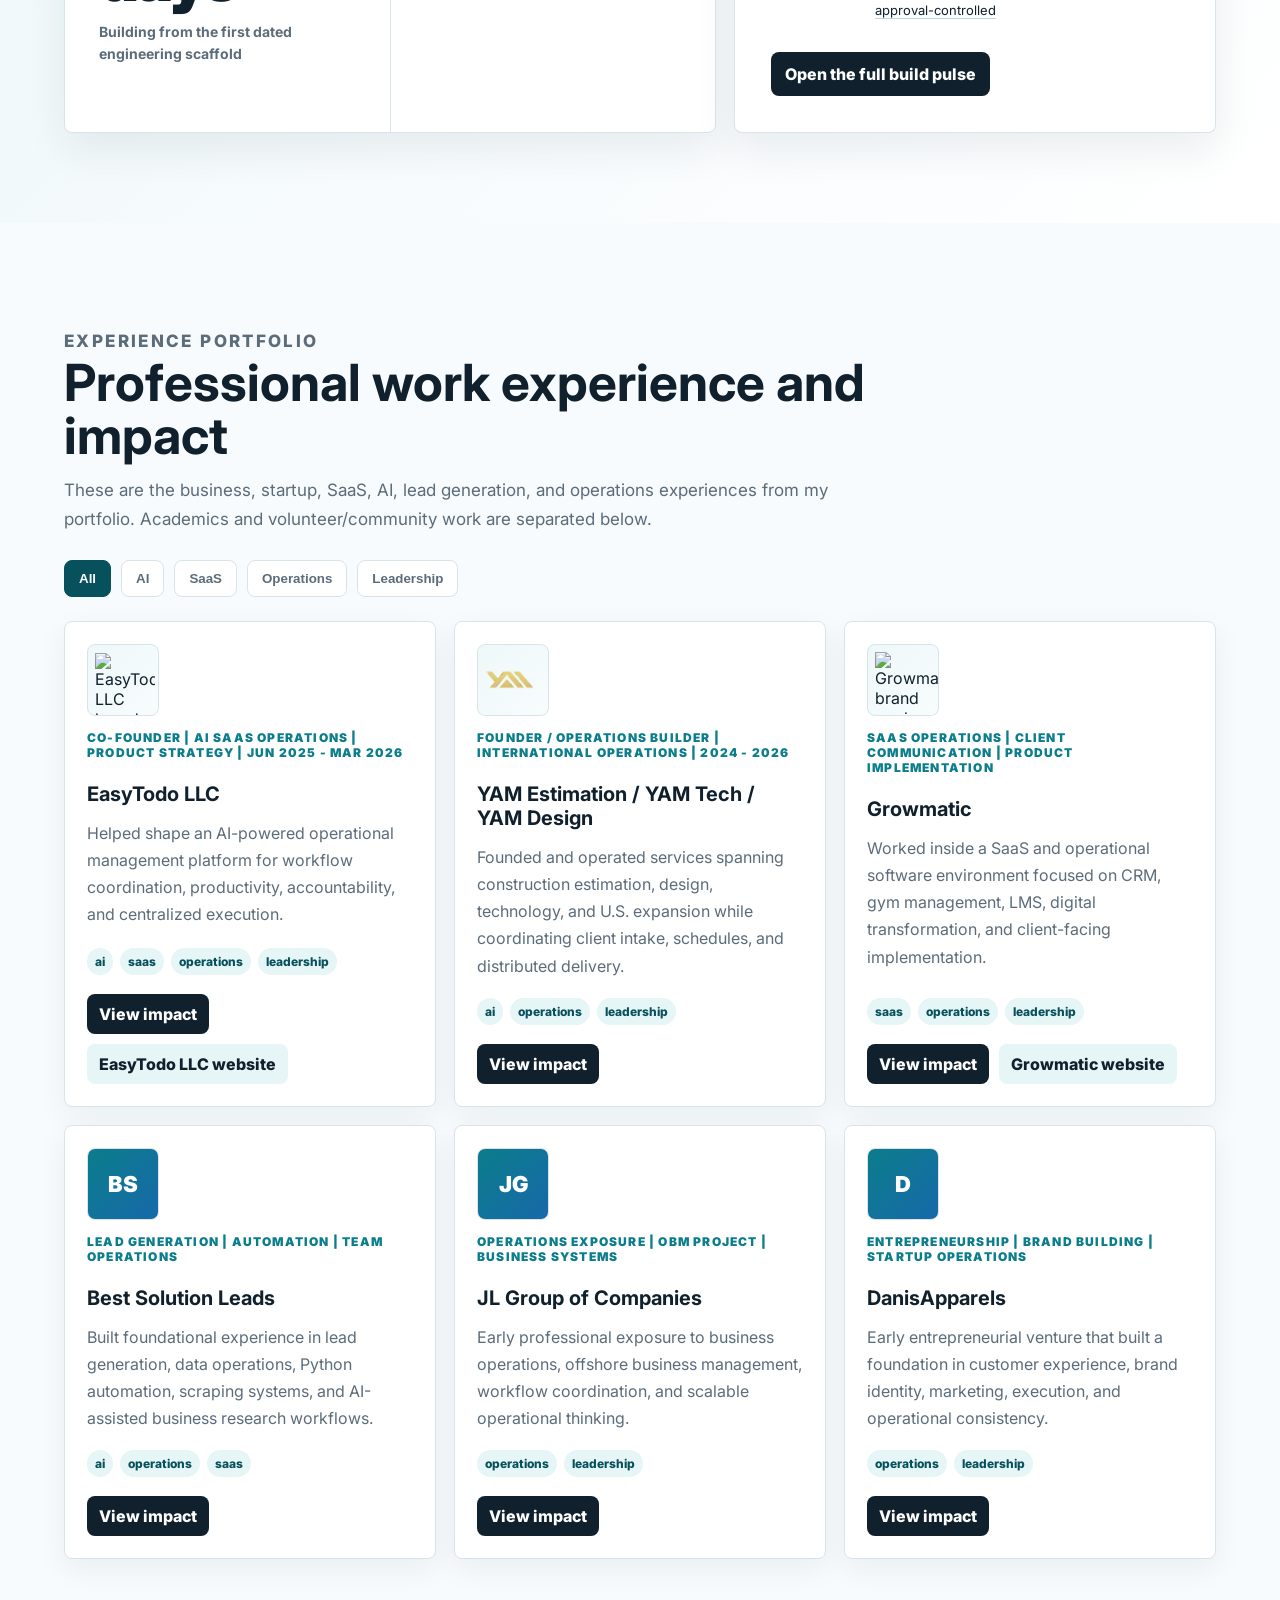
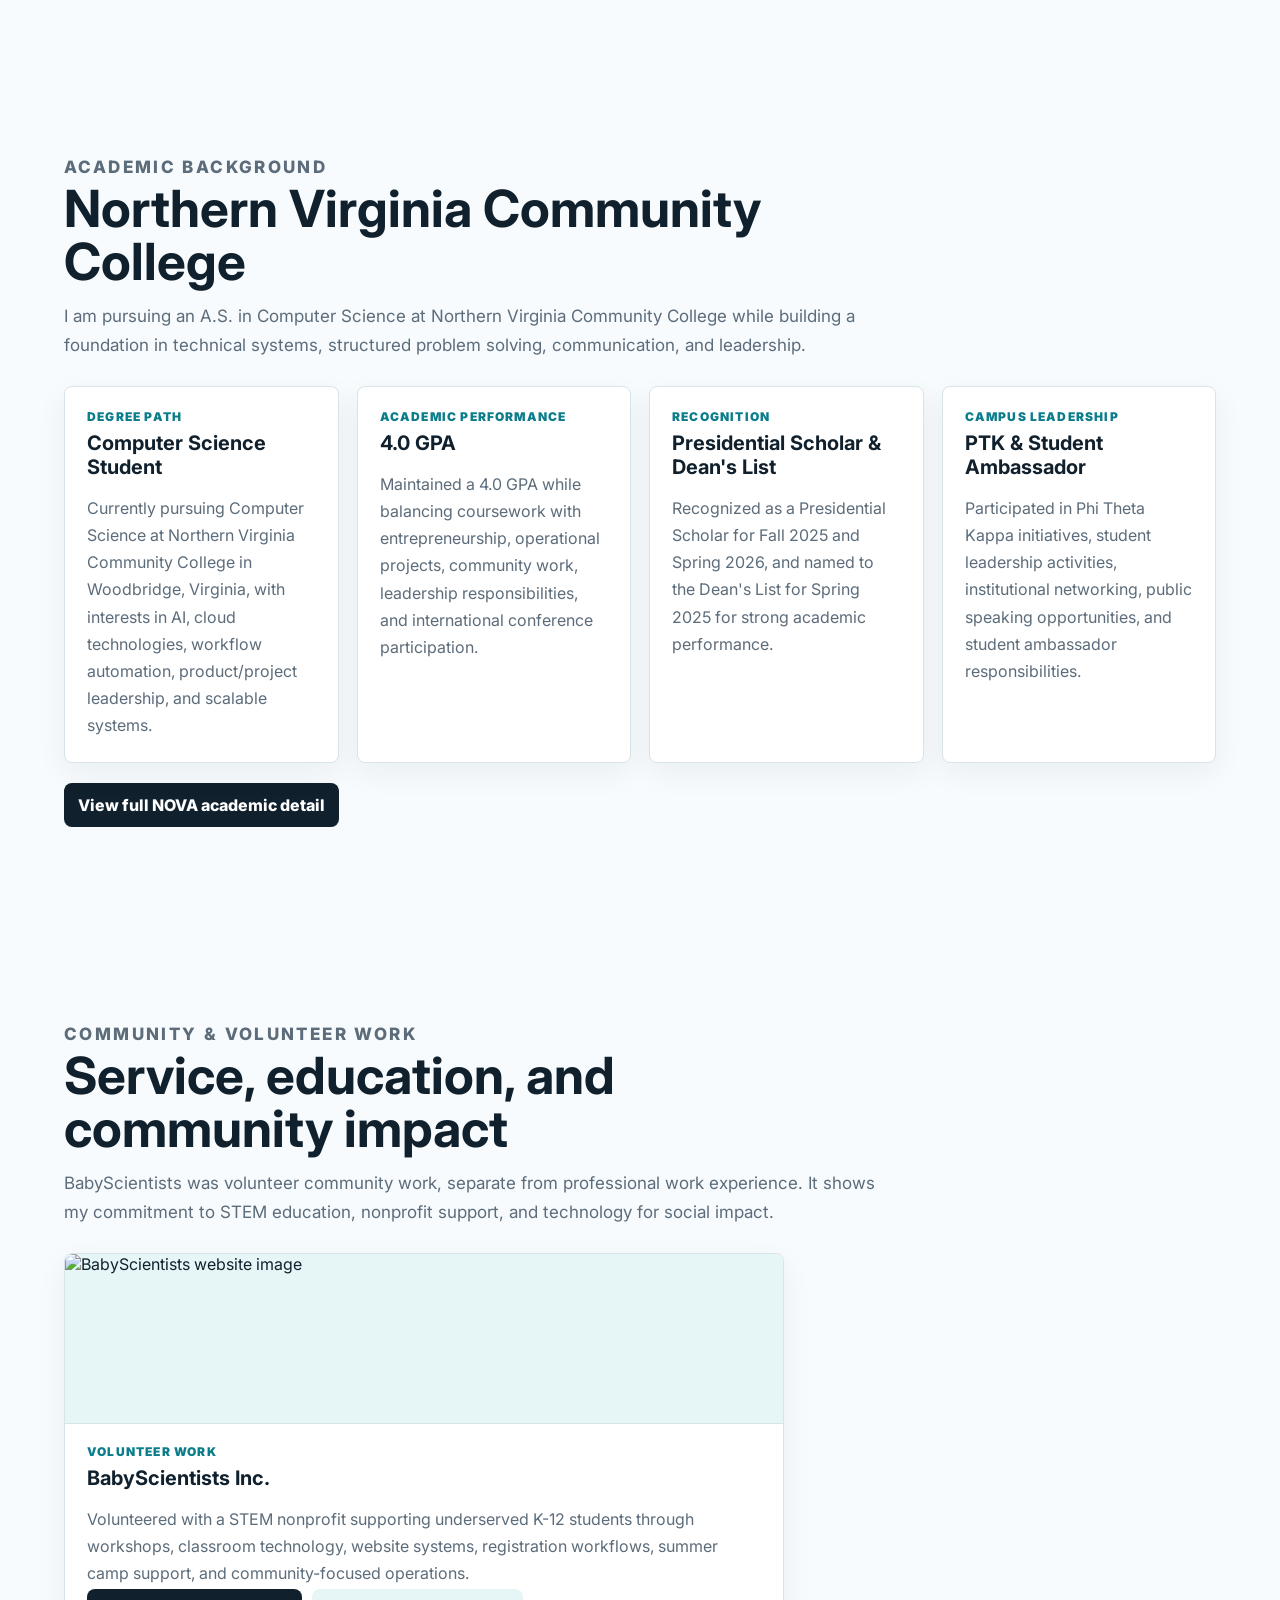
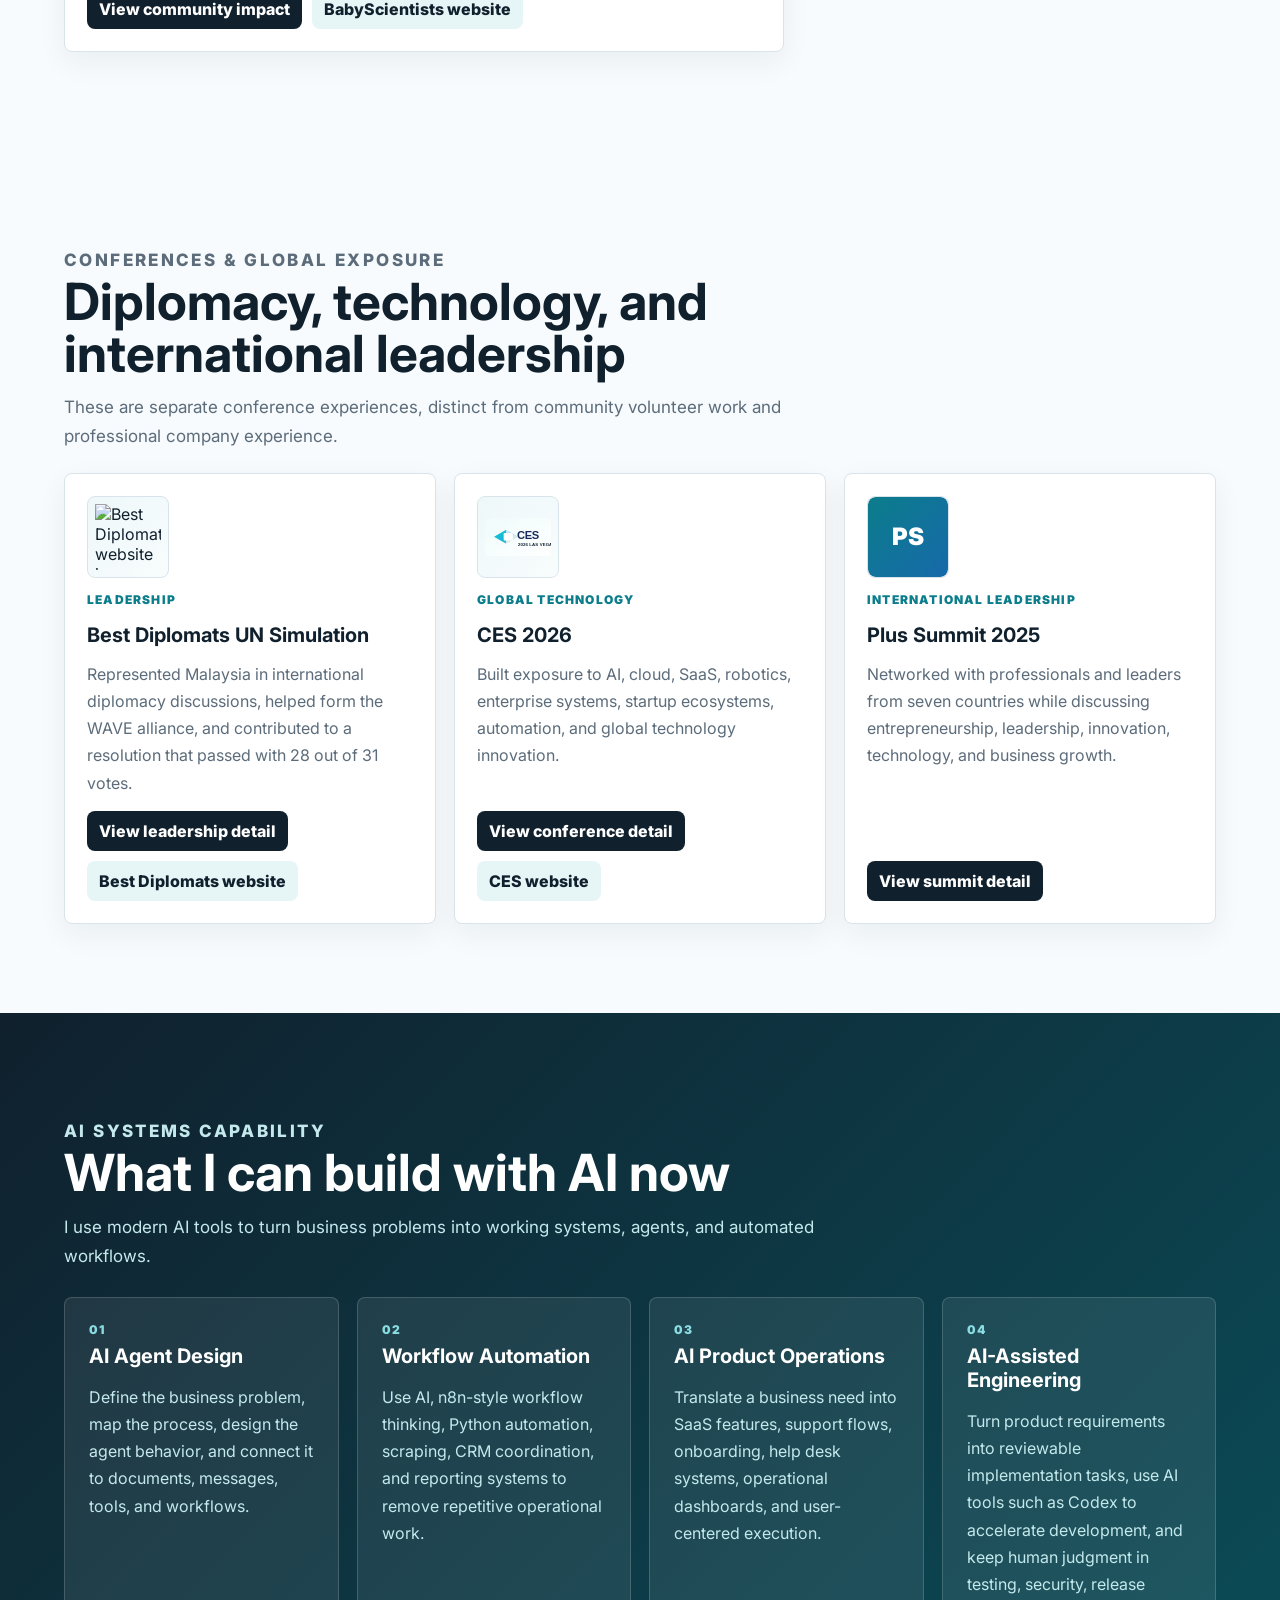
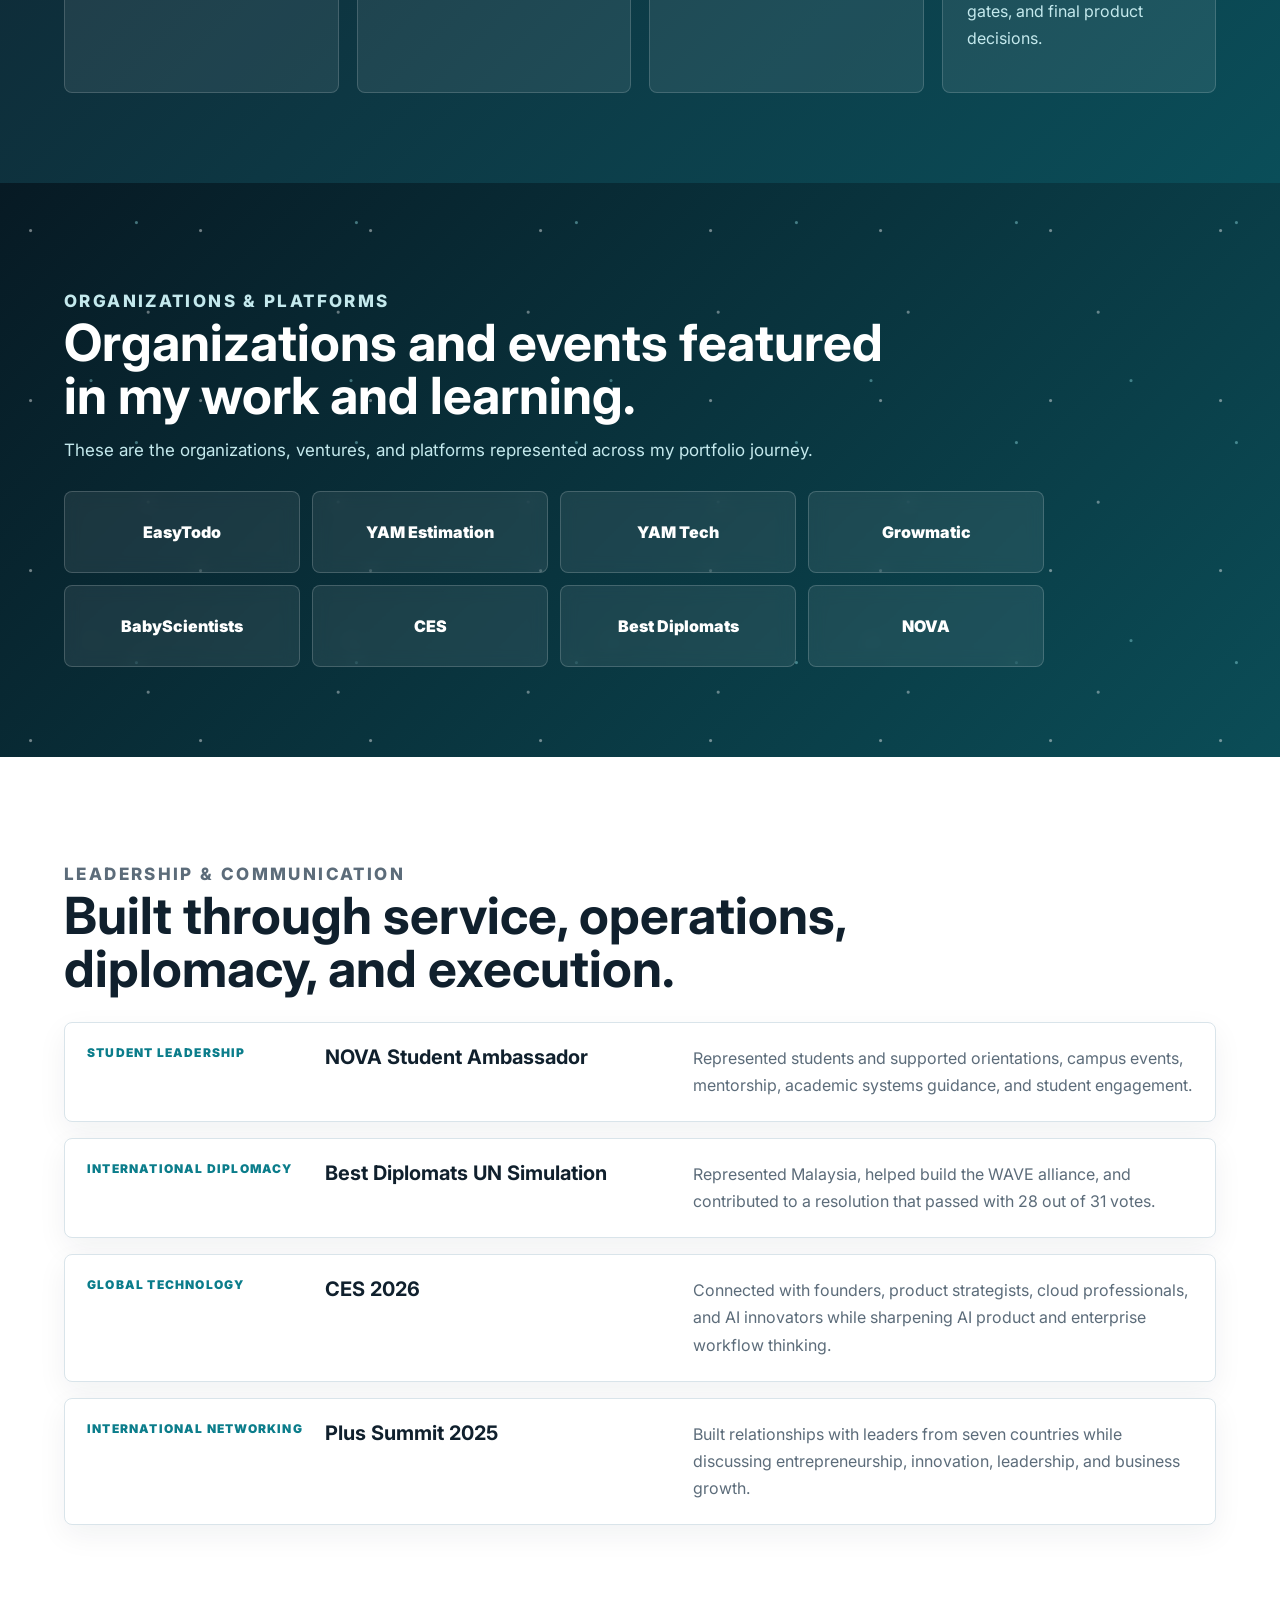
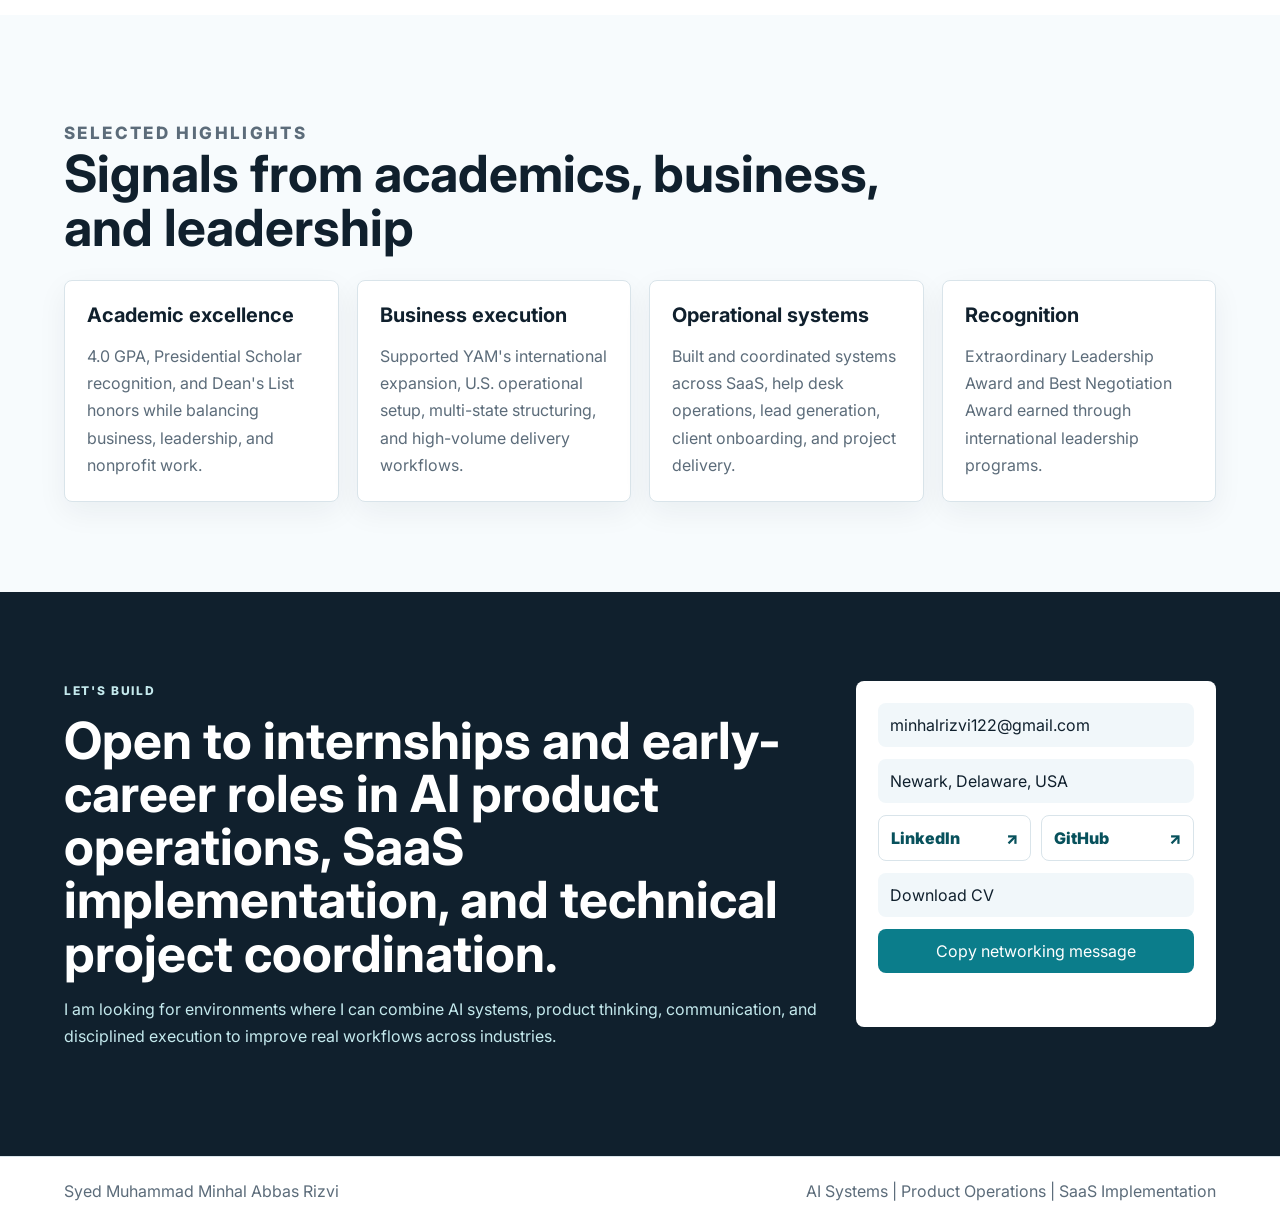
==== commit 7a9168d6: "Update self-reported AI token milestone to over 20 billion" ====
--- a/index.html
+++ b/index.html
@@ -103,7 +103,7 @@
             <dd>Team estimate/design records</dd>
           </div>
           <div>
-            <dt data-counter-value="16000000000" data-counter-format="compact" data-counter-prefix="≈" data-counter-label="Approximately 16 billion AI tokens used">≈16B</dt>
+            <dt data-counter-value="20000000000" data-counter-format="compact" data-counter-suffix="+" data-counter-label="More than 20 billion AI tokens used, self-reported estimate">20B+</dt>
             <dd>AI tokens used in Codex-assisted work</dd>
           </div>
         </dl>
@@ -204,10 +204,10 @@
         <div class="ai-activity-layout">
           <dl class="ai-activity-metrics" aria-label="AI build metrics">
             <div class="ai-activity-metric ai-activity-metric-primary">
-              <dt data-activity-metric="tokens" data-counter-value="16000000000" data-counter-format="compact" data-counter-prefix="≈" data-counter-label="Approximately 16 billion AI tokens">≈16B</dt>
+              <dt data-activity-metric="tokens" data-counter-value="20000000000" data-counter-format="compact" data-counter-suffix="+" data-counter-label="More than 20 billion AI tokens, self-reported estimate">20B+</dt>
               <dd>
                 AI tokens directed through Codex-assisted work
-                <small data-activity-token-note>Self-reported working estimate · updated Aug 31, 2026</small>
+                <small data-activity-token-note>Self-reported working estimate · updated Sep 16, 2026</small>
               </dd>
             </div>
             <div class="ai-activity-metric">
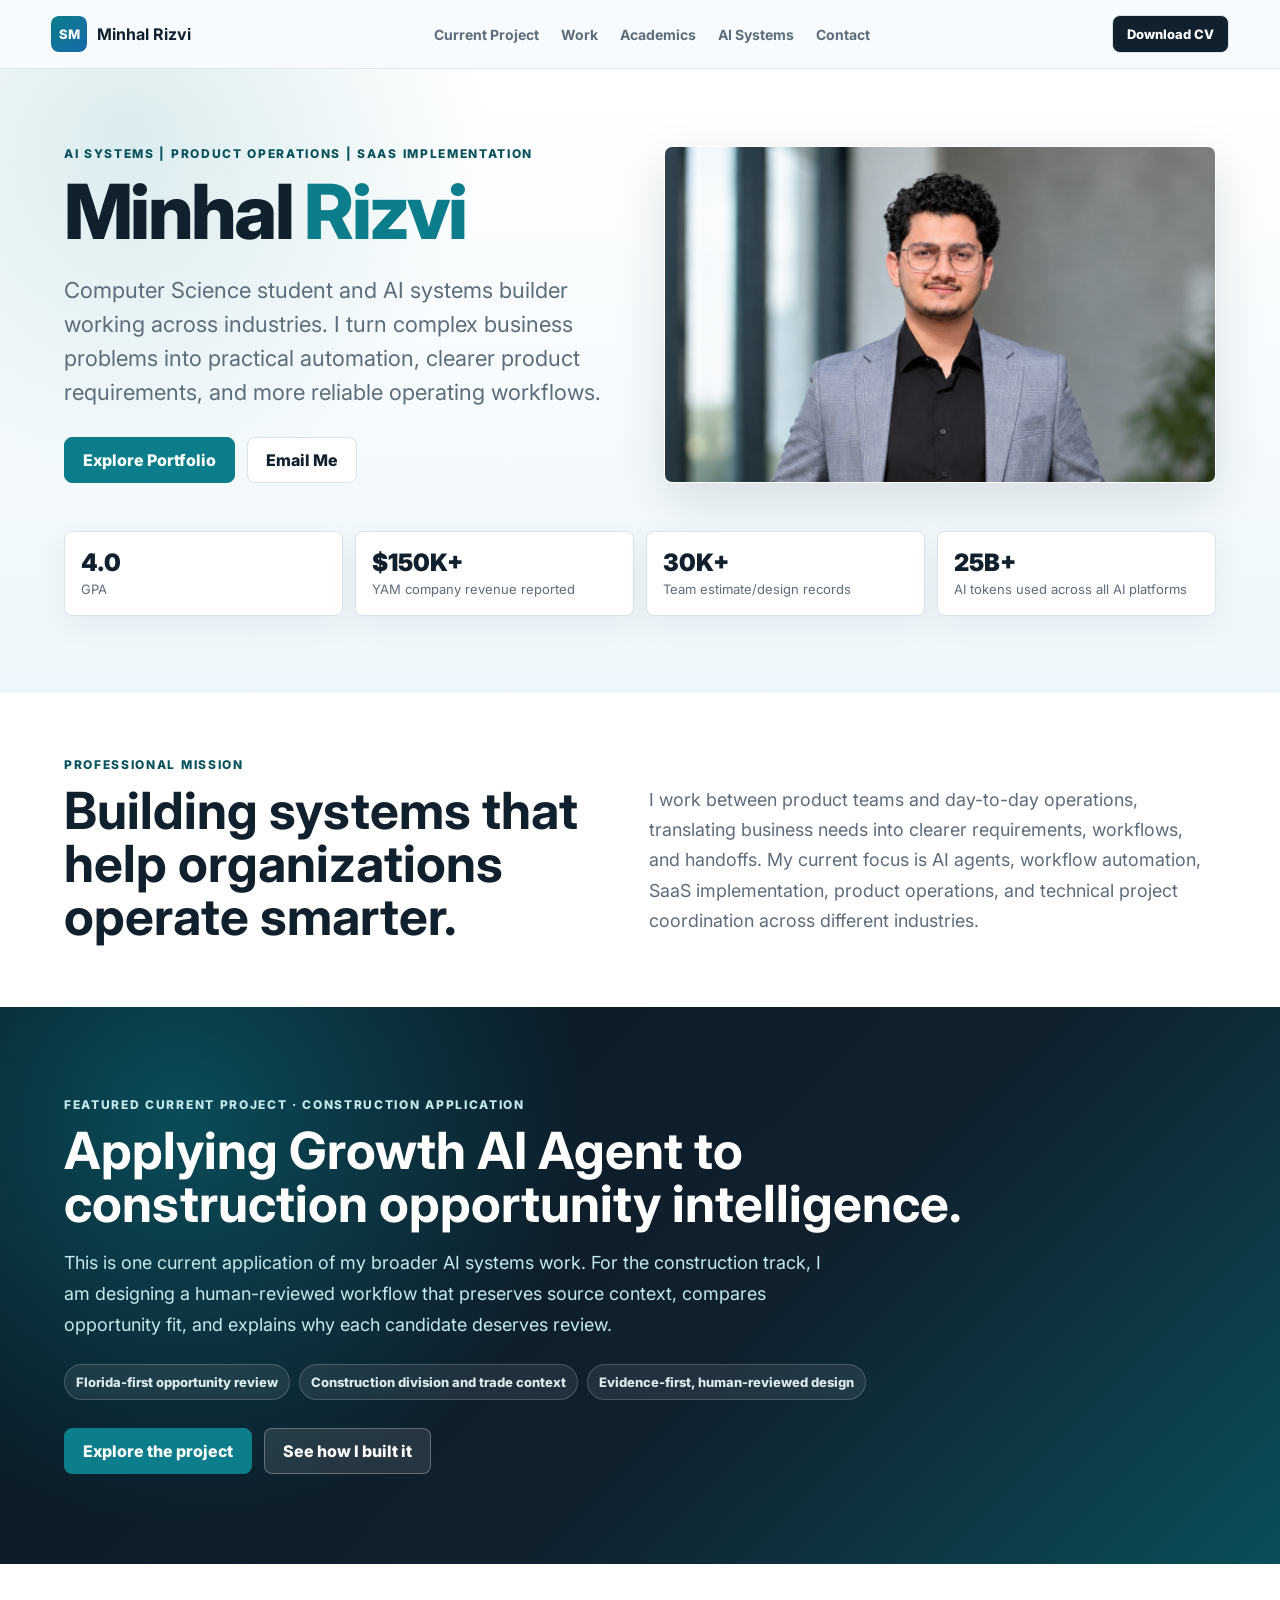
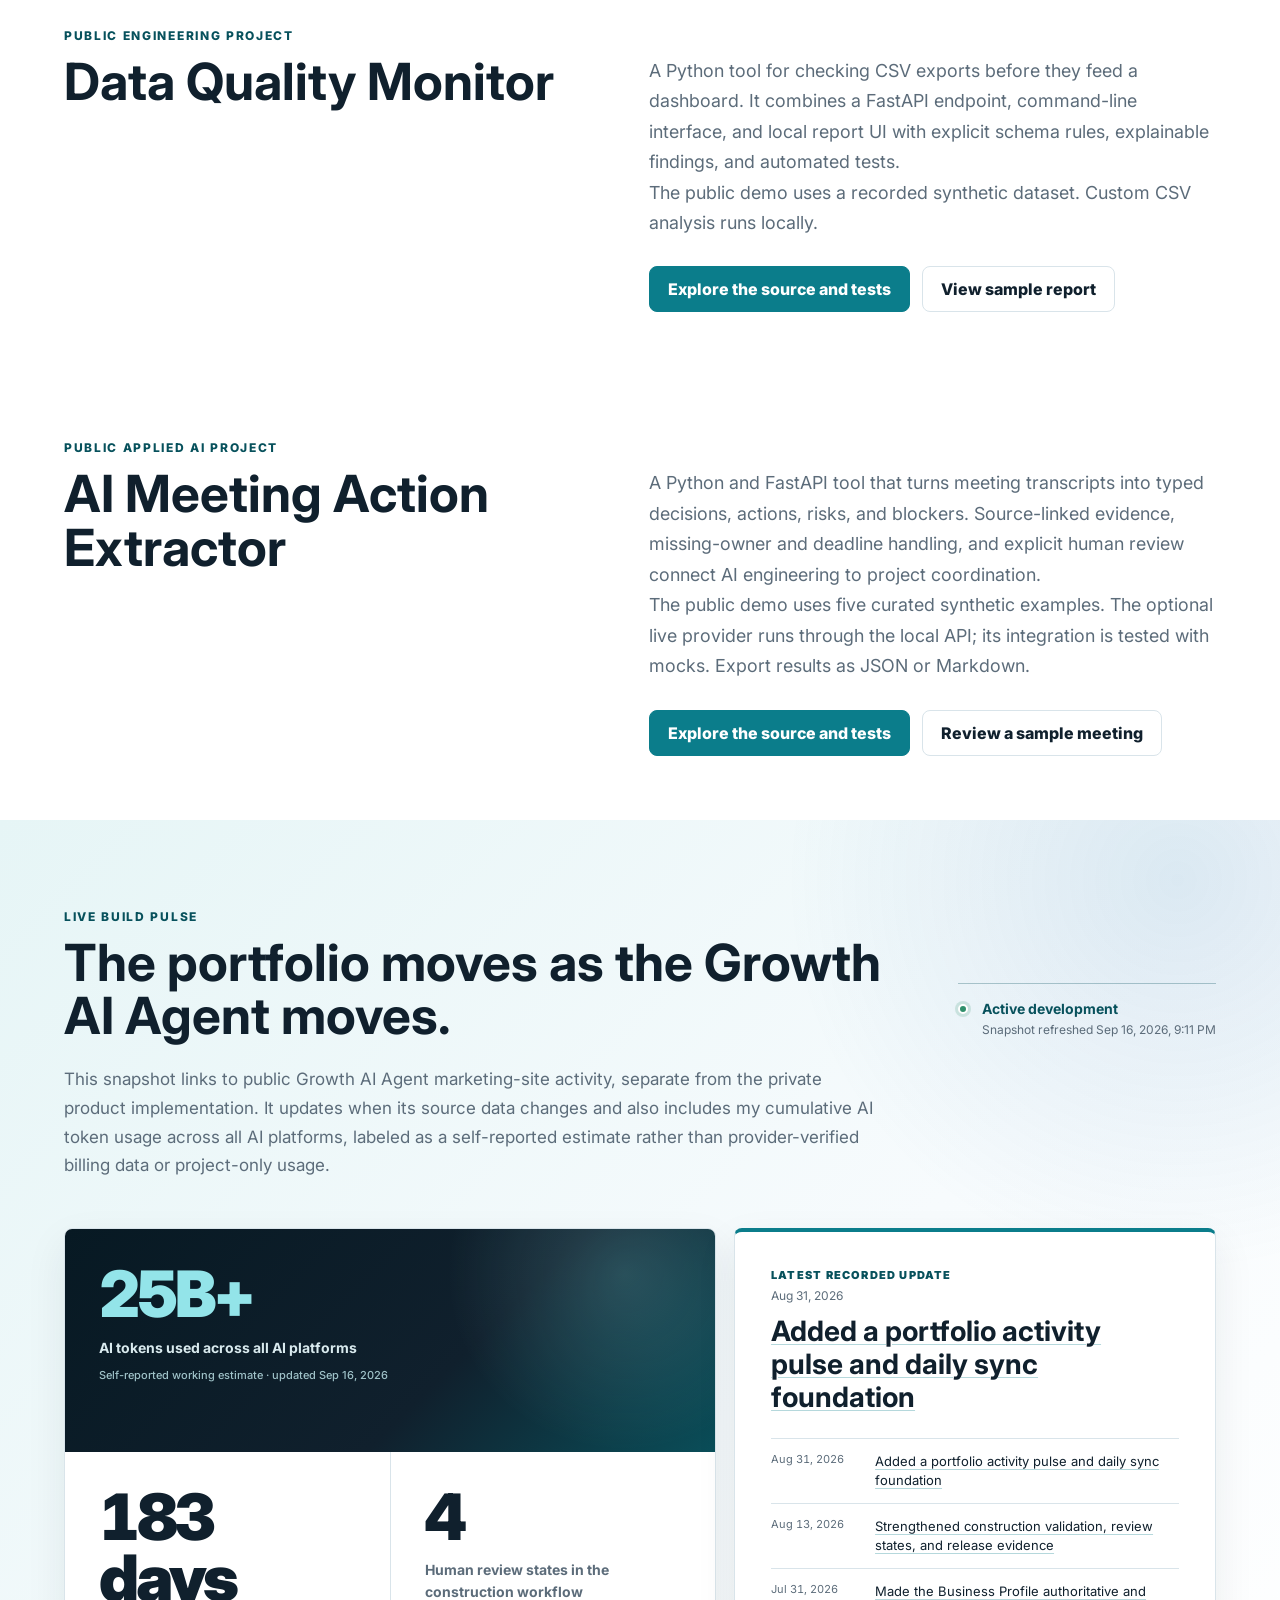
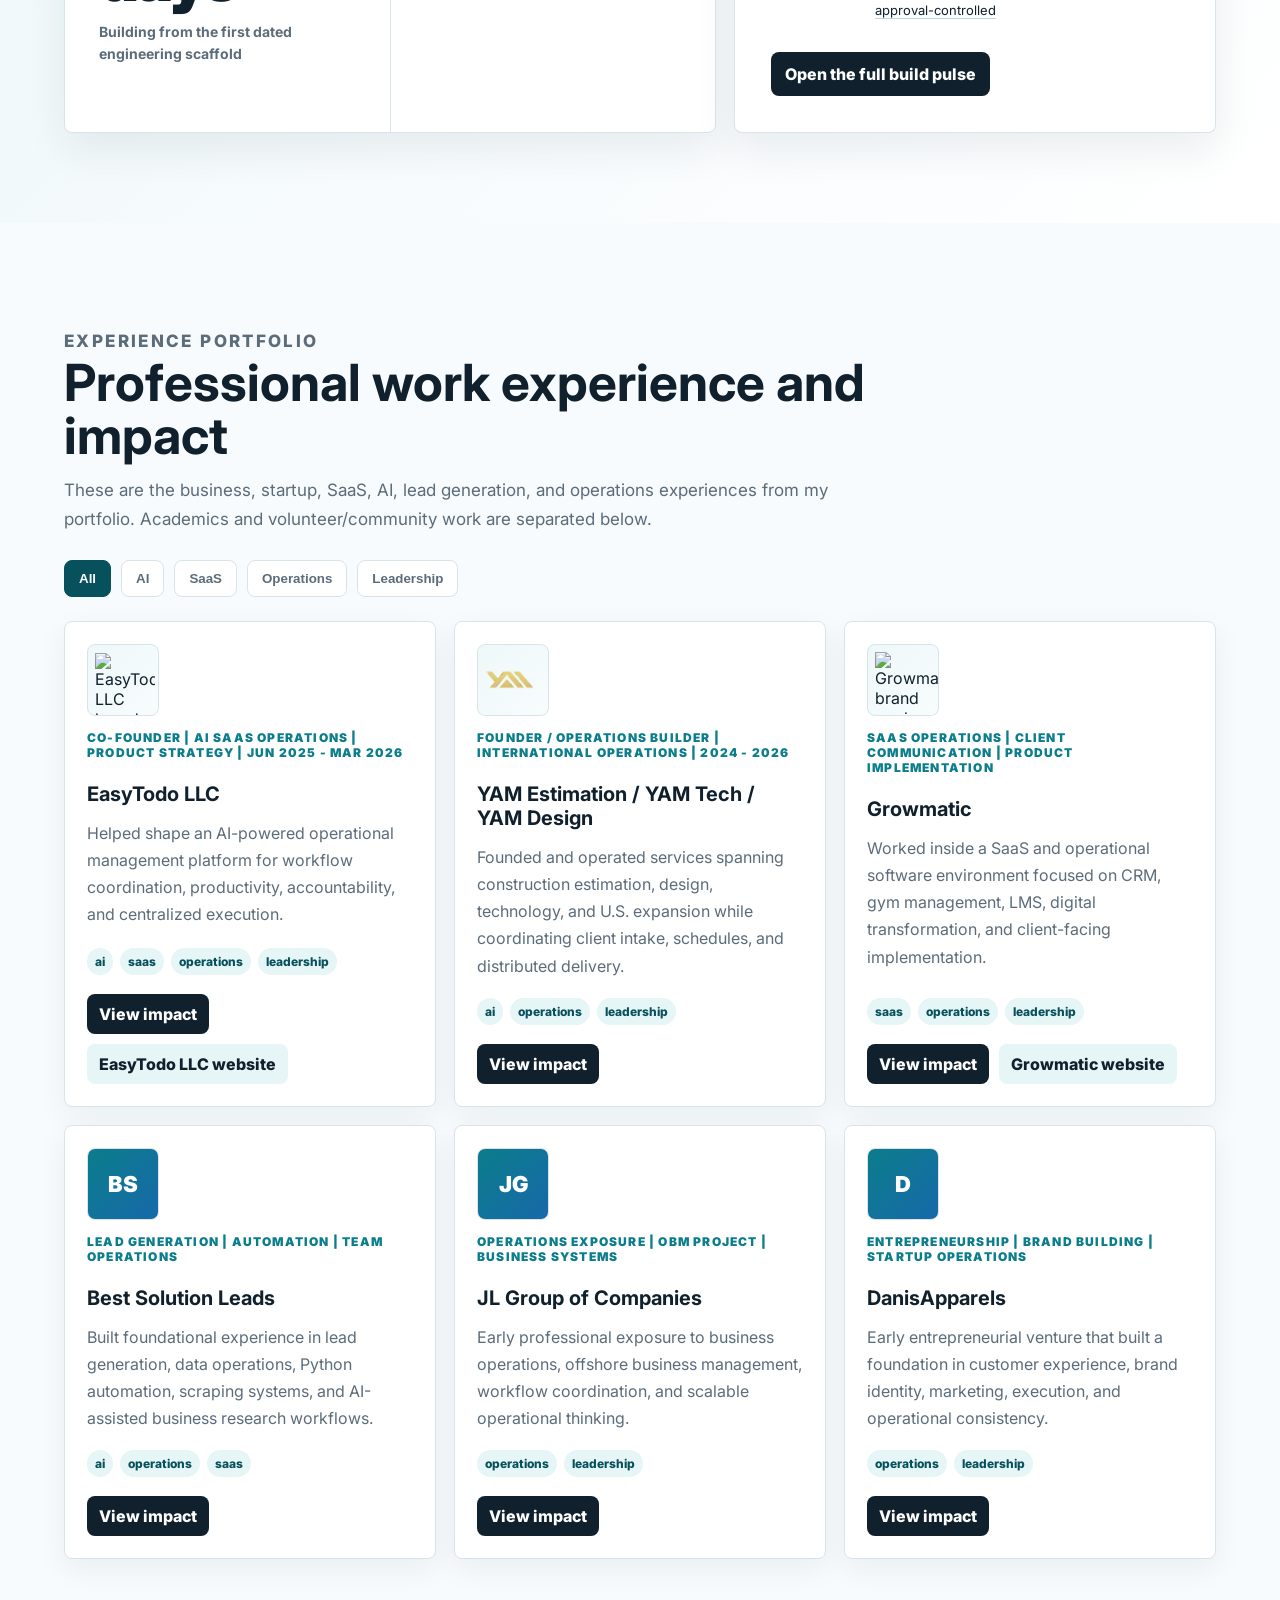
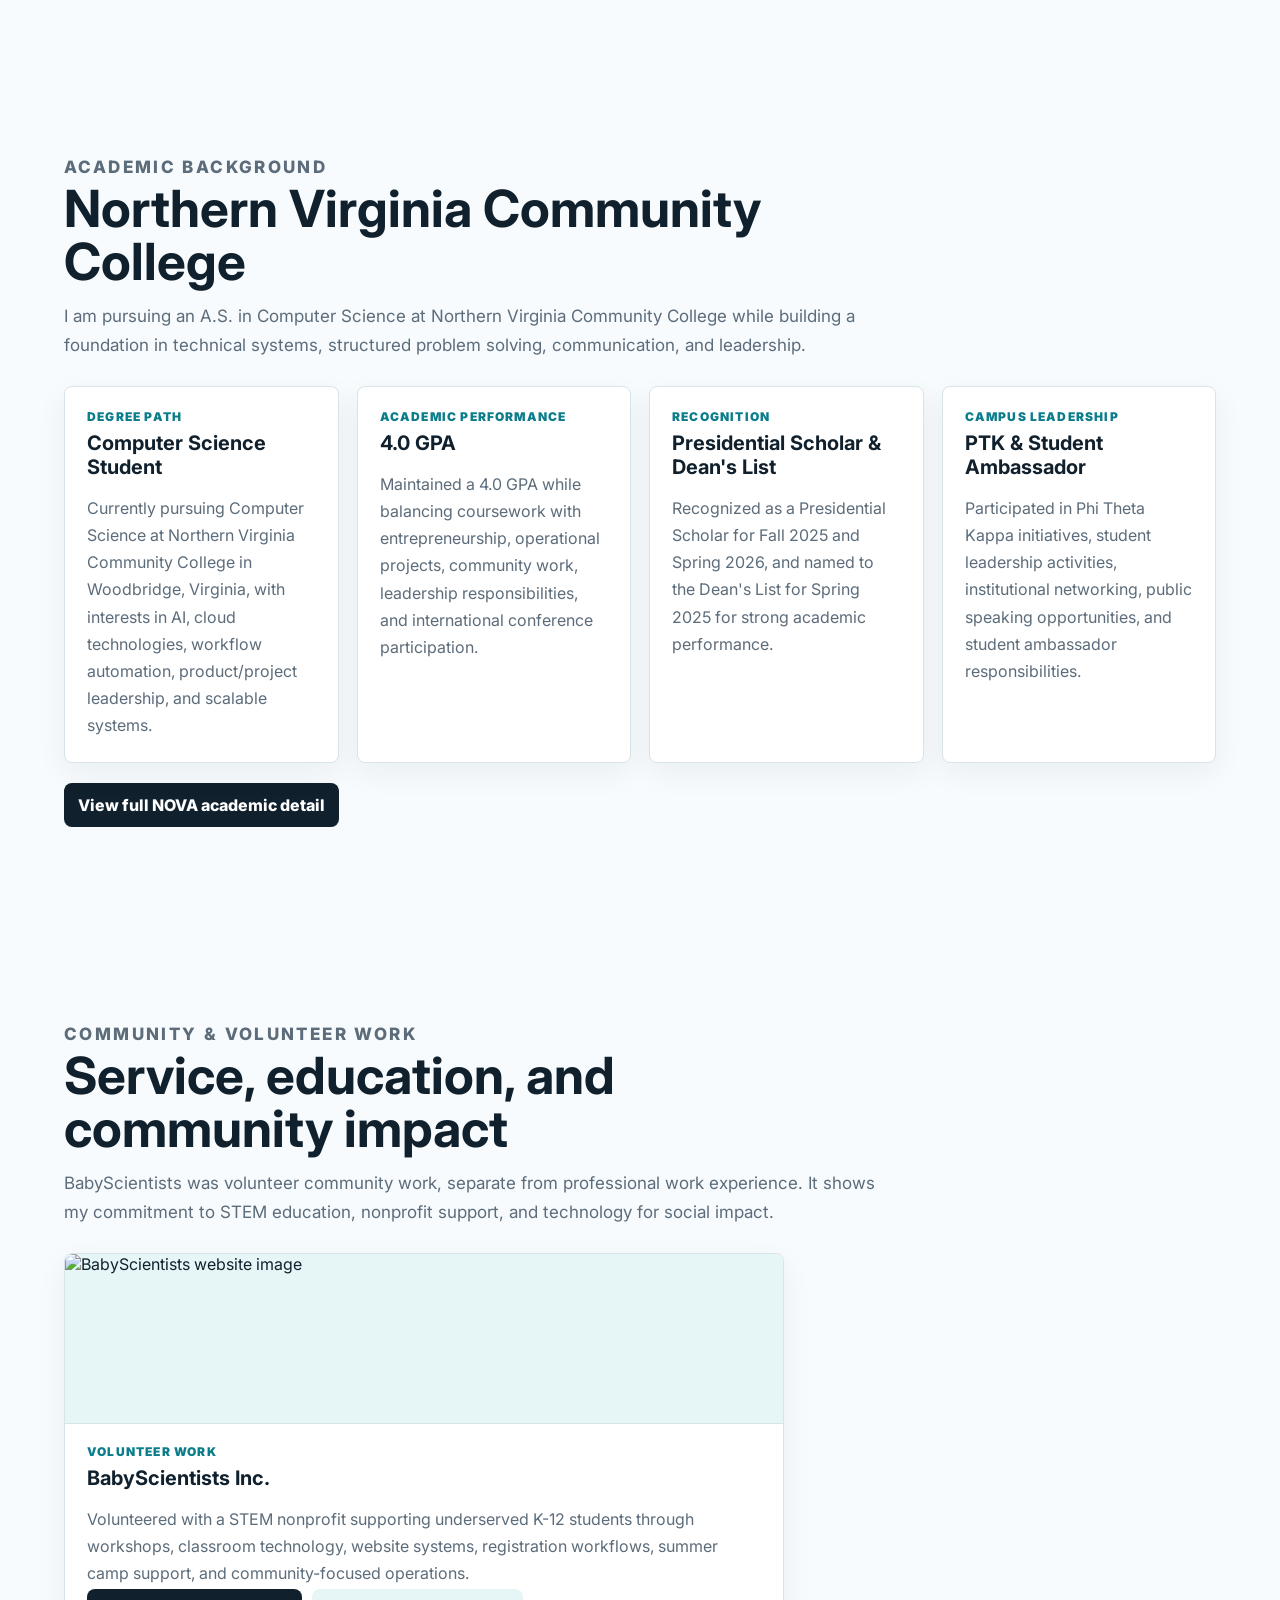
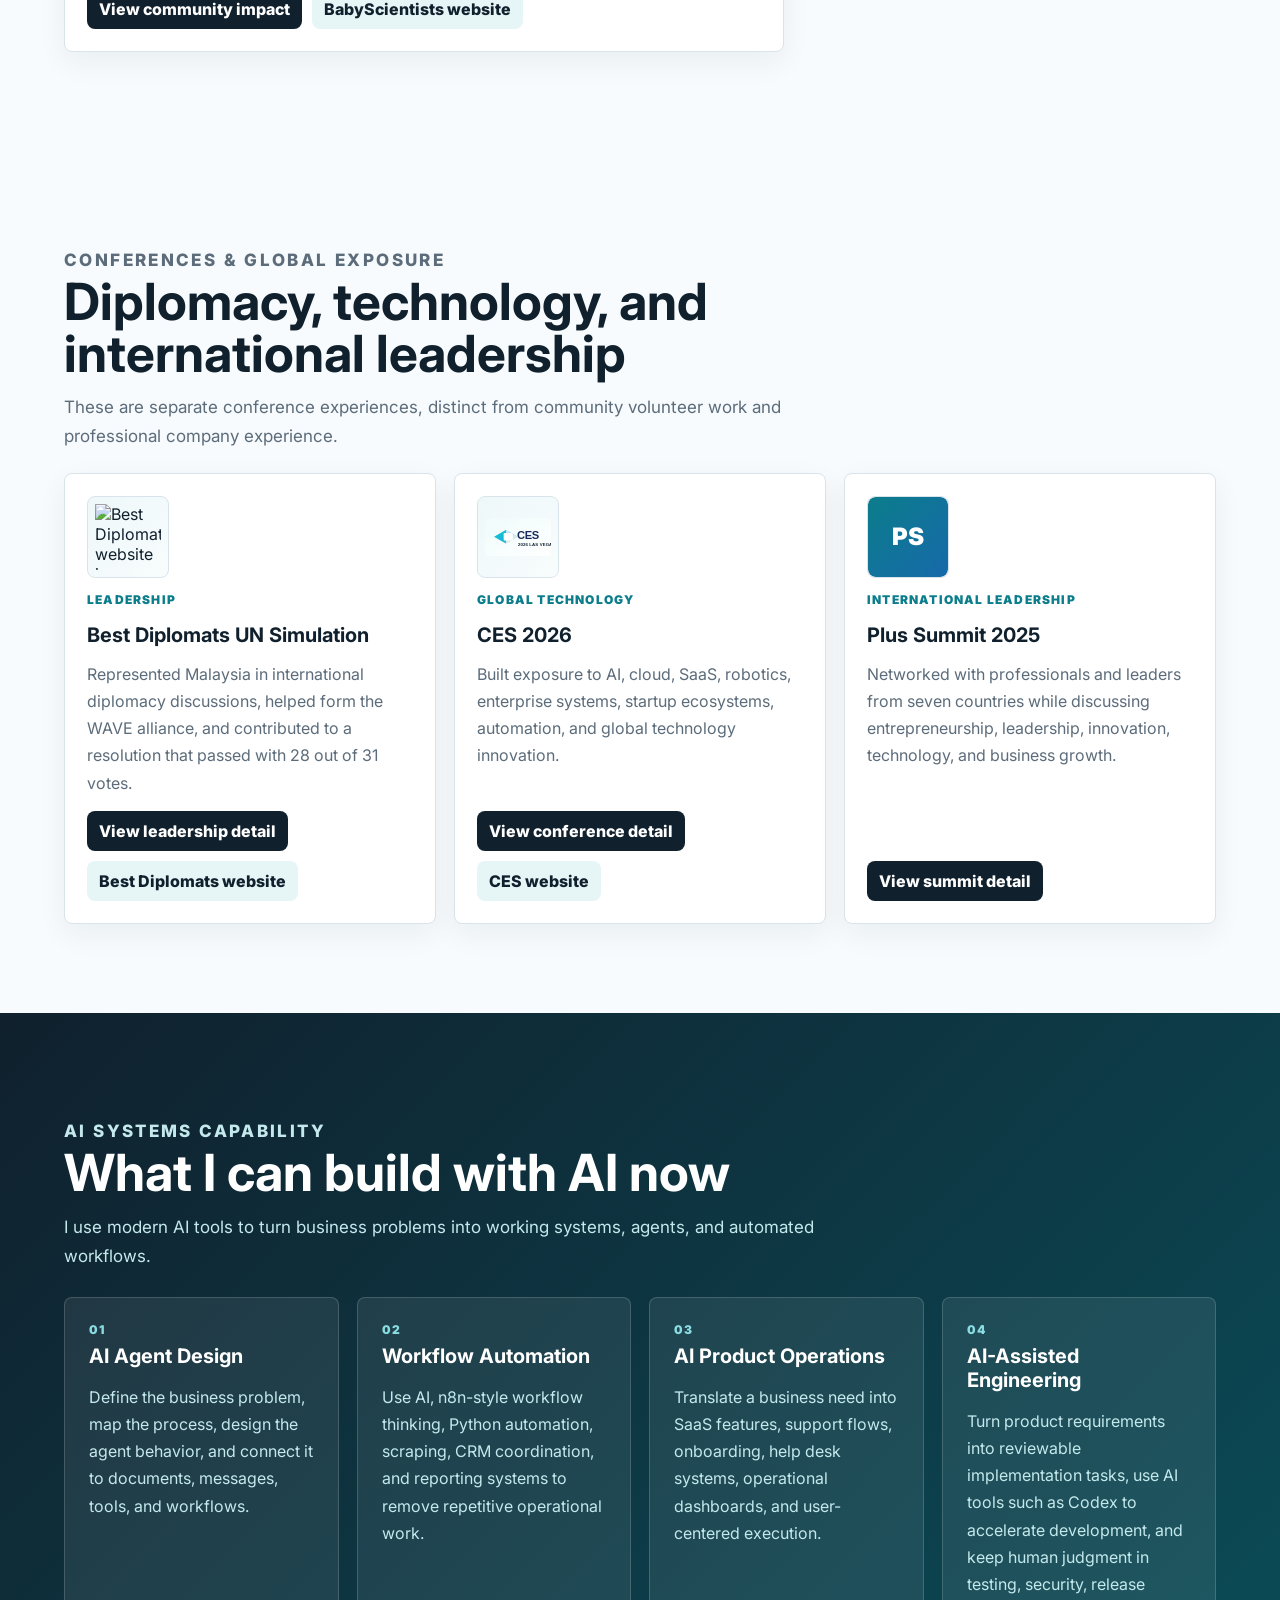
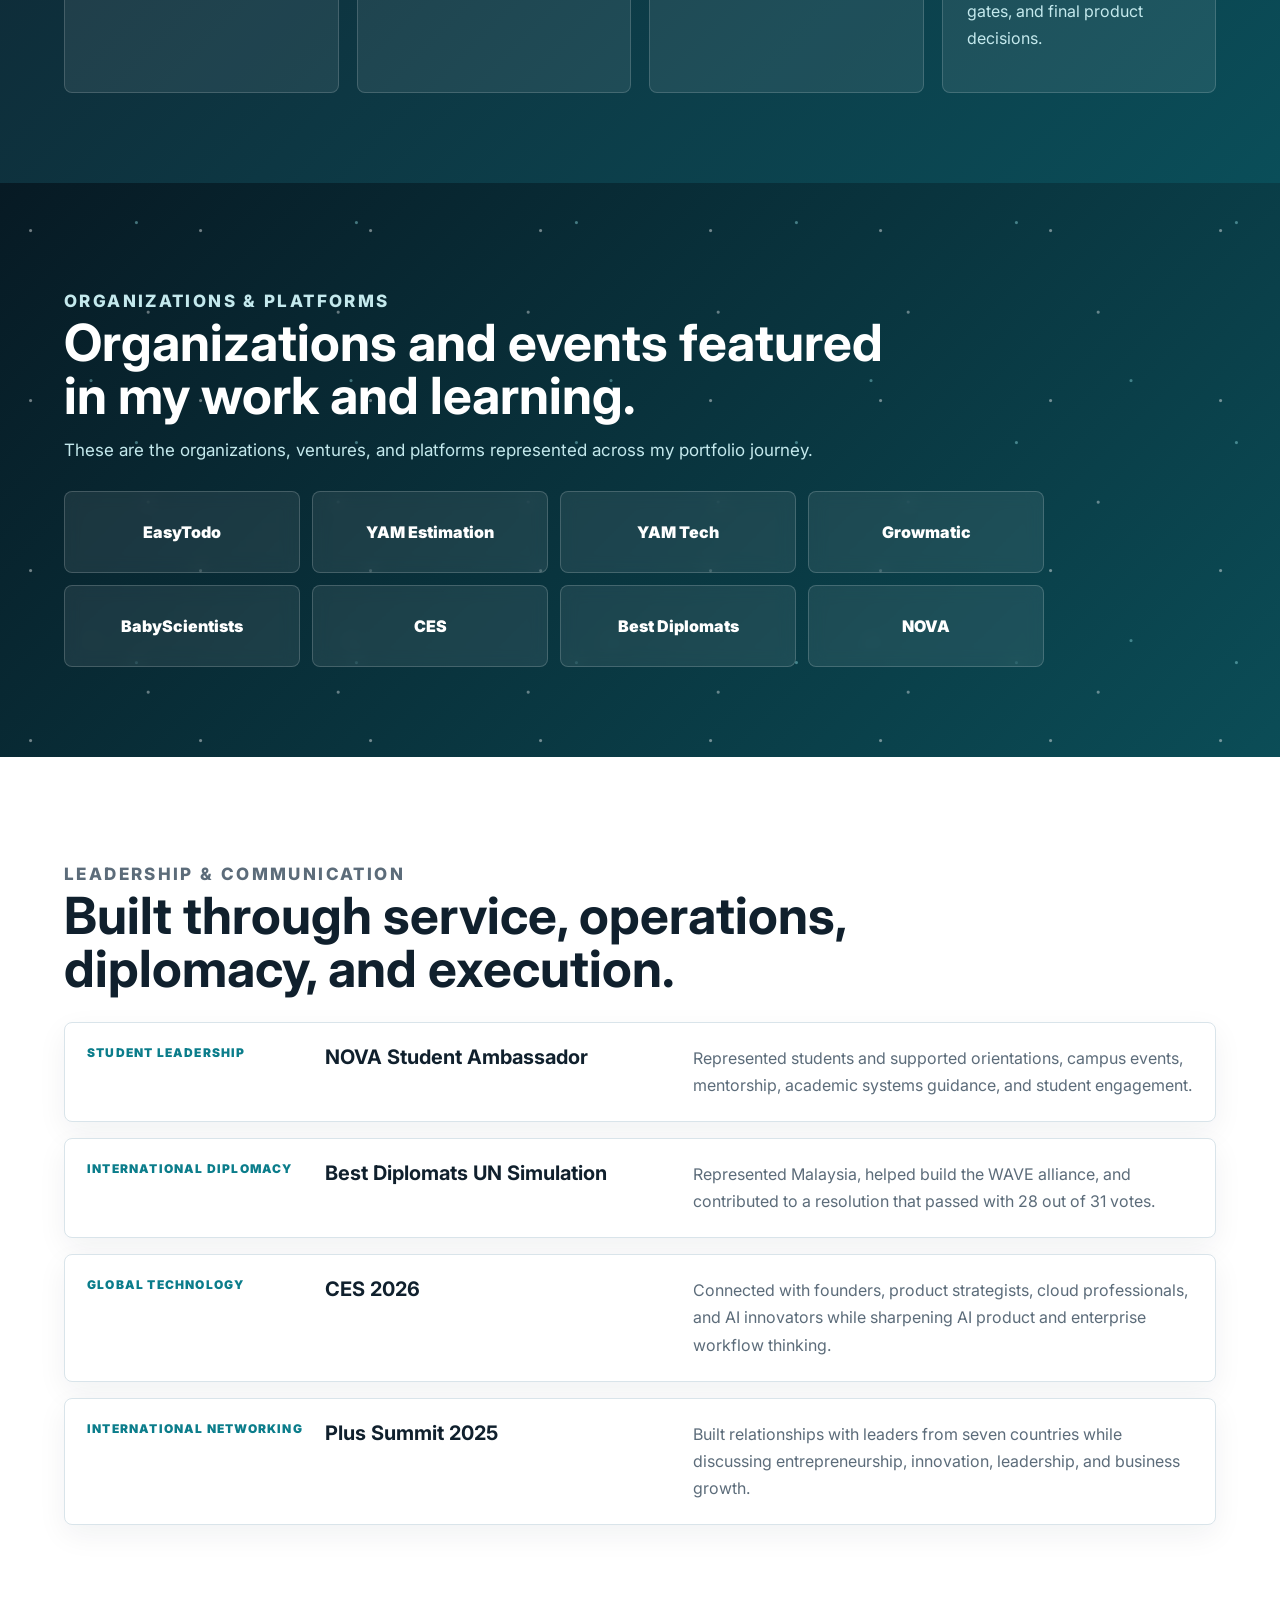
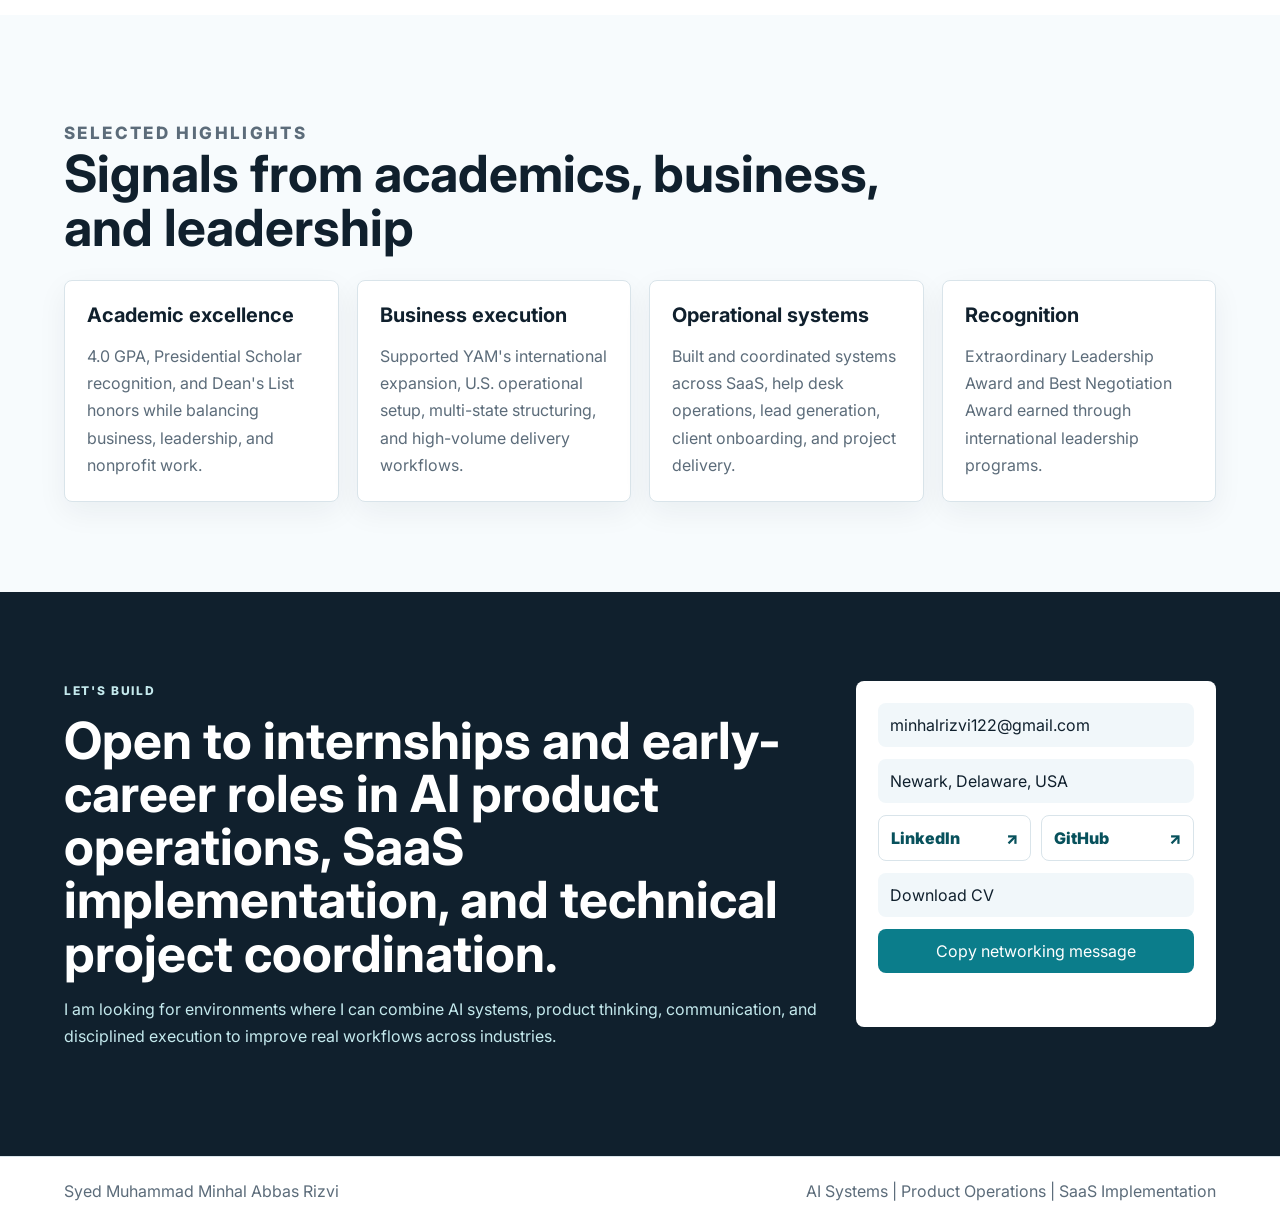
==== commit 9ed70989: "Show 25B+ self-reported AI tokens across all platforms" ====
--- a/index.html
+++ b/index.html
@@ -103,8 +103,8 @@
             <dd>Team estimate/design records</dd>
           </div>
           <div>
-            <dt data-counter-value="20000000000" data-counter-format="compact" data-counter-suffix="+" data-counter-label="More than 20 billion AI tokens used, self-reported estimate">20B+</dt>
-            <dd>AI tokens used in Codex-assisted work</dd>
+            <dt data-counter-value="25000000000" data-counter-format="compact" data-counter-suffix="+" data-counter-label="More than 25 billion AI tokens used across all AI platforms, self-reported estimate">25B+</dt>
+            <dd>AI tokens used across all AI platforms</dd>
           </div>
         </dl>
       </section>
@@ -198,15 +198,15 @@
         <p class="ai-activity-lede">
           This snapshot links to public Growth AI Agent marketing-site activity, separate from
           the private product implementation. It updates when its source data changes and also
-          records the scale of the Codex-assisted work behind the product, with estimates labeled
-          clearly rather than presented as provider-verified billing data.
+          includes my cumulative AI token usage across all AI platforms, labeled as a
+          self-reported estimate rather than provider-verified billing data or project-only usage.
         </p>
         <div class="ai-activity-layout">
           <dl class="ai-activity-metrics" aria-label="AI build metrics">
             <div class="ai-activity-metric ai-activity-metric-primary">
-              <dt data-activity-metric="tokens" data-counter-value="20000000000" data-counter-format="compact" data-counter-suffix="+" data-counter-label="More than 20 billion AI tokens, self-reported estimate">20B+</dt>
+              <dt data-activity-metric="tokens" data-counter-value="25000000000" data-counter-format="compact" data-counter-suffix="+" data-counter-label="More than 25 billion AI tokens used across all AI platforms, self-reported estimate">25B+</dt>
               <dd>
-                AI tokens directed through Codex-assisted work
+                AI tokens used across all AI platforms
                 <small data-activity-token-note>Self-reported working estimate · updated Sep 16, 2026</small>
               </dd>
             </div>
@@ -569,6 +569,6 @@
 
     <script src="./experiences.js"></script>
     <script src="./app.js"></script>
-    <script src="./activity.js"></script>
+    <script src="./activity.js?v=20260916-25b"></script>
   </body>
 </html>
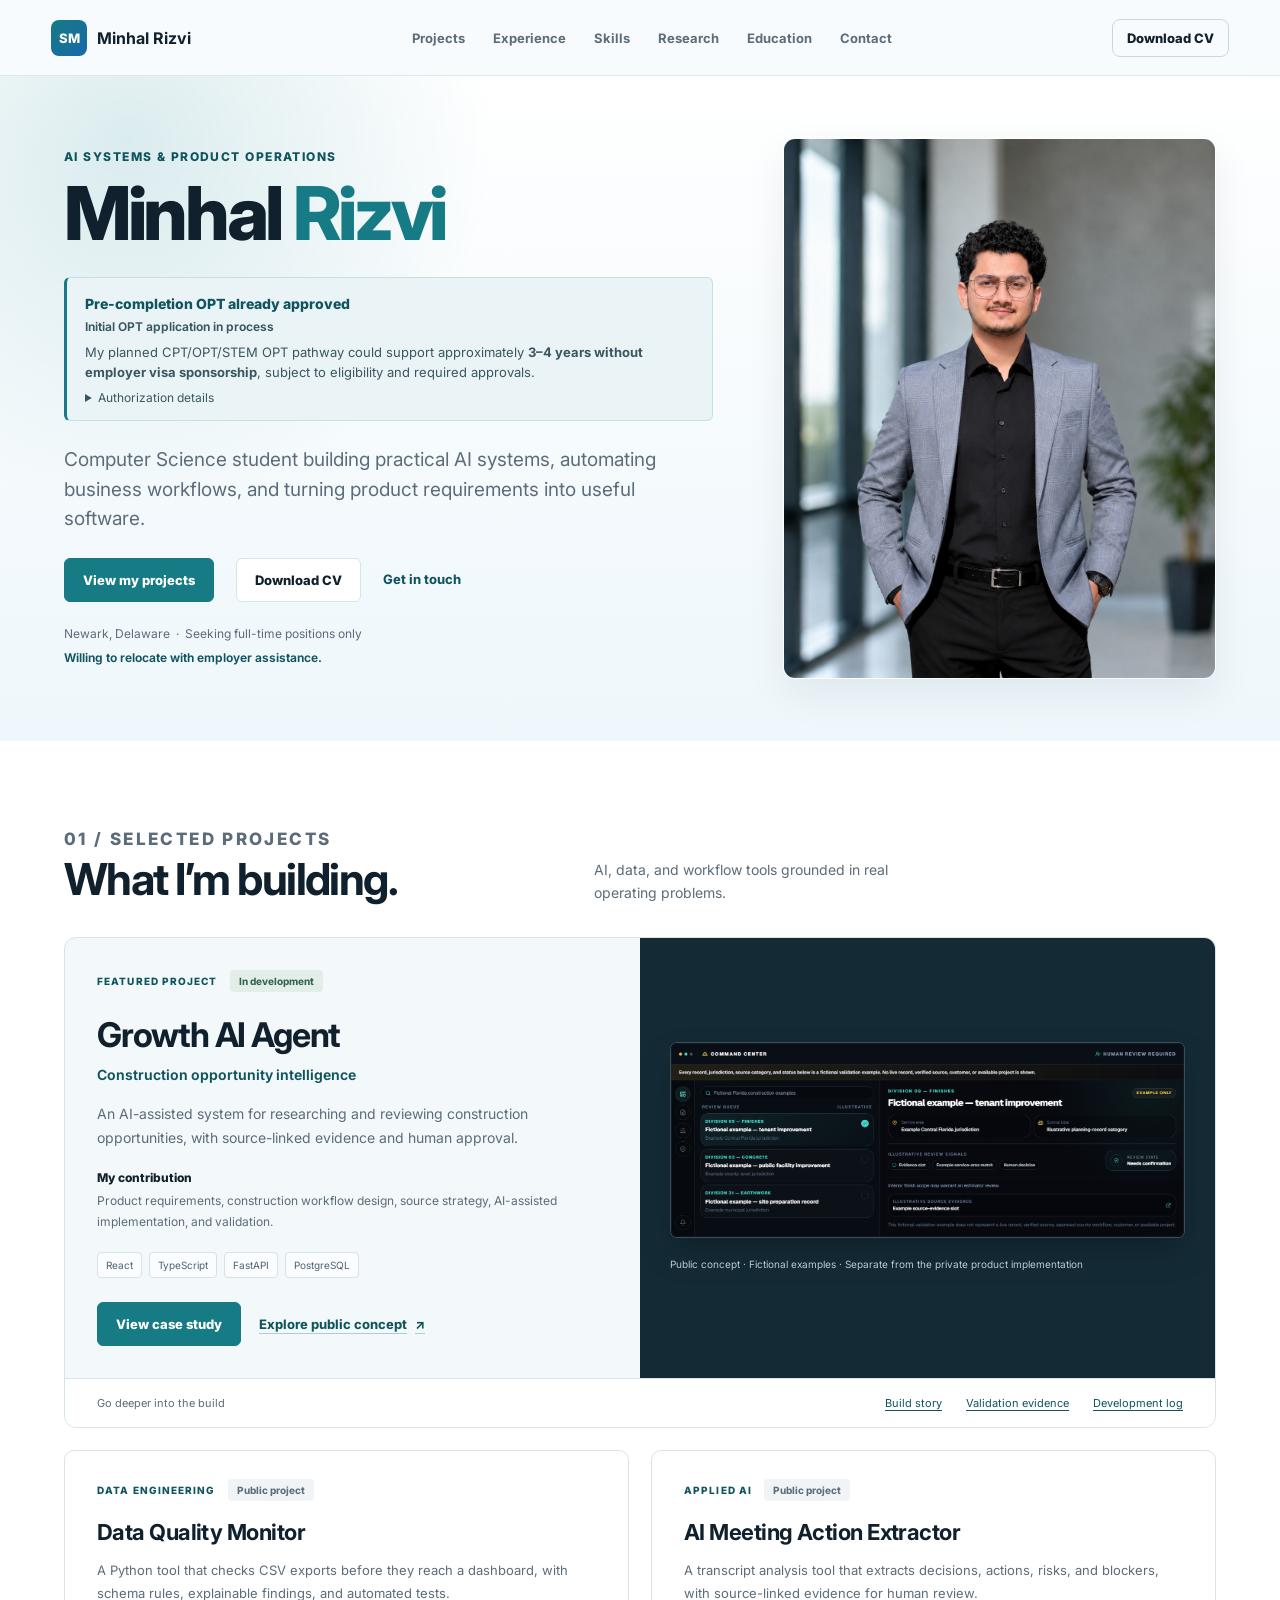
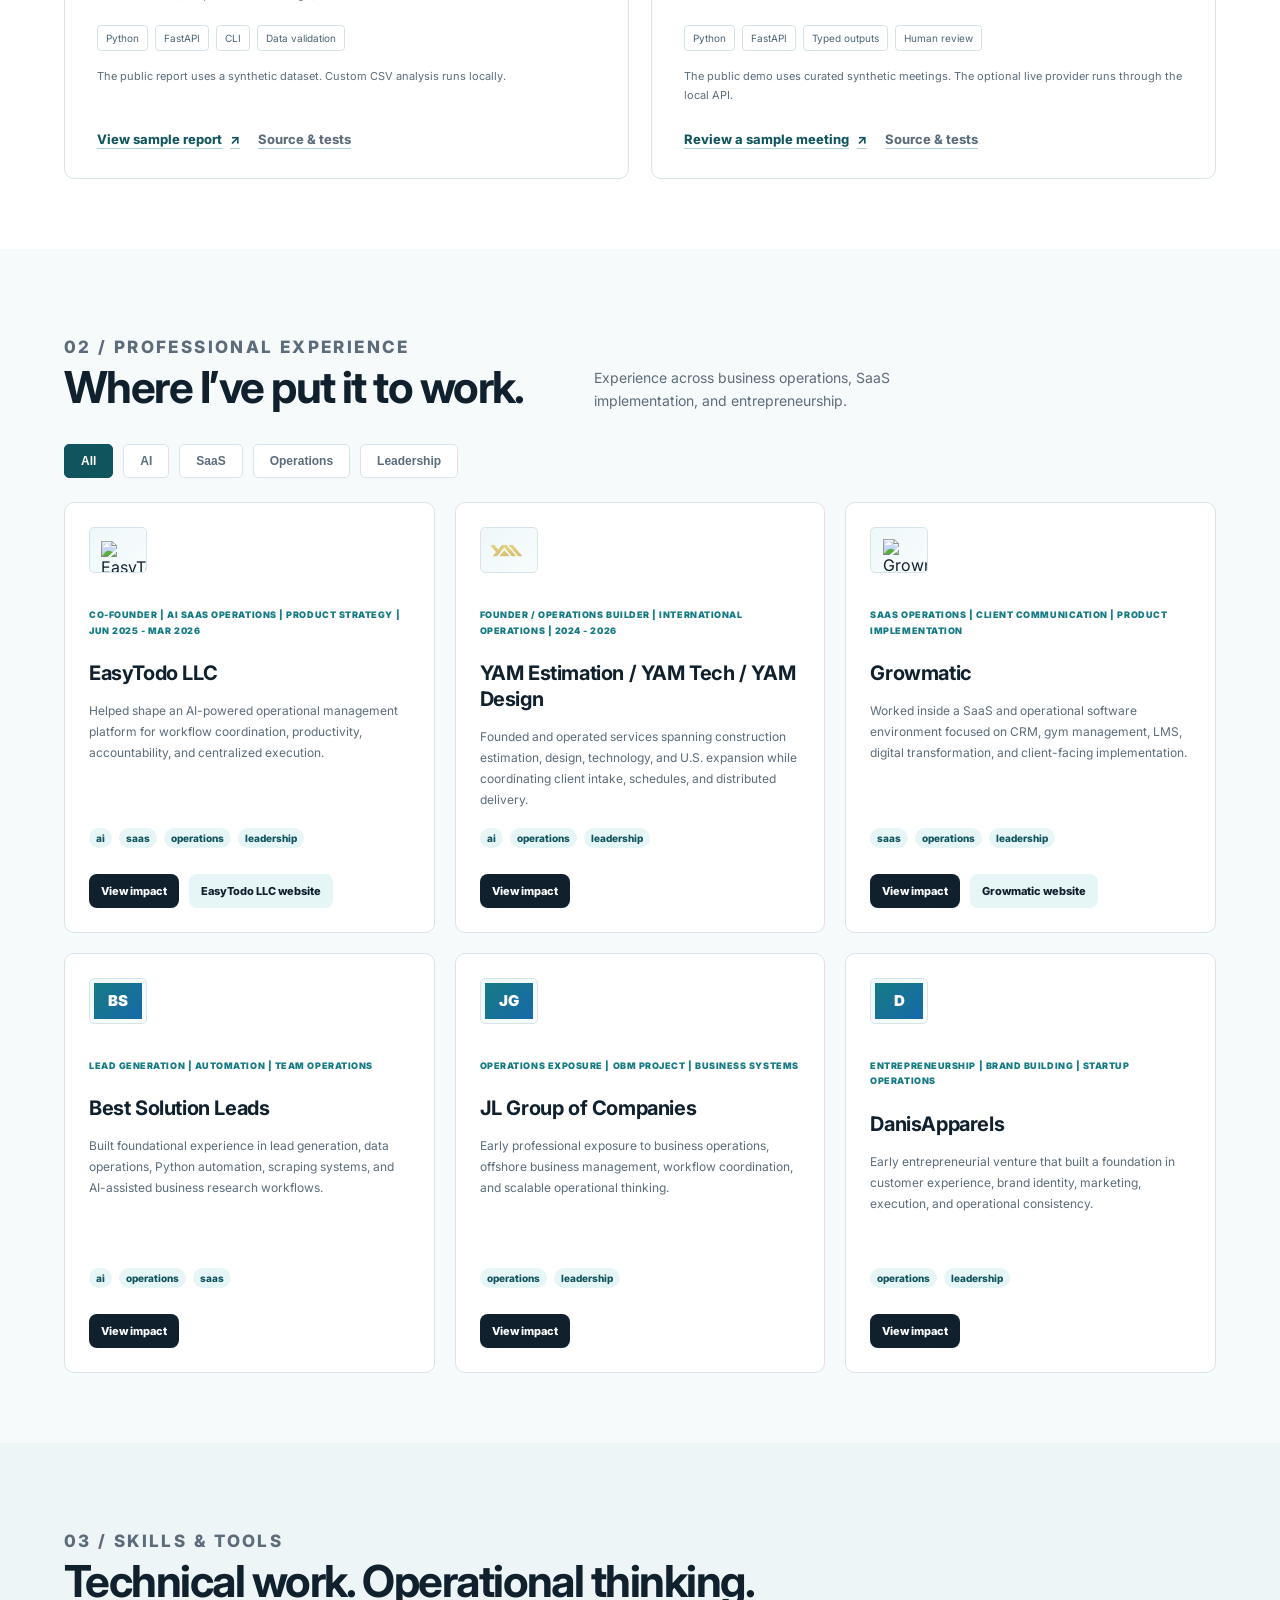
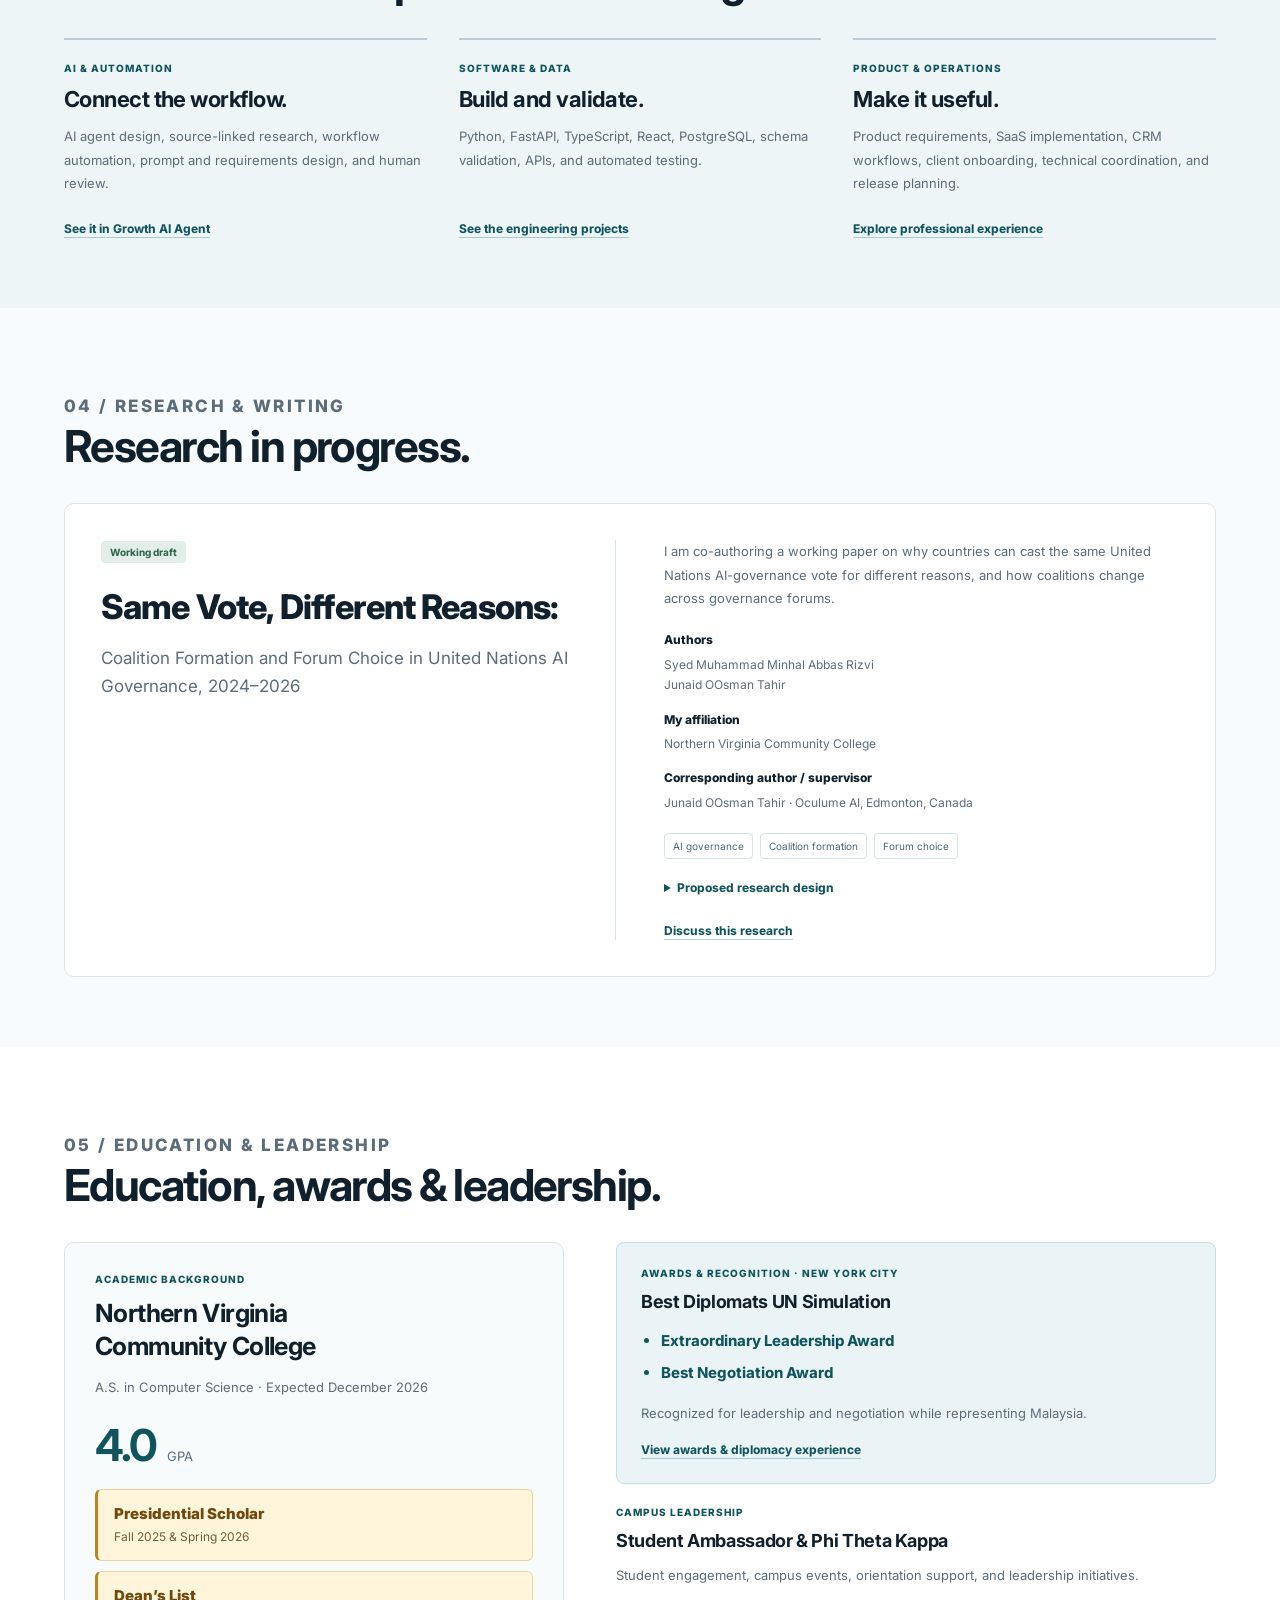
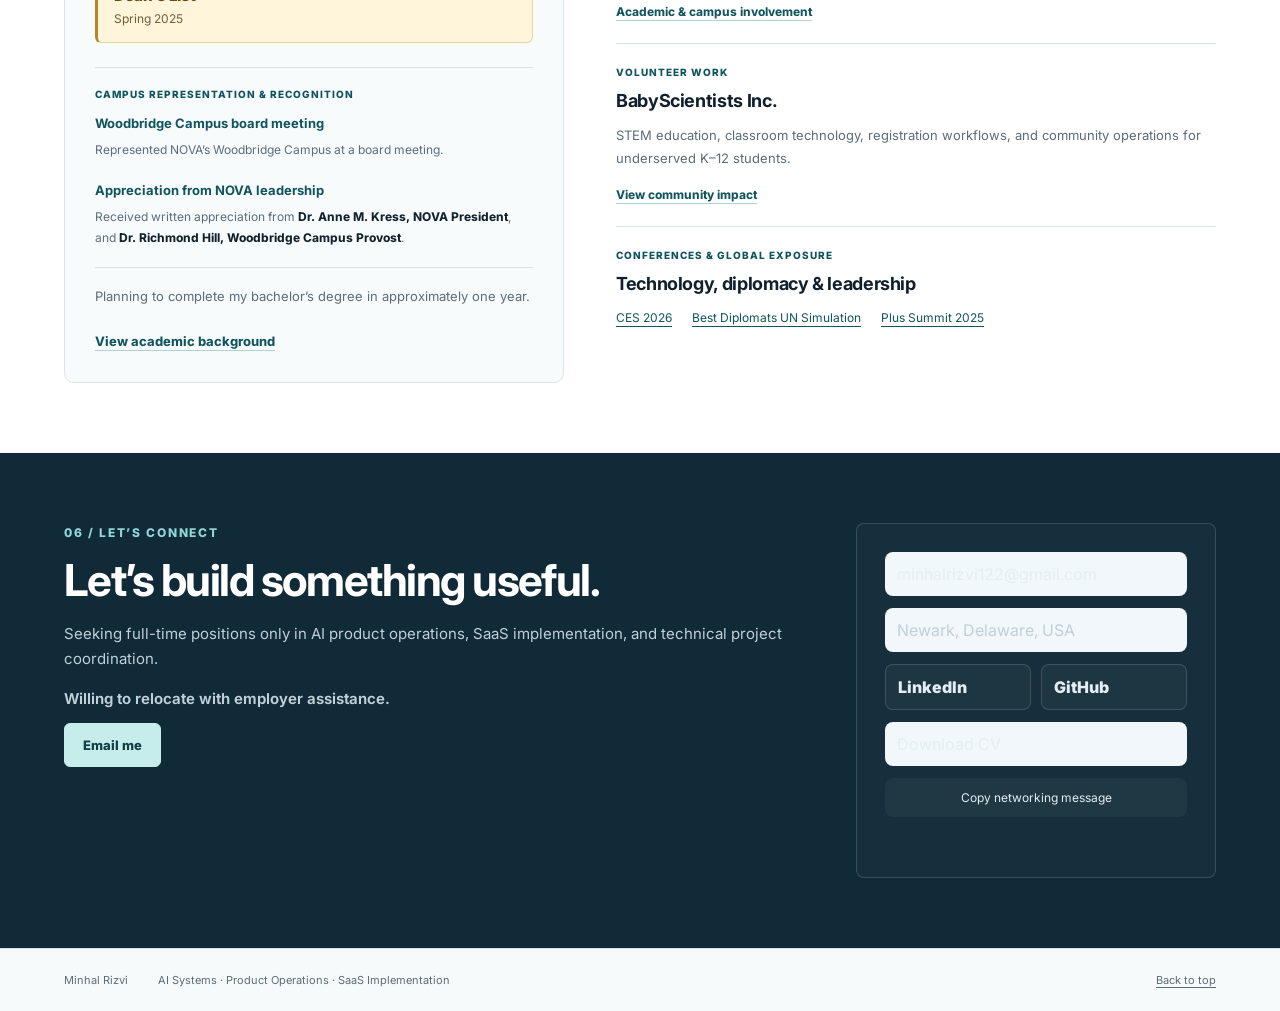
==== commit 28332195: "Refresh portfolio layout, research, recognition, and CV" ====
--- a/index.html
+++ b/index.html
@@ -33,6 +33,7 @@
     />
     <link rel="stylesheet" href="./styles.css" />
     <link rel="stylesheet" href="./growth-ai-agent.css" />
+    <link rel="stylesheet" href="./homepage.css" />
     <script type="application/ld+json">
       {
         "@context": "https://schema.org",
@@ -54,521 +55,158 @@
       }
     </script>
   </head>
-  <body>
+  <body class="portfolio-home">
     <a class="skip-link" href="#top">Skip to main content</a>
     <header class="site-header">
-      <a class="brand" href="#top" aria-label="Go to home">
-        <span>SM</span>
-        <strong>Minhal Rizvi</strong>
-      </a>
-      <nav class="nav" aria-label="Main navigation">
-        <a href="#project">Current Project</a>
-        <a href="#work">Work</a>
-        <a href="#academics">Academics</a>
-        <a href="#ai">AI Systems</a>
-        <a href="#contact">Contact</a>
+      <a class="brand" href="#top" aria-label="Go to home"><span>SM</span><strong>Minhal Rizvi</strong></a>
+      <button class="nav-toggle" type="button" aria-controls="primary-nav" aria-expanded="false">Menu</button>
+      <nav class="nav" id="primary-nav" aria-label="Main navigation">
+        <a href="#projects">Projects</a><a href="#work">Experience</a><a href="#ai">Skills</a><a href="#research">Research</a><a href="#academics">Education</a><a href="#contact">Contact</a>
       </nav>
-      <a class="header-cta shiny-button" href="./assets/Syed-Minhal-Abbas-Rizvi-CV.pdf" download>Download CV</a>
+      <a class="header-cta" href="./assets/Syed-Minhal-Abbas-Rizvi-CV.pdf" download>Download CV</a>
     </header>
 
     <main id="top">
-      <section class="hero">
+      <section class="hero" aria-labelledby="hero-title">
         <div class="hero-copy">
-          <p class="eyebrow">AI Systems | Product Operations | SaaS Implementation</p>
-          <h1 class="hero-name">Minhal <span>Rizvi</span></h1>
-          <p class="hero-text">
-            Computer Science student and AI systems builder working across industries. I turn
-            complex business problems into practical automation, clearer product requirements,
-            and more reliable operating workflows.
-          </p>
+          <p class="eyebrow">AI Systems &amp; Product Operations</p>
+          <h1 class="hero-name" id="hero-title">Minhal <span>Rizvi</span></h1>
+          <div class="authorization-card" aria-label="Work authorization">
+            <p class="authorization-status">Pre-completion OPT already approved</p>
+            <p class="authorization-pending">Initial OPT application in process</p>
+            <p>My planned CPT/OPT/STEM OPT pathway could support approximately <strong>3–4 years without employer visa sponsorship</strong>, subject to eligibility and required approvals.</p>
+            <details class="authorization-details">
+              <summary>Authorization details</summary>
+              <p>Pre-completion OPT approved. My initial OPT application is pending. Work must fall within the applicable authorization dates and conditions; future authorization requires eligibility and approval.</p>
+            </details>
+          </div>
+          <p class="hero-text" id="about">Computer Science student building practical AI systems, automating business workflows, and turning product requirements into useful software.</p>
           <div class="hero-actions">
-            <a class="primary shiny-button" href="#work">Explore Portfolio</a>
-            <a class="secondary shiny-button" href="mailto:minhalrizvi122@gmail.com">Email Me</a>
-          </div>
+            <a class="primary" href="#projects">View my projects</a>
+            <a class="secondary" href="./assets/Syed-Minhal-Abbas-Rizvi-CV.pdf" download>Download CV</a>
+            <a class="text-link" href="mailto:minhalrizvi122@gmail.com">Get in touch</a>
+          </div>
+          <p class="hero-location">Newark, Delaware &nbsp;·&nbsp; Seeking full-time positions only</p>
+          <p class="relocation-note">Willing to relocate with employer assistance.</p>
         </div>
         <div class="hero-media">
-          <img class="hero-portrait" src="./assets/minhal-rizvi-portrait.png" alt="Portrait of Syed Muhammad Minhal Abbas Rizvi" width="1122" height="1402" fetchpriority="high" />
-        </div>
-        <dl class="quick-stats" aria-label="Portfolio highlights">
-          <div>
-            <dt data-counter-value="4" data-counter-format="decimal" data-counter-decimals="1" data-counter-label="4.0 GPA">4.0</dt>
-            <dd>GPA</dd>
-          </div>
-          <div>
-            <dt data-counter-value="150000" data-counter-format="compact" data-counter-prefix="$" data-counter-suffix="+" data-counter-label="More than 150 thousand dollars">$150K+</dt>
-            <dd>YAM company revenue reported</dd>
-          </div>
-          <div>
-            <dt data-counter-value="30000" data-counter-format="compact" data-counter-suffix="+" data-counter-label="More than 30 thousand records">30K+</dt>
-            <dd>Team estimate/design records</dd>
-          </div>
-          <div>
-            <dt data-counter-value="25000000000" data-counter-format="compact" data-counter-suffix="+" data-counter-label="More than 25 billion AI tokens used across all AI platforms, self-reported estimate">25B+</dt>
-            <dd>AI tokens used across all AI platforms</dd>
-          </div>
-        </dl>
-      </section>
-
-      <section class="section intro" id="about">
-        <div>
-          <p class="eyebrow">Professional Mission</p>
-          <h2>Building systems that help organizations operate smarter.</h2>
-        </div>
-        <div class="intro-profile">
-          <p>
-            I work between product teams and day-to-day operations, translating business
-            needs into clearer requirements, workflows, and handoffs. My current focus is
-            AI agents, workflow automation, SaaS implementation, product operations, and
-            technical project coordination across different industries.
-          </p>
-        </div>
-      </section>
-
-      <section class="section growth-feature" id="project">
-        <div class="growth-feature-copy">
-          <p class="eyebrow">Featured current project · Construction application</p>
-          <h2>Applying Growth AI Agent to construction opportunity intelligence.</h2>
-          <p>
-            This is one current application of my broader AI systems work. For the construction
-            track, I am designing a human-reviewed workflow that preserves source context,
-            compares opportunity fit, and explains why each candidate deserves review.
-          </p>
-          <div class="growth-feature-points" aria-label="Growth AI Agent highlights">
-            <span>Florida-first opportunity review</span>
-            <span>Construction division and trade context</span>
-            <span>Evidence-first, human-reviewed design</span>
-          </div>
-          <div class="hero-actions">
-            <a class="primary shiny-button" href="./growth-ai-agent.html">Explore the project</a>
-            <a class="secondary shiny-button" href="./growth-ai-agent.html#build-story">See how I built it</a>
-          </div>
-        </div>
-      </section>
-
-      <section class="section intro" id="engineering">
-        <div>
-          <p class="eyebrow">Public engineering project</p>
-          <h2>Data Quality Monitor</h2>
-        </div>
-        <div class="intro-profile">
-          <p>A Python tool for checking CSV exports before they feed a dashboard. It combines
-            a FastAPI endpoint, command-line interface, and local report UI with explicit
-            schema rules, explainable findings, and automated tests.</p>
-          <p>The public demo uses a recorded synthetic dataset. Custom CSV analysis runs locally.</p>
-          <div class="hero-actions">
-            <a class="primary shiny-button" href="https://github.com/minhal-coding/data-quality-monitor">Explore the source and tests</a>
-            <a class="secondary shiny-button" href="https://minhal-coding.github.io/data-quality-monitor/">View sample report</a>
-          </div>
-        </div>
-      </section>
-
-      <section class="section intro" id="meeting-analysis">
-        <div>
-          <p class="eyebrow">Public applied AI project</p>
-          <h2>AI Meeting Action Extractor</h2>
-        </div>
-        <div class="intro-profile">
-          <p>A Python and FastAPI tool that turns meeting transcripts into typed decisions,
-            actions, risks, and blockers. Source-linked evidence, missing-owner and deadline
-            handling, and explicit human review connect AI engineering to project coordination.</p>
-          <p>The public demo uses five curated synthetic examples. The optional live provider
-            runs through the local API; its integration is tested with mocks. Export results
-            as JSON or Markdown.</p>
-          <div class="hero-actions">
-            <a class="primary shiny-button" href="https://github.com/minhal-coding/ai-meeting-action-extractor">Explore the source and tests</a>
-            <a class="secondary shiny-button" href="https://minhal-coding.github.io/ai-meeting-action-extractor/">Review a sample meeting</a>
-          </div>
-        </div>
-      </section>
-
-      <section class="section ai-activity" id="build-pulse" data-ai-activity>
-        <div class="ai-activity-heading">
-          <div>
-            <p class="eyebrow">Live build pulse</p>
-            <h2>The portfolio moves as the Growth AI Agent moves.</h2>
-          </div>
-          <div class="ai-activity-sync" aria-live="polite">
-            <span class="ai-activity-dot" aria-hidden="true"></span>
-            <div>
-              <strong data-activity-status>Active development</strong>
-              <time data-activity-generated datetime="2026-08-31T12:00:00-04:00">Snapshot refreshed Aug 31, 2026</time>
-            </div>
-          </div>
-        </div>
-        <p class="ai-activity-lede">
-          This snapshot links to public Growth AI Agent marketing-site activity, separate from
-          the private product implementation. It updates when its source data changes and also
-          includes my cumulative AI token usage across all AI platforms, labeled as a
-          self-reported estimate rather than provider-verified billing data or project-only usage.
-        </p>
-        <div class="ai-activity-layout">
-          <dl class="ai-activity-metrics" aria-label="AI build metrics">
-            <div class="ai-activity-metric ai-activity-metric-primary">
-              <dt data-activity-metric="tokens" data-counter-value="25000000000" data-counter-format="compact" data-counter-suffix="+" data-counter-label="More than 25 billion AI tokens used across all AI platforms, self-reported estimate">25B+</dt>
-              <dd>
-                AI tokens used across all AI platforms
-                <small data-activity-token-note>Self-reported working estimate · updated Sep 16, 2026</small>
-              </dd>
-            </div>
-            <div class="ai-activity-metric">
-              <dt data-activity-metric="build-days" data-counter-value="87" data-counter-suffix=" days">87 days</dt>
-              <dd>Building from the first dated engineering scaffold</dd>
-            </div>
-            <div class="ai-activity-metric">
-              <dt data-activity-metric="review-states" data-counter-value="4">4</dt>
-              <dd>Human review states in the construction workflow</dd>
-            </div>
-          </dl>
-          <article class="ai-activity-feed">
-            <p class="ai-activity-label">Latest recorded update</p>
-            <time data-activity-latest-date datetime="2026-08-31T12:00:00-04:00">Aug 31, 2026</time>
-            <h3>
-              <a data-activity-latest-title href="./growth-ai-agent.html#live-pulse">Added a portfolio activity pulse and daily sync foundation</a>
-            </h3>
-            <ol data-activity-updates aria-label="Recent Growth AI Agent updates">
-              <li><time datetime="2026-08-31">Aug 31, 2026</time><a href="./growth-ai-agent.html#live-pulse">Added a portfolio activity pulse and daily sync foundation</a></li>
-              <li><time datetime="2026-08-13">Aug 13, 2026</time><a href="./growth-ai-agent.html#evidence">Strengthened construction validation, review states, and release evidence</a></li>
-              <li><time datetime="2026-07-31">Jul 31, 2026</time><a href="./growth-ai-agent.html#build-story">Made the Business Profile authoritative and approval-controlled</a></li>
-            </ol>
-            <a class="section-link ai-activity-link" href="./growth-ai-agent.html#live-pulse">Open the full build pulse</a>
+          <img class="hero-portrait" src="./assets/minhal-rizvi-portrait.png" alt="Portrait of Minhal Rizvi" width="1122" height="1402" fetchpriority="high" />
+        </div>
+      </section>
+
+      <section class="section projects-section" id="projects" aria-labelledby="projects-title">
+        <div class="section-heading section-heading-row">
+          <div><p class="eyebrow">01 / Selected Projects</p><h2 id="projects-title">What I’m building.</h2></div>
+          <p>AI, data, and workflow tools grounded in real operating problems.</p>
+        </div>
+        <article class="featured-project" id="project">
+          <div class="featured-project-copy">
+            <div class="project-topline"><span class="project-label">Featured project</span><span class="project-status">In development</span></div>
+            <h3>Growth AI Agent</h3>
+            <p class="project-subtitle">Construction opportunity intelligence</p>
+            <p>An AI-assisted system for researching and reviewing construction opportunities, with source-linked evidence and human approval.</p>
+            <dl class="project-contribution"><dt>My contribution</dt><dd>Product requirements, construction workflow design, source strategy, AI-assisted implementation, and validation.</dd></dl>
+            <ul class="technology-list" aria-label="Growth AI Agent technologies"><li>React</li><li>TypeScript</li><li>FastAPI</li><li>PostgreSQL</li></ul>
+            <div class="project-actions"><a class="primary" href="./growth-ai-agent.html">View case study</a><a class="text-link" href="https://minhal-coding.github.io/growthagent-ai-website-v2/">Explore public concept <span aria-hidden="true">↗</span></a></div>
+          </div>
+          <figure class="project-preview">
+            <img src="./assets/growth-ai-command-center.png" alt="Growth AI Agent public concept showing fictional construction opportunities and a human review queue" width="1344" height="509" loading="lazy" />
+            <figcaption>Public concept · Fictional examples · Separate from the private product implementation</figcaption>
+          </figure>
+          <div class="development-link" id="build-pulse"><span>Go deeper into the build</span><a href="./growth-ai-agent.html#build-story">Build story</a><a href="./growth-ai-agent.html#evidence">Validation evidence</a><a href="./growth-ai-agent.html#live-pulse">Development log</a></div>
+        </article>
+        <div class="supporting-projects">
+          <article class="project-card" id="engineering">
+            <div class="project-topline"><span class="project-label">Data engineering</span><span class="project-status project-status-light">Public project</span></div>
+            <h3>Data Quality Monitor</h3>
+            <p>A Python tool that checks CSV exports before they reach a dashboard, with schema rules, explainable findings, and automated tests.</p>
+            <ul class="technology-list" aria-label="Data Quality Monitor technologies"><li>Python</li><li>FastAPI</li><li>CLI</li><li>Data validation</li></ul>
+            <p class="demo-note">The public report uses a synthetic dataset. Custom CSV analysis runs locally.</p>
+            <div class="project-actions"><a class="text-link" href="https://minhal-coding.github.io/data-quality-monitor/">View sample report <span aria-hidden="true">↗</span></a><a class="text-link muted-link" href="https://github.com/minhal-coding/data-quality-monitor">Source &amp; tests</a></div>
           </article>
-        </div>
-      </section>
-
-      <section class="section" id="work">
-        <div class="section-heading">
-          <p class="eyebrow">Experience Portfolio</p>
-          <h2>Professional work experience and impact</h2>
-          <p>
-            These are the business, startup, SaaS, AI, lead generation, and operations
-            experiences from my portfolio. Academics and volunteer/community work are
-            separated below.
-          </p>
-        </div>
-        <div class="filters" role="group" aria-label="Filter case studies">
+          <article class="project-card" id="meeting-analysis">
+            <div class="project-topline"><span class="project-label">Applied AI</span><span class="project-status project-status-light">Public project</span></div>
+            <h3>AI Meeting Action Extractor</h3>
+            <p>A transcript analysis tool that extracts decisions, actions, risks, and blockers, with source-linked evidence for human review.</p>
+            <ul class="technology-list" aria-label="Meeting Action Extractor technologies"><li>Python</li><li>FastAPI</li><li>Typed outputs</li><li>Human review</li></ul>
+            <p class="demo-note">The public demo uses curated synthetic meetings. The optional live provider runs through the local API.</p>
+            <div class="project-actions"><a class="text-link" href="https://minhal-coding.github.io/ai-meeting-action-extractor/">Review a sample meeting <span aria-hidden="true">↗</span></a><a class="text-link muted-link" href="https://github.com/minhal-coding/ai-meeting-action-extractor">Source &amp; tests</a></div>
+          </article>
+        </div>
+      </section>
+
+      <section class="section experience-section" id="work" aria-labelledby="experience-title">
+        <div class="section-heading section-heading-row">
+          <div><p class="eyebrow">02 / Professional Experience</p><h2 id="experience-title">Where I’ve put it to work.</h2></div>
+          <p>Experience across business operations, SaaS implementation, and entrepreneurship.</p>
+        </div>
+        <div class="filters" role="group" aria-label="Filter experience">
           <button type="button" class="filter active" data-filter="all" aria-pressed="true">All</button>
           <button type="button" class="filter" data-filter="ai" aria-pressed="false">AI</button>
           <button type="button" class="filter" data-filter="saas" aria-pressed="false">SaaS</button>
           <button type="button" class="filter" data-filter="operations" aria-pressed="false">Operations</button>
           <button type="button" class="filter" data-filter="leadership" aria-pressed="false">Leadership</button>
         </div>
-        <p class="sr-only" id="caseCount" role="status" aria-live="polite"></p>
-        <div class="case-grid" id="caseGrid"></div>
-      </section>
-
-      <section class="section academics" id="academics">
-        <div class="section-heading">
-          <p class="eyebrow">Academic Background</p>
-          <h2>Northern Virginia Community College</h2>
-          <p>
-            I am pursuing an A.S. in Computer Science at Northern Virginia Community
-            College while building a foundation in technical systems, structured problem
-            solving, communication, and leadership.
-          </p>
-        </div>
-        <div class="academic-grid">
-          <article>
-            <span>Degree path</span>
-            <h3>Computer Science Student</h3>
-            <p>
-              Currently pursuing Computer Science at Northern Virginia Community College
-              in Woodbridge, Virginia, with interests in AI, cloud technologies,
-              workflow automation, product/project leadership, and scalable systems.
-            </p>
+        <p class="sr-only" id="caseCount" role="status" aria-live="polite"></p><div class="case-grid" id="caseGrid"></div>
+      </section>
+
+      <section class="section skills-section" id="ai" aria-labelledby="skills-title">
+        <div class="section-heading"><p class="eyebrow">03 / Skills &amp; Tools</p><h2 id="skills-title">Technical work. Operational thinking.</h2></div>
+        <div class="skill-groups">
+          <article><p class="skill-category">AI &amp; automation</p><h3>Connect the workflow.</h3><p>AI agent design, source-linked research, workflow automation, prompt and requirements design, and human review.</p><a class="text-link" href="./growth-ai-agent.html#system">See it in Growth AI Agent</a></article>
+          <article><p class="skill-category">Software &amp; data</p><h3>Build and validate.</h3><p>Python, FastAPI, TypeScript, React, PostgreSQL, schema validation, APIs, and automated testing.</p><a class="text-link" href="#engineering">See the engineering projects</a></article>
+          <article><p class="skill-category">Product &amp; operations</p><h3>Make it useful.</h3><p>Product requirements, SaaS implementation, CRM workflows, client onboarding, technical coordination, and release planning.</p><a class="text-link" href="#work">Explore professional experience</a></article>
+        </div>
+      </section>
+
+      <section class="section research-section" id="research" aria-labelledby="research-title">
+        <div class="section-heading"><p class="eyebrow">04 / Research &amp; Writing</p><h2 id="research-title">Research in progress.</h2></div>
+        <article class="research-card">
+          <div class="research-paper-title"><span class="project-status">Working draft</span><h3>Same Vote, Different Reasons:</h3><p>Coalition Formation and Forum Choice in United Nations AI Governance, 2024–2026</p></div>
+          <div class="research-paper-details">
+            <p>I am co-authoring a working paper on why countries can cast the same United Nations AI-governance vote for different reasons, and how coalitions change across governance forums.</p>
+            <dl><dt>Authors</dt><dd>Syed Muhammad Minhal Abbas Rizvi<br />Junaid OOsman Tahir</dd><dt>My affiliation</dt><dd>Northern Virginia Community College</dd><dt>Corresponding author / supervisor</dt><dd>Junaid OOsman Tahir · Oculume AI, Edmonton, Canada</dd></dl>
+            <ul class="technology-list" aria-label="Research topics"><li>AI governance</li><li>Coalition formation</li><li>Forum choice</li></ul>
+            <details class="research-methods"><summary>Proposed research design</summary><p>The draft proposes a country-event dataset, coalition network analysis, qualitative comparative analysis, and human-validated text coding. Full coding and analysis remain in progress.</p></details>
+            <a class="text-link" href="mailto:minhalrizvi122@gmail.com?subject=Research%20conversation">Discuss this research</a>
+          </div>
+        </article>
+      </section>
+
+      <section class="section education-section" id="academics" aria-labelledby="education-title">
+        <div class="section-heading"><p class="eyebrow">05 / Education &amp; Leadership</p><h2 id="education-title">Education, awards &amp; leadership.</h2></div>
+        <div class="education-layout">
+          <article class="education-card">
+            <p class="skill-category">Academic background</p><h3>Northern Virginia<br />Community College</h3>
+            <p>A.S. in Computer Science · Expected December 2026</p>
+            <div class="academic-highlight"><strong>4.0</strong><span>GPA</span></div>
+            <div class="nova-honors" aria-label="NOVA academic honors">
+              <div class="nova-honor"><strong>Presidential Scholar</strong><span>Fall 2025 &amp; Spring 2026</span></div>
+              <div class="nova-honor"><strong>Dean’s List</strong><span>Spring 2025</span></div>
+            </div>
+            <div class="nova-recognition" id="nova-recognition">
+              <p class="skill-category">Campus representation &amp; recognition</p>
+              <div><strong>Woodbridge Campus board meeting</strong><p>Represented NOVA’s Woodbridge Campus at a board meeting.</p></div>
+              <div><strong>Appreciation from NOVA leadership</strong><p>Received written appreciation from <strong>Dr. Anne M. Kress, NOVA President</strong>, and <strong>Dr. Richmond Hill, Woodbridge Campus Provost</strong>.</p></div>
+            </div>
+            <p class="education-plan">Planning to complete my bachelor’s degree in approximately one year.</p>
+            <a class="text-link" href="./experience.html?id=nova">View academic background</a>
           </article>
-          <article>
-            <span>Academic performance</span>
-            <h3>4.0 GPA</h3>
-            <p>
-              Maintained a 4.0 GPA while balancing coursework with entrepreneurship,
-              operational projects, community work, leadership responsibilities, and
-              international conference participation.
-            </p>
-          </article>
-          <article>
-            <span>Recognition</span>
-            <h3>Presidential Scholar & Dean's List</h3>
-            <p>
-              Recognized as a Presidential Scholar for Fall 2025 and Spring 2026, and
-              named to the Dean's List for Spring 2025 for strong academic performance.
-            </p>
-          </article>
-          <article>
-            <span>Campus leadership</span>
-            <h3>PTK & Student Ambassador</h3>
-            <p>
-              Participated in Phi Theta Kappa initiatives, student leadership activities,
-              institutional networking, public speaking opportunities, and student
-              ambassador responsibilities.
-            </p>
-          </article>
-        </div>
-        <a class="section-link" href="./experience.html?id=nova">View full NOVA academic detail</a>
-      </section>
-
-      <section class="section community" id="community">
-        <div class="section-heading">
-          <p class="eyebrow">Community & Volunteer Work</p>
-          <h2>Service, education, and community impact</h2>
-          <p>
-            BabyScientists was volunteer community work, separate from professional work
-            experience. It shows my commitment to STEM education, nonprofit support, and
-            technology for social impact.
-          </p>
-        </div>
-        <div class="community-grid">
-          <article>
-            <div class="case-visual">
-              <img class="case-image" src="https://images.squarespace-cdn.com/content/v1/62f11d4a83236006aa4e87ef/7bdddfdf-5d4d-431e-a6df-5d083d23754d/Homa+color+DNA+%F0%9F%A7%AC.jfif" alt="BabyScientists website image" loading="lazy" />
-            </div>
-            <span>Volunteer work</span>
-            <h3>BabyScientists Inc.</h3>
-            <p>
-              Volunteered with a STEM nonprofit supporting underserved K-12 students
-              through workshops, classroom technology, website systems, registration
-              workflows, summer camp support, and community-focused operations.
-            </p>
-            <div class="case-actions">
-              <a class="case-link" href="./experience.html?id=babyscientists">View community impact</a>
-              <a class="case-link secondary-link" href="https://www.babyscientist.org/" target="_blank" rel="noopener">BabyScientists website <span class="sr-only">(opens in a new tab)</span></a>
-            </div>
-          </article>
-        </div>
-      </section>
-
-      <section class="section conferences" id="conferences">
-        <div class="section-heading">
-          <p class="eyebrow">Conferences & Global Exposure</p>
-          <h2>Diplomacy, technology, and international leadership</h2>
-          <p>
-            These are separate conference experiences, distinct from community volunteer
-            work and professional company experience.
-          </p>
-        </div>
-        <div class="conference-grid">
-          <article>
-            <div class="case-visual">
-              <img class="case-image" src="https://bestdiplomats.org/wp-content/uploads/2022/09/cropped-306603525_187834400379888_2096718961175502641_n-768x768-1.jpg" alt="Best Diplomats website image" loading="lazy" />
-            </div>
-            <span>Leadership</span>
-            <h3>Best Diplomats UN Simulation</h3>
-            <p>
-              Represented Malaysia in international diplomacy discussions, helped form
-              the WAVE alliance, and contributed to a resolution that passed with 28 out
-              of 31 votes.
-            </p>
-            <div class="case-actions">
-              <a class="case-link" href="./experience.html?id=best-diplomats">View leadership detail</a>
-              <a class="case-link secondary-link" href="https://bestdiplomats.org/" target="_blank" rel="noopener">Best Diplomats website <span class="sr-only">(opens in a new tab)</span></a>
-            </div>
-          </article>
-          <article>
-            <div class="case-visual">
-              <img class="case-image" src="./assets/ces-2026-logo.svg" alt="CES 2026 Las Vegas logo" loading="lazy" />
-            </div>
-            <span>Global technology</span>
-            <h3>CES 2026</h3>
-            <p>
-              Built exposure to AI, cloud, SaaS, robotics, enterprise systems,
-              startup ecosystems, automation, and global technology innovation.
-            </p>
-            <div class="case-actions">
-              <a class="case-link" href="./experience.html?id=ces-2026">View conference detail</a>
-              <a class="case-link secondary-link" href="https://www.ces.tech/" target="_blank" rel="noopener">CES website <span class="sr-only">(opens in a new tab)</span></a>
-            </div>
-          </article>
-          <article>
-            <div class="case-visual">
-              <span>PS</span>
-            </div>
-            <span>International leadership</span>
-            <h3>Plus Summit 2025</h3>
-            <p>
-              Networked with professionals and leaders from seven countries while
-              discussing entrepreneurship, leadership, innovation, technology, and
-              business growth.
-            </p>
-            <div class="case-actions">
-              <a class="case-link" href="./experience.html?id=plus-summit-2025">View summit detail</a>
-            </div>
-          </article>
-        </div>
-      </section>
-
-      <section class="section ai-section" id="ai">
-        <div class="section-heading">
-          <p class="eyebrow">AI Systems Capability</p>
-          <h2>What I can build with AI now</h2>
-          <p>
-            I use modern AI tools to turn business problems into working systems, agents,
-            and automated workflows.
-          </p>
-        </div>
-        <div class="capability-grid">
-          <article>
-            <span>01</span>
-            <h3>AI Agent Design</h3>
-            <p>
-              Define the business problem, map the process, design the agent behavior,
-              and connect it to documents, messages, tools, and workflows.
-            </p>
-          </article>
-          <article>
-            <span>02</span>
-            <h3>Workflow Automation</h3>
-            <p>
-              Use AI, n8n-style workflow thinking, Python automation, scraping, CRM
-              coordination, and reporting systems to remove repetitive operational work.
-            </p>
-          </article>
-          <article>
-            <span>03</span>
-            <h3>AI Product Operations</h3>
-            <p>
-              Translate a business need into SaaS features, support flows, onboarding,
-              help desk systems, operational dashboards, and user-centered execution.
-            </p>
-          </article>
-          <article>
-            <span>04</span>
-            <h3>AI-Assisted Engineering</h3>
-            <p>
-              Turn product requirements into reviewable implementation tasks, use AI tools
-              such as Codex to accelerate development, and keep human judgment in testing,
-              security, release gates, and final product decisions.
-            </p>
-          </article>
-        </div>
-      </section>
-
-      <section class="section organizations" id="organizations">
-        <div class="sparkle-field" aria-hidden="true"></div>
-        <div class="section-heading">
-          <p class="eyebrow">Organizations & Platforms</p>
-          <h2>Organizations and events featured in my work and learning.</h2>
-          <p>
-            These are the organizations, ventures, and platforms represented across my
-            portfolio journey.
-          </p>
-        </div>
-        <div class="client-grid" aria-label="Organizations represented in the portfolio">
-          <a href="https://easytodo.com/" target="_blank" rel="noopener">EasyTodo</a>
-          <span>YAM Estimation</span>
-          <span>YAM Tech</span>
-          <a href="https://thegrowmatic.com/" target="_blank" rel="noopener">Growmatic</a>
-          <a href="https://www.babyscientist.org/" target="_blank" rel="noopener">BabyScientists</a>
-          <a href="https://www.ces.tech/" target="_blank" rel="noopener">CES</a>
-          <a href="https://bestdiplomats.org/" target="_blank" rel="noopener">Best Diplomats</a>
-          <span>NOVA</span>
-        </div>
-      </section>
-
-      <section class="section leadership" id="leadership">
-        <div class="section-heading">
-          <p class="eyebrow">Leadership & Communication</p>
-          <h2>Built through service, operations, diplomacy, and execution.</h2>
-        </div>
-        <div class="timeline">
-          <article>
-            <span>Student leadership</span>
-            <h3>NOVA Student Ambassador</h3>
-            <p>
-              Represented students and supported orientations, campus events, mentorship,
-              academic systems guidance, and student engagement.
-            </p>
-          </article>
-          <article>
-            <span>International diplomacy</span>
-            <h3>Best Diplomats UN Simulation</h3>
-            <p>
-              Represented Malaysia, helped build the WAVE alliance, and contributed to a
-              resolution that passed with 28 out of 31 votes.
-            </p>
-          </article>
-          <article>
-            <span>Global technology</span>
-            <h3>CES 2026</h3>
-            <p>
-              Connected with founders, product strategists, cloud professionals, and AI
-              innovators while sharpening AI product and enterprise workflow thinking.
-            </p>
-          </article>
-          <article>
-            <span>International networking</span>
-            <h3>Plus Summit 2025</h3>
-            <p>
-              Built relationships with leaders from seven countries while discussing
-              entrepreneurship, innovation, leadership, and business growth.
-            </p>
-          </article>
-        </div>
-      </section>
-
-      <section class="section proof" id="proof">
-        <div class="section-heading">
-          <p class="eyebrow">Selected Highlights</p>
-          <h2>Signals from academics, business, and leadership</h2>
-        </div>
-        <div class="proof-grid">
-          <article>
-            <h3>Academic excellence</h3>
-            <p>4.0 GPA, Presidential Scholar recognition, and Dean's List honors while balancing business, leadership, and nonprofit work.</p>
-          </article>
-          <article>
-            <h3>Business execution</h3>
-            <p>Supported YAM's international expansion, U.S. operational setup, multi-state structuring, and high-volume delivery workflows.</p>
-          </article>
-          <article>
-            <h3>Operational systems</h3>
-            <p>Built and coordinated systems across SaaS, help desk operations, lead generation, client onboarding, and project delivery.</p>
-          </article>
-          <article>
-            <h3>Recognition</h3>
-            <p>Extraordinary Leadership Award and Best Negotiation Award earned through international leadership programs.</p>
-          </article>
-        </div>
-      </section>
-
-      <section class="section contact" id="contact">
-        <div>
-          <p class="eyebrow">Let's Build</p>
-          <h2>Open to internships and early-career roles in AI product operations, SaaS implementation, and technical project coordination.</h2>
-          <p>
-            I am looking for environments where I can combine AI systems, product thinking,
-            communication, and disciplined execution to improve real workflows across industries.
-          </p>
-        </div>
-        <div class="contact-panel">
-          <a href="mailto:minhalrizvi122@gmail.com">minhalrizvi122@gmail.com</a>
-          <span>Newark, Delaware, USA</span>
-          <div class="contact-socials" aria-label="Professional profiles">
-            <a
-              class="contact-social-link"
-              href="https://www.linkedin.com/in/minhal-rizvi122/"
-              target="_blank"
-              rel="me noopener"
-            >LinkedIn <span aria-hidden="true">↗</span><span class="sr-only"> (opens in a new tab)</span></a>
-            <a
-              class="contact-social-link"
-              href="https://github.com/minhal-coding"
-              target="_blank"
-              rel="me noopener"
-            >GitHub <span aria-hidden="true">↗</span><span class="sr-only"> (opens in a new tab)</span></a>
-          </div>
-          <a class="shiny-button" href="./assets/Syed-Minhal-Abbas-Rizvi-CV.pdf" download>Download CV</a>
-          <button type="button" class="shiny-button" id="copyMessage">Copy networking message</button>
-          <p id="copyStatus" role="status" aria-live="polite"></p>
-        </div>
+          <div class="leadership-list" id="leadership">
+            <article class="awards-card" id="awards"><p class="skill-category">Awards &amp; recognition · New York City</p><h3>Best Diplomats UN Simulation</h3><ul class="award-list"><li>Extraordinary Leadership Award</li><li>Best Negotiation Award</li></ul><p>Recognized for leadership and negotiation while representing Malaysia.</p><a class="text-link" href="./experience.html?id=best-diplomats">View awards &amp; diplomacy experience</a></article>
+            <article><p class="skill-category">Campus leadership</p><h3>Student Ambassador &amp; Phi Theta Kappa</h3><p>Student engagement, campus events, orientation support, and leadership initiatives.</p><a class="text-link" href="./experience.html?id=nova">Academic &amp; campus involvement</a></article>
+            <article id="community"><p class="skill-category">Volunteer work</p><h3>BabyScientists Inc.</h3><p>STEM education, classroom technology, registration workflows, and community operations for underserved K–12 students.</p><a class="text-link" href="./experience.html?id=babyscientists">View community impact</a></article>
+            <article id="conferences"><p class="skill-category">Conferences &amp; global exposure</p><h3>Technology, diplomacy &amp; leadership</h3><div class="event-links"><a href="./experience.html?id=ces-2026">CES 2026</a><a href="./experience.html?id=best-diplomats">Best Diplomats UN Simulation</a><a href="./experience.html?id=plus-summit-2025">Plus Summit 2025</a></div></article>
+          </div>
+        </div>
+      </section>
+
+      <section class="section contact" id="contact" aria-labelledby="contact-title">
+        <div><p class="eyebrow">06 / Let’s Connect</p><h2 id="contact-title">Let’s build something useful.</h2><p>Seeking full-time positions only in AI product operations, SaaS implementation, and technical project coordination.</p><p class="relocation-note">Willing to relocate with employer assistance.</p><a class="primary" href="mailto:minhalrizvi122@gmail.com">Email me</a></div>
+        <div class="contact-panel"><a href="mailto:minhalrizvi122@gmail.com">minhalrizvi122@gmail.com</a><span>Newark, Delaware, USA</span><div class="contact-socials" aria-label="Professional profiles"><a class="contact-social-link" href="https://www.linkedin.com/in/minhal-rizvi122/" target="_blank" rel="me noopener">LinkedIn<span class="sr-only"> (opens in a new tab)</span></a><a class="contact-social-link" href="https://github.com/minhal-coding" target="_blank" rel="me noopener">GitHub<span class="sr-only"> (opens in a new tab)</span></a></div><a href="./assets/Syed-Minhal-Abbas-Rizvi-CV.pdf" download>Download CV</a><button type="button" id="copyMessage">Copy networking message</button><p id="copyStatus" role="status" aria-live="polite"></p></div>
       </section>
     </main>
-
-    <footer>
-      <p>Syed Muhammad Minhal Abbas Rizvi</p>
-      <p>AI Systems | Product Operations | SaaS Implementation</p>
-    </footer>
-
-    <script src="./experiences.js"></script>
-    <script src="./app.js"></script>
-    <script src="./activity.js?v=20260916-25b"></script>
+    <footer><p>Minhal Rizvi</p><p>AI Systems · Product Operations · SaaS Implementation</p><a href="#top">Back to top</a></footer>
+    <script src="./experiences.js"></script><script src="./app.js"></script>
   </body>
 </html>
--- a/homepage.css
+++ b/homepage.css
@@ -0,0 +1,201 @@
+/* Homepage organization; shared case-study styles stay in styles.css. */
+html:has(> body.portfolio-home) { scroll-padding-top: 0; scroll-behavior: auto; }
+.portfolio-home { --teal: #167b84; --teal-dark: #10545d; }
+.portfolio-home [id] { scroll-margin-top: 92px; }
+.portfolio-home .site-header { min-height: 76px; padding-block: 12px; }
+.portfolio-home .nav { font-size: 13px; gap: 24px; }
+.portfolio-home .header-cta { background: transparent; color: var(--ink); border-color: #c8d8df; }
+.portfolio-home .nav-toggle { display: none; }
+.portfolio-home .hero { grid-template-columns: minmax(0, 1.2fr) minmax(0, .8fr); gap: 70px; padding-block: 62px; align-items: center; }
+.portfolio-home .hero-name { font-size: clamp(48px, 5.8vw, 78px); letter-spacing: -.045em; }
+.portfolio-home .hero .eyebrow { letter-spacing: .12em; }
+.portfolio-home .hero-text { margin-top: 24px; font-size: 19px; max-width: 610px; }
+.portfolio-home .hero-media { width: 100%; max-width: 440px; justify-self: end; }
+.portfolio-home .hero-media .hero-portrait { position: static; width: 100%; height: auto; aspect-ratio: 4 / 5; object-fit: cover; object-position: 50% 25%; border-radius: 12px; box-shadow: 0 16px 40px #10202d12; }
+.authorization-card { margin-top: 26px; padding: 15px 18px; background: #eaf4f6; border: 1px solid #c8dfe2; border-left: 3px solid #167b84; border-radius: 6px; }
+.authorization-card p { margin: 5px 0 0; font-size: 13px; line-height: 1.55; color: #395760; }
+.authorization-card .authorization-status { margin: 0; font-size: 14px; font-weight: 800; color: #10545d; }
+.authorization-card .authorization-pending { margin-top: 4px; font-size: 12px; font-weight: 650; }
+.authorization-details { margin-top: 8px; }
+.authorization-details summary { width: fit-content; font-size: 12px; color: #395760; cursor: pointer; text-underline-offset: 3px; }
+.authorization-details summary:hover { text-decoration: underline; }
+.authorization-details summary:focus-visible { outline: 3px solid #d99b16; outline-offset: 3px; }
+.hero-location { color: var(--muted); font-size: 12px; line-height: 1.6; margin: 22px 0 0; }
+.portfolio-home .relocation-note { color: var(--teal-dark); font-size: 12px; line-height: 1.65; margin: 5px 0 0; font-weight: 650; }
+.portfolio-home .hero-actions { align-items: center; gap: 12px 22px; margin-top: 24px; }
+.portfolio-home .primary, .portfolio-home .secondary { font-size: 13px; padding: 12px 18px; min-height: 44px; text-decoration: none; border-radius: 6px; }
+.text-link { display: inline-flex; width: fit-content; align-items: center; gap: 8px; color: var(--teal-dark); font-size: 13px; line-height: 1.6; font-weight: 750; text-decoration: underline; text-decoration-color: #167b8455; text-underline-offset: 4px; }
+.text-link:hover { text-decoration-color: currentColor; }
+.muted-link { color: var(--muted); }
+.portfolio-home .section { padding-block: 70px; }
+.portfolio-home h2 { font-size: clamp(30px, 3.5vw, 44px); line-height: 1.15; letter-spacing: -.035em; }
+.portfolio-home .section-heading { margin-bottom: 32px; }
+.section-heading-row { display: flex; align-items: end; justify-content: space-between; gap: 32px; }
+.section-heading-row > p { max-width: 300px; margin: 0; font-size: 14px; line-height: 1.65; }
+.projects-section { background: white; }
+.featured-project { display: grid; grid-template-columns: 1fr 1fr; border: 1px solid #d7e4e8; border-radius: 12px; overflow: hidden; background: #f3f8fa; }
+.featured-project-copy { padding: 32px; }
+.project-topline { display: flex; flex-wrap: wrap; align-items: center; gap: 12px; margin-bottom: 22px; }
+.project-label { color: var(--teal-dark); font-size: 10px; font-weight: 800; text-transform: uppercase; letter-spacing: .11em; }
+.project-status { display: inline-flex; padding: 5px 9px; border-radius: 4px; background: #e4eee9; color: #32664c; font-size: 10px; font-weight: 750; }
+.featured-project h3 { font-size: 34px; letter-spacing: -.035em; }
+.featured-project-copy > p { color: var(--muted); font-size: 14px; line-height: 1.7; }
+.featured-project-copy .project-subtitle { margin: 8px 0 16px; color: var(--teal-dark); font-size: 14px; font-weight: 650; }
+.project-contribution { font-size: 12px; line-height: 1.7; margin: 18px 0; }
+.project-contribution dt { font-weight: 800; color: var(--ink); }
+.project-contribution dd { margin: 3px 0 0; color: var(--muted); }
+.technology-list { display: flex; flex-wrap: wrap; gap: 7px; margin: 20px 0 0; padding: 0; list-style: none; }
+.technology-list li { padding: 5px 8px; border: 1px solid #d5e2e8; border-radius: 4px; font-size: 10px; line-height: 1.4; color: #4c6574; background: #ffffffa6; }
+.project-actions { display: flex; flex-wrap: wrap; align-items: center; gap: 18px; margin-top: 24px; }
+.project-preview { display: flex; flex-direction: column; justify-content: center; margin: 0; min-width: 0; padding: 30px; background: #142b36; }
+.project-preview img { display: block; width: 100%; height: auto; border: 1px solid #35505b; border-radius: 7px; box-shadow: 0 16px 32px #0003; }
+.project-preview figcaption { color: #bbcbd2; font-size: 10px; line-height: 1.7; margin-top: 18px; }
+.development-link { grid-column: 1 / -1; display: flex; flex-wrap: wrap; gap: 12px 24px; padding: 17px 32px; border-top: 1px solid #d7e4e8; font-size: 11px; color: var(--muted); background: white; }
+.development-link > span { margin-right: auto; }
+.development-link a { color: var(--teal-dark); text-underline-offset: 3px; }
+.supporting-projects { display: grid; grid-template-columns: 1fr 1fr; gap: 22px; margin-top: 22px; }
+.project-card { display: flex; flex-direction: column; min-width: 0; padding: 28px 32px; border: 1px solid var(--line); border-radius: 10px; }
+.project-card h3 { font-size: 22px; letter-spacing: -.025em; }
+.project-card > p { margin: 14px 0 0; color: var(--muted); font-size: 13px; line-height: 1.75; }
+.project-card .project-topline { margin-bottom: 18px; }
+.project-card .project-status-light { background: #f0f4f6; color: #5c6c7a; }
+.project-card .demo-note { margin: 16px 0 0; font-size: 11px; }
+.project-card .project-actions { margin-top: auto; padding-top: 24px; }
+.experience-section { background: #f7fafb; }
+.portfolio-home .case-grid { grid-template-columns: repeat(3, minmax(0, 1fr)); gap: 20px; }
+.portfolio-home .case-card { padding: 24px; border-radius: 10px; box-shadow: none; }
+.portfolio-home .case-visual { height: 46px; width: 58px; margin: 0 0 20px; padding: 4px; border-radius: 5px; }
+.portfolio-home .case-visual span { font-size: 15px; }
+.portfolio-home .case-image { object-fit: contain; }
+.portfolio-home .case-card .meta { font-size: 9px; line-height: 1.7; letter-spacing: .06em; }
+.portfolio-home .case-card h3 { margin-top: 8px; font-size: 20px; line-height: 1.3; letter-spacing: -.02em; }
+.portfolio-home .case-card p { font-size: 12px; line-height: 1.75; }
+.portfolio-home .case-card .tags span { font-size: 10px; padding: 4px 7px; }
+.portfolio-home .case-link { font-size: 11px; }
+.portfolio-home .filters { margin-bottom: 24px; }
+.portfolio-home .filter { font-size: 12px; padding: 9px 16px; border-radius: 5px; }
+.skills-section { background: #edf5f7; }
+.skill-groups { display: grid; grid-template-columns: repeat(3, minmax(0, 1fr)); gap: 32px; }
+.skill-groups article { display: flex; flex-direction: column; padding-top: 22px; border-top: 2px solid #b7cfd6; }
+.skill-category { margin: 0 0 12px; font-size: 10px; font-weight: 800; text-transform: uppercase; letter-spacing: .1em; color: var(--teal-dark); }
+.skill-groups h3 { font-size: 22px; letter-spacing: -.025em; }
+.skill-groups article > p:not(.skill-category) { color: var(--muted); font-size: 13px; line-height: 1.8; }
+.skill-groups .text-link { margin-top: auto; padding-top: 10px; font-size: 12px; }
+.research-section { background: var(--paper); }
+.research-card { display: grid; grid-template-columns: 1fr 1fr; gap: 48px; padding: 36px; background: var(--card); border: 1px solid var(--line); border-radius: 10px; }
+.research-paper-title { padding-right: 32px; border-right: 1px solid var(--line); }
+.research-paper-title h3 { margin: 24px 0 16px; font-family: inherit; font-size: clamp(28px, 3vw, 34px); font-weight: 800; line-height: 1.2; letter-spacing: -.025em; }
+.research-paper-title > p { margin: 0; color: var(--muted); font-size: 17px; line-height: 1.65; }
+.research-paper-details > p { margin: 0; color: var(--muted); font-size: 13px; line-height: 1.8; }
+.research-paper-details dl { margin: 20px 0 0; font-size: 12px; line-height: 1.7; }
+.research-paper-details dt { color: var(--ink); font-weight: 800; }
+.research-paper-details dd { margin: 4px 0 14px; color: var(--muted); }
+.research-paper-details .text-link { margin-top: 22px; font-size: 12px; }
+.research-methods { margin-top: 18px; color: var(--muted); font-size: 12px; line-height: 1.8; }
+.research-methods summary { width: fit-content; color: var(--teal-dark); cursor: pointer; font-weight: 750; }
+.research-methods summary:focus-visible { outline: 3px solid #d99b16; outline-offset: 3px; }
+.research-methods p { margin: 9px 0 0; }
+.education-section { background: white; }
+.education-layout { display: grid; grid-template-columns: 1fr 1.2fr; gap: 52px; }
+.education-card { border: 1px solid var(--line); border-radius: 10px; padding: 30px; background: #f8fbfc; }
+.education-card h3 { font-size: 25px; line-height: 1.3; letter-spacing: -.025em; }
+.education-card > p:not(.skill-category) { font-size: 13px; line-height: 1.85; color: var(--muted); }
+.academic-highlight { display: flex; align-items: baseline; gap: 10px; margin: 24px 0 18px; }
+.academic-highlight strong { font-size: 44px; line-height: 1; color: var(--teal-dark); letter-spacing: -.04em; }
+.academic-highlight span { font-size: 13px; color: var(--muted); }
+.education-card .education-plan { border-top: 1px solid var(--line); padding-top: 16px; margin-top: 18px; font-size: 12px; }
+.education-card .text-link { margin-top: 10px; }
+.nova-honors { display: grid; gap: 10px; margin: 22px 0; }
+.nova-honor { display: grid; gap: 5px; padding: 14px 16px; background: #fff5db; border: 1px solid #e8d59c; border-left: 3px solid #b58622; border-radius: 6px; }
+.nova-honor strong { color: #6f4a0c; font-size: 15px; font-weight: 850; }
+.nova-honor span { color: #705e38; font-size: 12px; line-height: 1.5; }
+.nova-recognition { margin: 24px 0 0; padding-top: 20px; border-top: 1px solid var(--line); }
+.nova-recognition > div + div { margin-top: 18px; }
+.nova-recognition > div > strong { color: var(--teal-dark); font-size: 13px; line-height: 1.6; }
+.nova-recognition > div > p { margin: 5px 0 0; color: var(--muted); font-size: 12px; line-height: 1.8; }
+.nova-recognition p strong { color: var(--ink); font-weight: 750; }
+.leadership-list article { padding: 0 0 22px; margin: 0 0 22px; border-bottom: 1px solid var(--line); }
+.leadership-list article:last-child { margin: 0; border: 0; }
+.leadership-list h3 { font-size: 18px; letter-spacing: -.02em; }
+.leadership-list article > p:not(.skill-category) { font-size: 13px; line-height: 1.75; color: var(--muted); }
+.leadership-list .text-link { font-size: 12px; }
+.leadership-list .awards-card { padding: 24px; border: 1px solid #c8dfe2; border-radius: 8px; background: #eaf4f6; }
+.award-list { display: grid; gap: 9px; margin: 18px 0; padding-left: 20px; color: var(--teal-dark); font-size: 15px; line-height: 1.5; font-weight: 750; }
+.event-links { display: flex; flex-wrap: wrap; gap: 10px 20px; margin-top: 14px; }
+.event-links a { color: var(--teal-dark); font-size: 12px; line-height: 1.6; text-underline-offset: 4px; }
+.portfolio-home .contact { gap: 70px; background: #112a37; }
+.portfolio-home .contact h2 { color: white; }
+.portfolio-home .contact .eyebrow { color: #92d7db; }
+.portfolio-home .contact > div > p:not(.eyebrow) { color: #c1d0d8; font-size: 15px; }
+.portfolio-home .contact > div > .relocation-note { color: #c6eceb; font-size: 13px; }
+.portfolio-home .contact > div > .primary { margin-top: 12px; background: #c6eceb; border-color: #c6eceb; color: #123e45; }
+.portfolio-home .contact-panel { box-shadow: none; border: 1px solid #ffffff24; background: #ffffff07; color: #e4eef2; padding: 28px; }
+.portfolio-home .contact-panel > span { color: #c1d0d8; }
+.portfolio-home .contact-social-link { background: #ffffff08; color: #e4eef2; border-color: #ffffff26; }
+.portfolio-home .contact-panel button { background: #ffffff0a; color: #e4eef2; border-color: #ffffff26; font-size: 12px; }
+.portfolio-home .contact-panel > p { font-size: 12px; }
+.portfolio-home footer { display: flex; flex-wrap: wrap; gap: 12px 30px; align-items: center; padding-block: 24px; font-size: 11px; background: #f7fafb; }
+.portfolio-home footer a { margin-left: auto; text-underline-offset: 3px; }
+@media (max-width: 1180px) {
+  .portfolio-home .site-header { flex-wrap: nowrap; }
+  .portfolio-home .nav { order: initial; width: auto; gap: 18px; padding: 0; overflow: visible; }
+  .portfolio-home .hero { gap: 32px; }
+  .portfolio-home .header-cta { display: none; }
+}
+@media (max-width: 900px) {
+  .portfolio-home .hero { grid-template-columns: 1.2fr .8fr; padding-block: 42px; }
+  .portfolio-home .hero-name { font-size: 50px; }
+  .portfolio-home .hero-text { font-size: 16px; }
+  .portfolio-home .hero-media { align-self: stretch; }
+  .portfolio-home .hero-media .hero-portrait { height: 100%; aspect-ratio: auto; }
+  .portfolio-home .section { padding-block: 52px; }
+  .portfolio-home .case-grid { grid-template-columns: repeat(2, minmax(0, 1fr)); }
+  .section-heading-row { align-items: start; flex-direction: column; gap: 14px; }
+  .section-heading-row > p { max-width: 550px; }
+  .featured-project { grid-template-columns: 1fr; }
+  .project-preview { padding: 28px 32px; }
+  .skill-groups { gap: 22px; }
+  .education-layout { gap: 26px; }
+}
+@media (max-width: 760px) {
+  .portfolio-home .site-header { position: sticky; flex-direction: row; flex-wrap: wrap; align-items: center; gap: 0; min-height: 64px; padding-block: 12px; }
+  .portfolio-home .brand { font-size: 14px; }
+  .portfolio-home .brand span { width: 32px; height: 32px; }
+  .portfolio-home.has-js .nav-toggle { display: inline-flex; justify-content: center; align-items: center; min-height: 38px; padding: 8px 14px; margin-left: auto; color: var(--ink); background: white; border: 1px solid var(--line); border-radius: 5px; font: inherit; font-size: 12px; cursor: pointer; }
+  .portfolio-home .nav { display: flex; flex-wrap: wrap; justify-content: flex-start; order: 3; width: 100%; gap: 4px 24px; margin-top: 10px; }
+  .portfolio-home.has-js .nav { display: none; }
+  .portfolio-home.has-js .nav[data-open="true"] { display: flex; }
+  .portfolio-home .nav a { min-height: 44px; }
+  .portfolio-home [id] { scroll-margin-top: 90px; }
+  .portfolio-home #top { scroll-margin-top: 64px; }
+  .portfolio-home .hero { grid-template-columns: 1fr; padding-block: 36px; gap: 28px; }
+  .portfolio-home .hero-name { font-size: clamp(44px, 9vw, 64px); }
+  .portfolio-home .hero .eyebrow { font-size: 10px; }
+  .portfolio-home .hero-media { justify-self: start; width: 100%; max-width: none; }
+  .portfolio-home .hero-media .hero-portrait { height: auto; aspect-ratio: 16 / 10; object-position: 50% 26%; }
+  .authorization-card { max-width: 600px; margin-top: 22px; padding: 13px 15px; }
+  .portfolio-home .hero-text { margin-top: 20px; max-width: 600px; }
+  .portfolio-home .section { padding-block: 42px; }
+  .portfolio-home h2 { font-size: clamp(28px, 6vw, 38px); }
+  .featured-project-copy, .project-card { padding: 24px; }
+  .featured-project h3 { font-size: 30px; }
+  .project-preview { padding: 24px; }
+  .supporting-projects, .education-layout { grid-template-columns: 1fr; }
+  .research-card { grid-template-columns: 1fr; gap: 26px; padding: 24px; }
+  .research-paper-title { padding: 0 0 24px; border-right: 0; border-bottom: 1px solid var(--line); }
+  .research-paper-title > p { font-size: 16px; }
+  .development-link { padding: 16px 24px; gap: 12px 20px; }
+  .development-link > span { width: 100%; }
+  .skill-groups { grid-template-columns: 1fr; gap: 26px; }
+  .skill-groups article { padding-top: 18px; }
+  .portfolio-home .contact { gap: 30px; }
+  .portfolio-home footer { display: block; }
+  .portfolio-home footer a { display: inline-block; margin-top: 8px; }
+}
+@media (max-width: 520px) {
+  .portfolio-home .case-grid { grid-template-columns: 1fr; }
+  .portfolio-home .hero-actions { gap: 12px; }
+  .portfolio-home .hero-actions .text-link { padding: 8px 0; }
+  .project-card .project-actions { gap: 16px; }
+  .portfolio-home .contact-panel { padding: 22px; }
+}
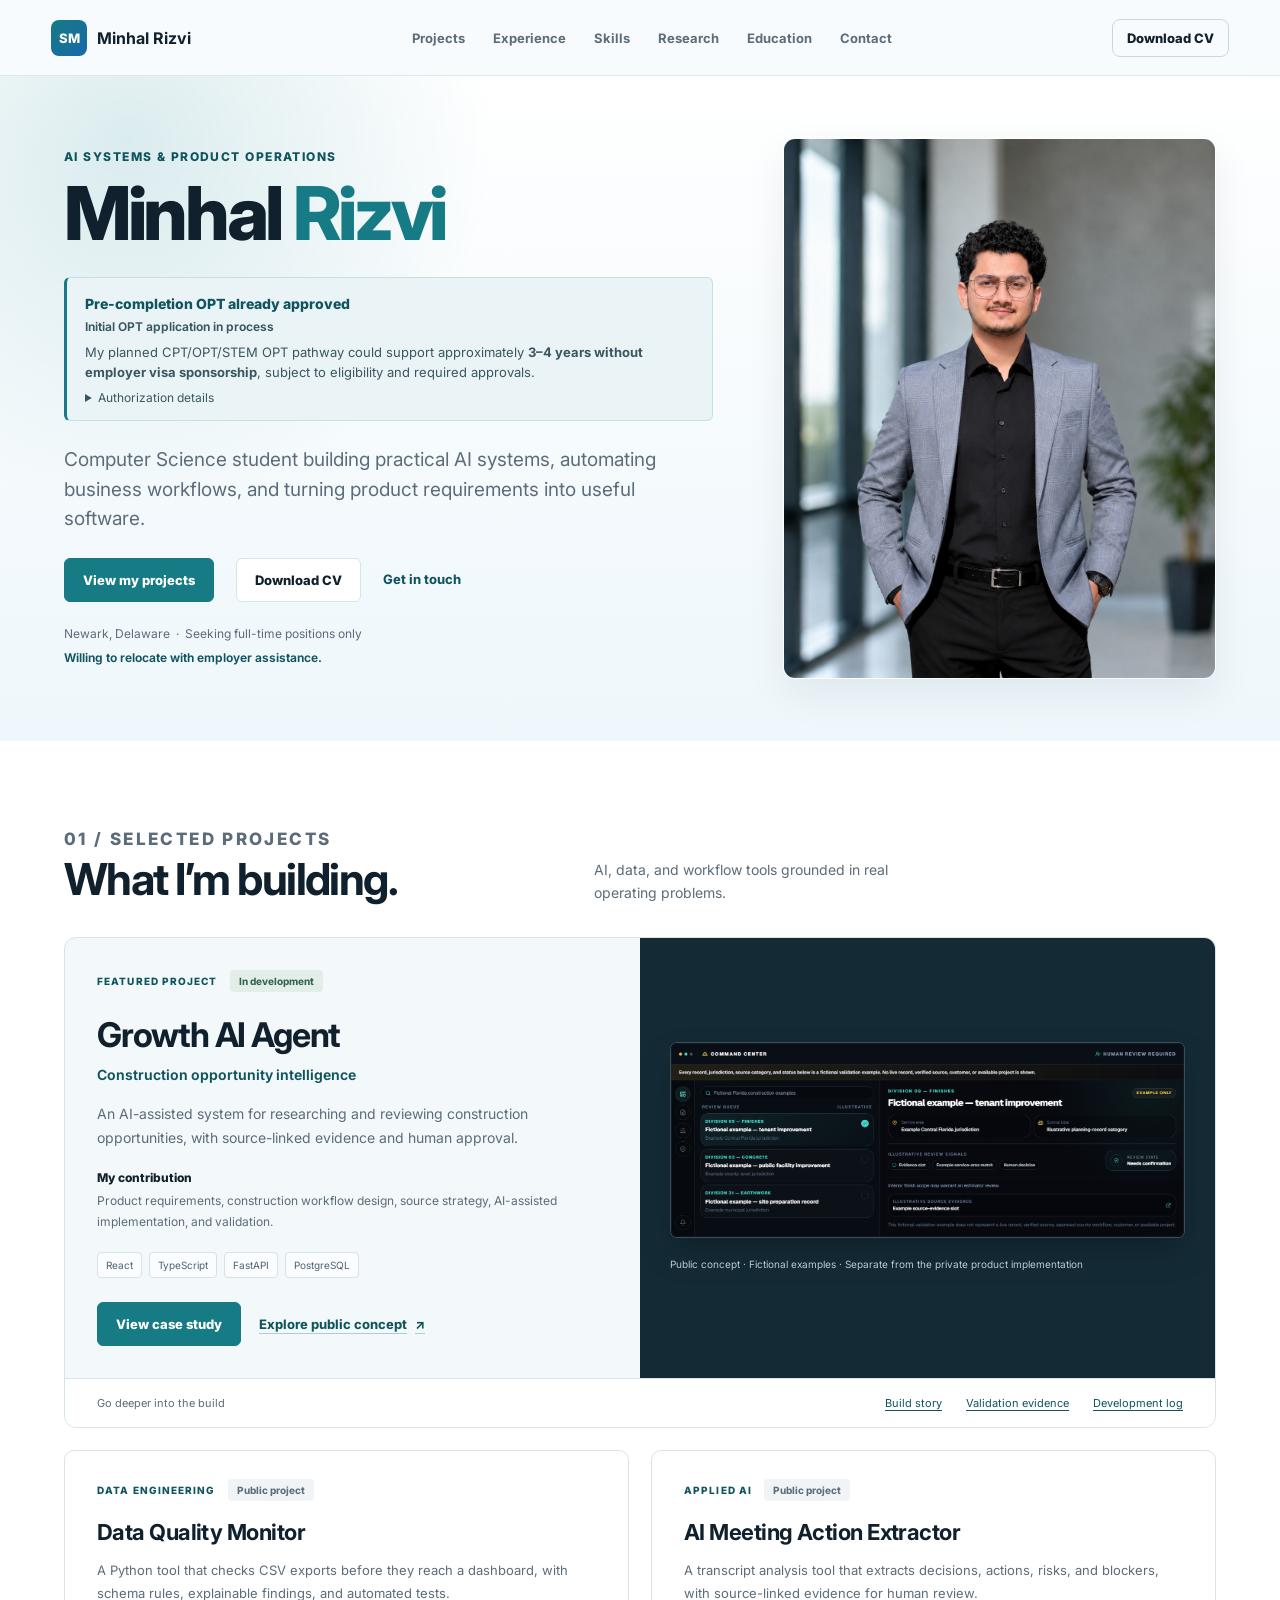
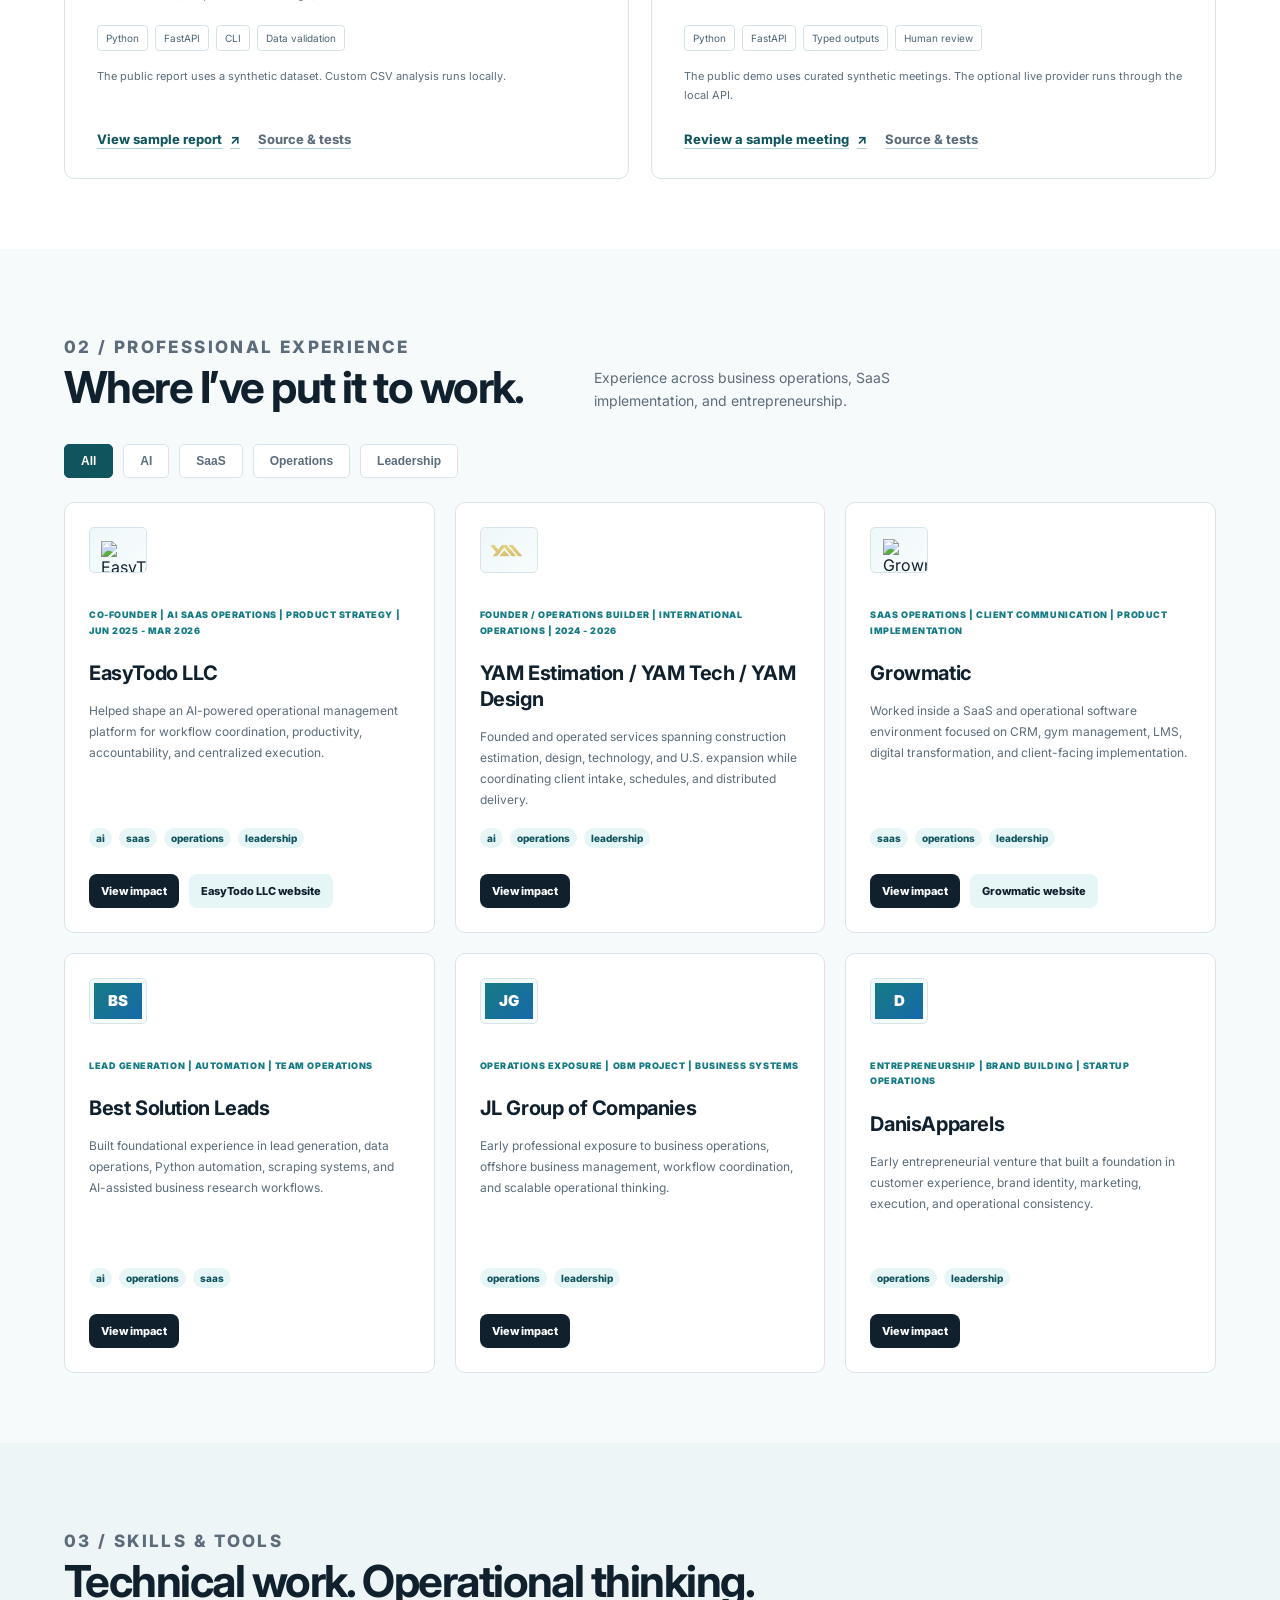
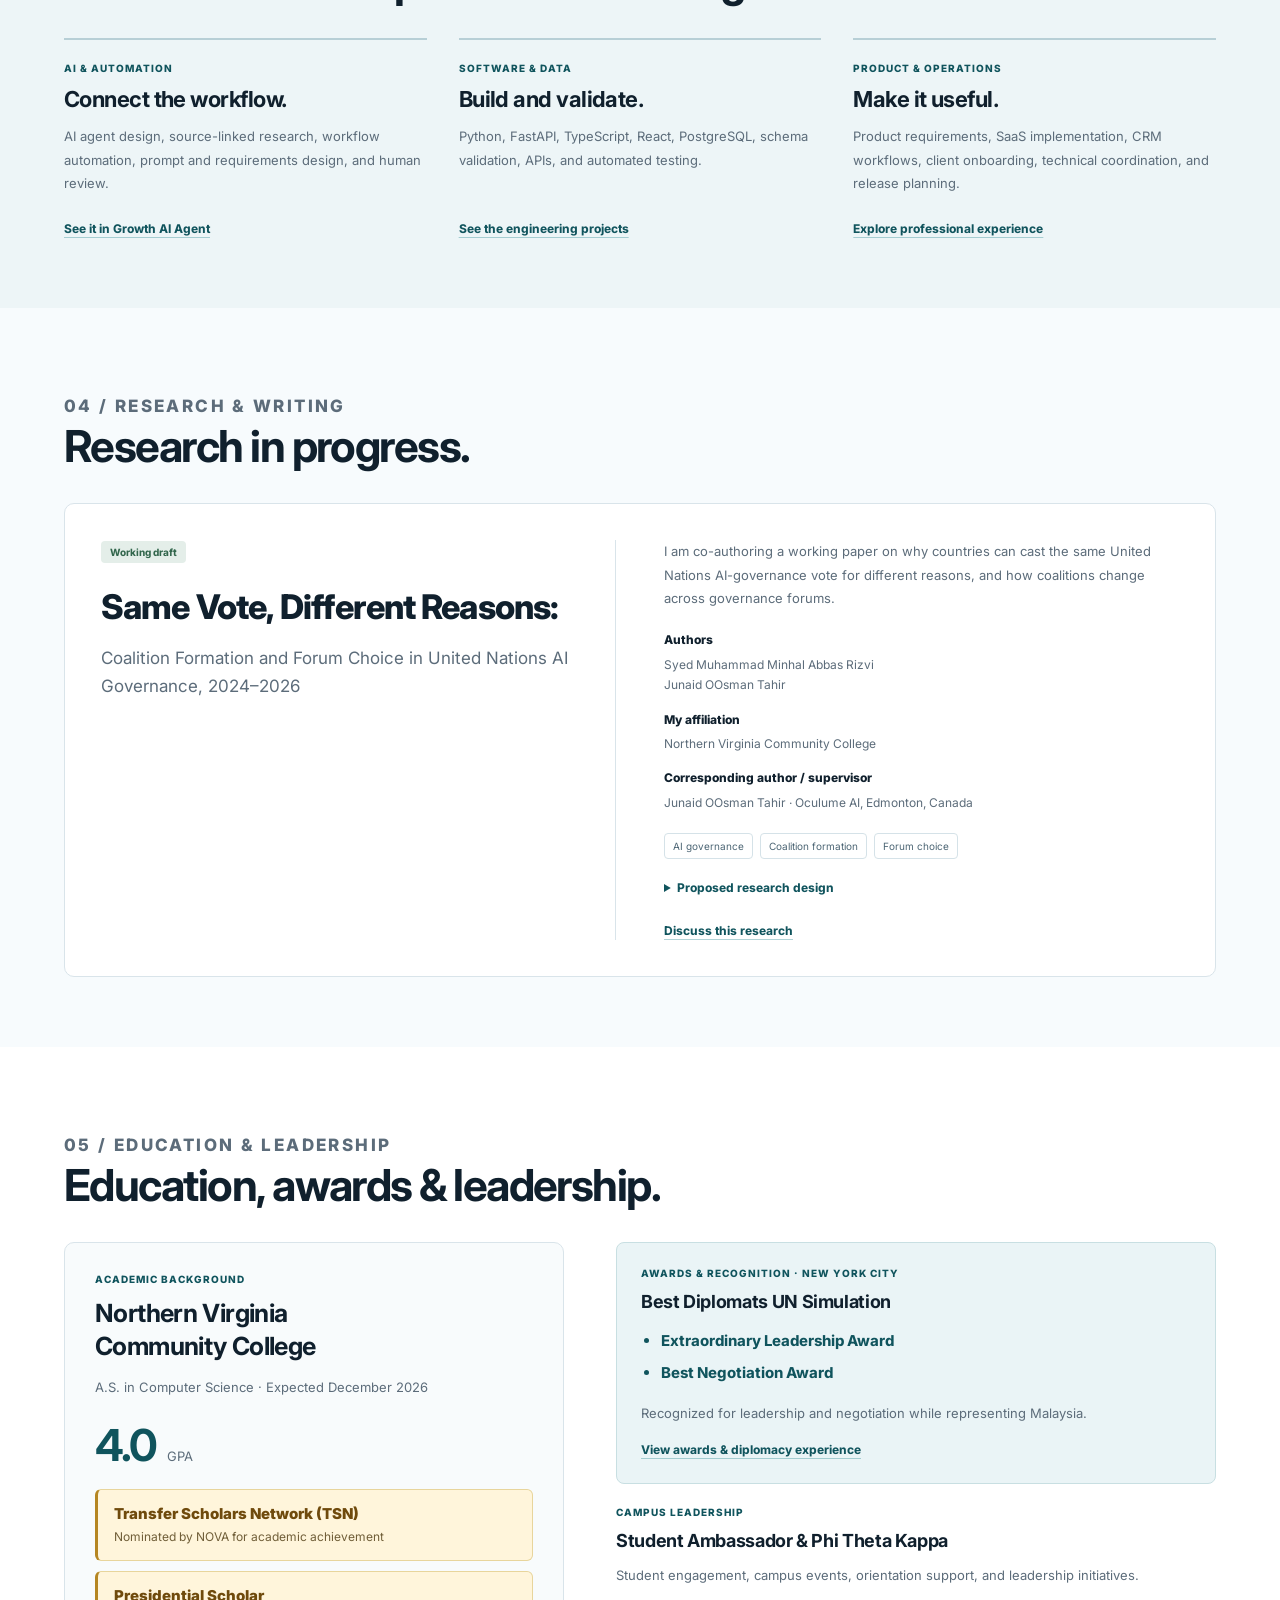
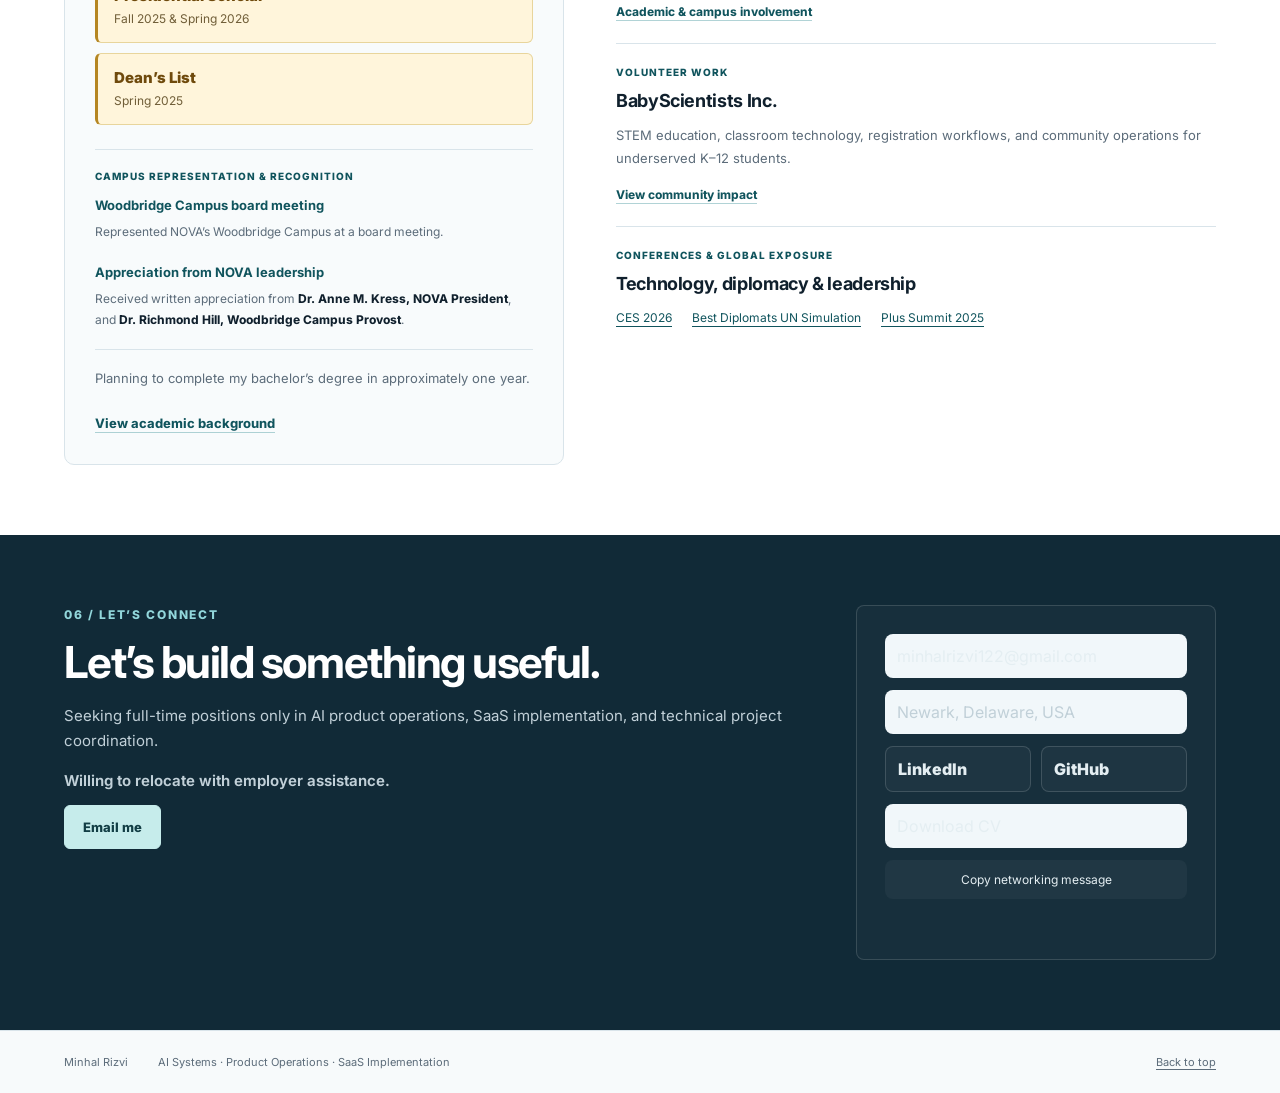
==== commit bb179a93: "Add NOVA Transfer Scholars Network nomination" ====
--- a/index.html
+++ b/index.html
@@ -181,6 +181,7 @@
             <p>A.S. in Computer Science · Expected December 2026</p>
             <div class="academic-highlight"><strong>4.0</strong><span>GPA</span></div>
             <div class="nova-honors" aria-label="NOVA academic honors">
+              <div class="nova-honor"><strong>Transfer Scholars Network (TSN)</strong><span>Nominated by NOVA for academic achievement</span></div>
               <div class="nova-honor"><strong>Presidential Scholar</strong><span>Fall 2025 &amp; Spring 2026</span></div>
               <div class="nova-honor"><strong>Dean’s List</strong><span>Spring 2025</span></div>
             </div>
